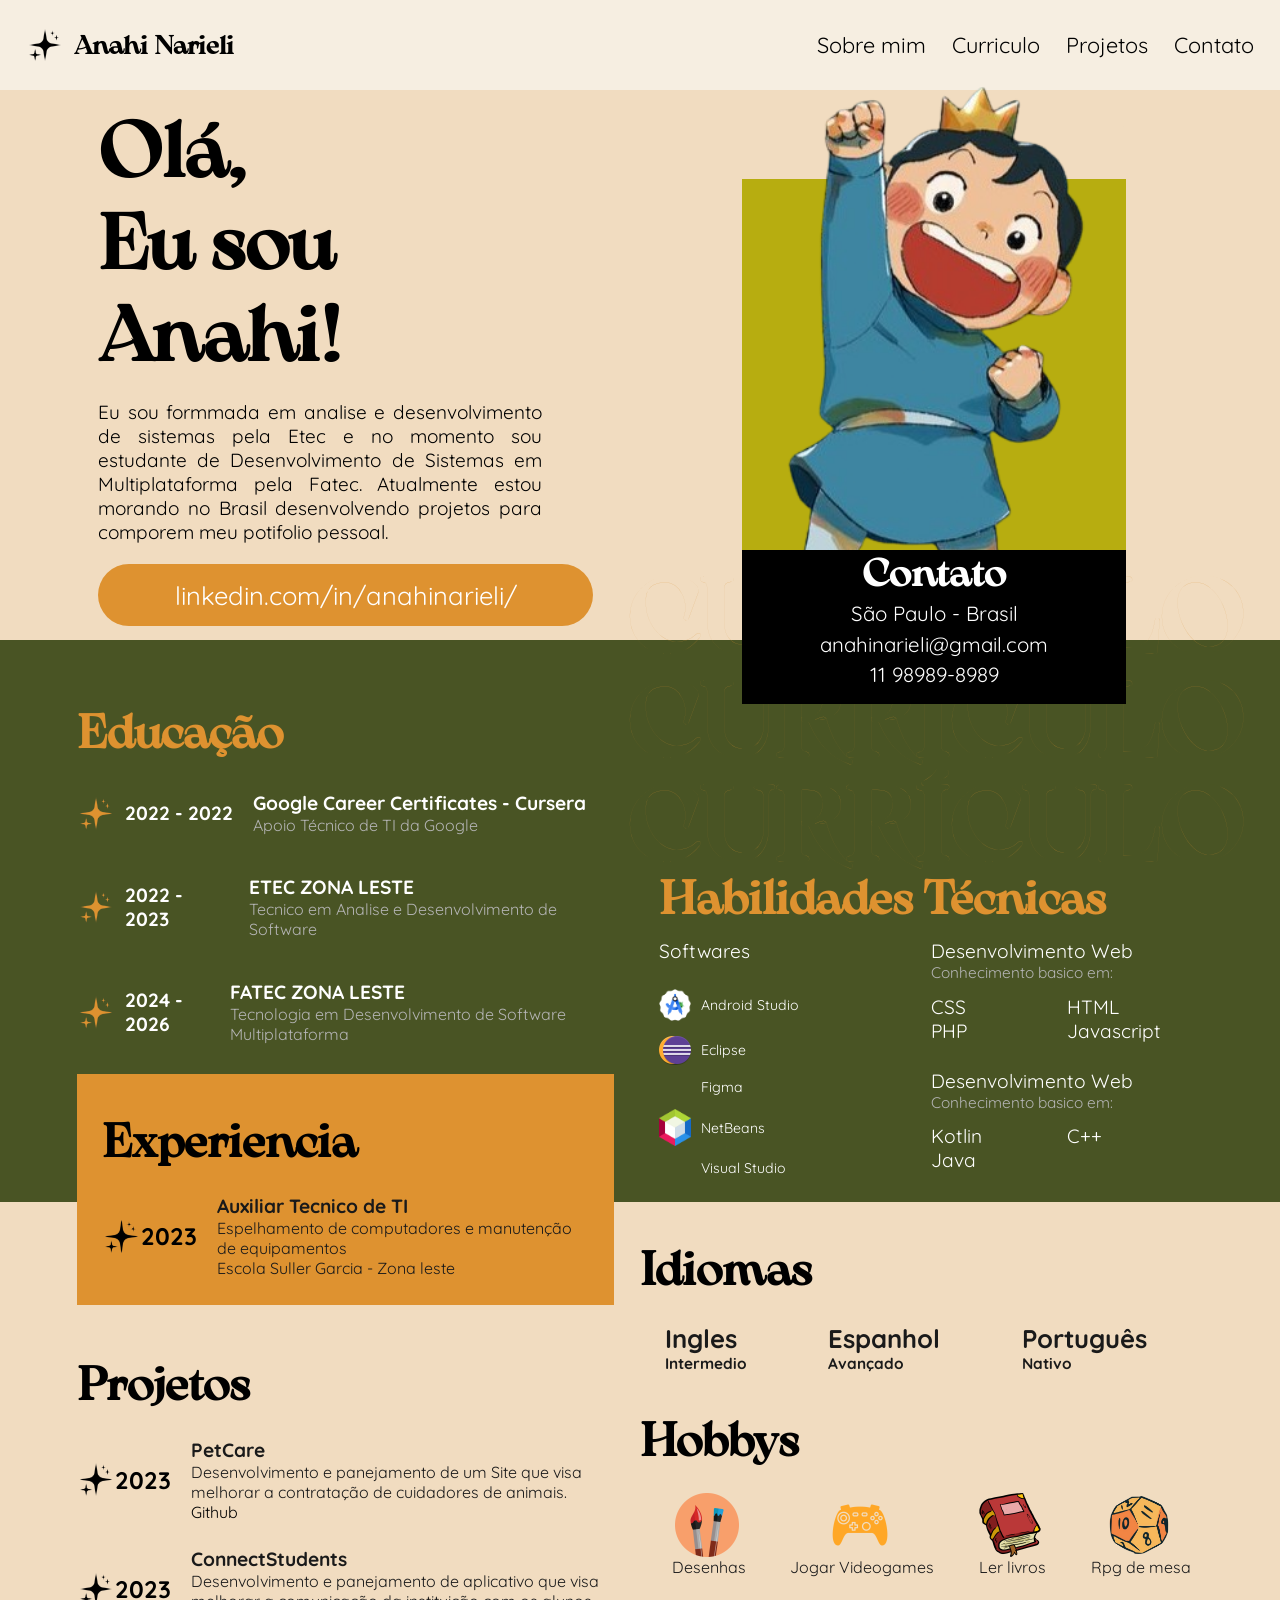
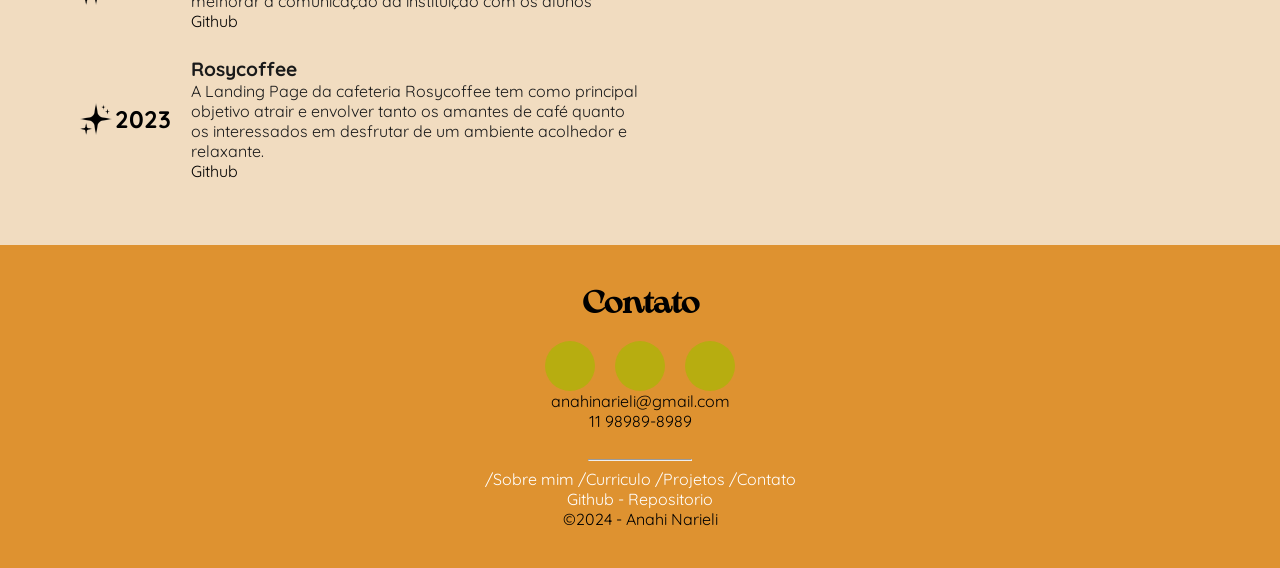
==== index.html @ a91a6178 "m" ====
<!DOCTYPE html>
<html lang="en">
<head>
    <meta charset="UTF-8">
    <meta name="viewport" content="width=device-width, initial-scale=1.0">
    <link rel="stylesheet" href="css/style.css">
    <link rel="stylesheet" href="css/educa.css">
    <link rel="stylesheet" href="css/activity.css">
    <link rel="stylesheet" href="css/mobile.css">
    <title>Home</title>
</head>
<body>
    <header>
        <div class="acstar-h1">
            <img class="star" src="imagen/starb.png" alt="">
            <a href=""><h1>Anahi Narieli</h1></a>
        </div>
        <nav>
            <a href="#perfil">Sobre mim</a>
            <a href="#educa">Curriculo</a>
            <a href="#activity">Projetos</a>
            <a href="#contato">Contato</a>
        </nav>
    </header>
    <main>
        <span id="perfil"></span>
        <section class="perfil">
            <div class="perfil-div">
                <div class="se">
                    <h1>Olá,<br>Eu sou Anahi!</h1>
                    <p>Eu sou formmada em analise e desenvolvimento de sistemas pela Etec e no momento sou estudante  de Desenvolvimento de Sistemas em Multiplataforma pela Fatec. Atualmente estou morando no Brasil desenvolvendo projetos para comporem meu potifolio pessoal.</p>
                    <a href="https://www.linkedin.com/in/anahinarieli/"><img src="" alt="">
                        <div class="botaol">
                                <div class="botao1-div"><i class="fa fa-search"></i></div>
                                <div class="botao1-div">linkedin.com/in/anahinarieli/</div>
                        </div>
                    </a>
                </div>
            </div>
            <div class="perfil-div">
                <div class="quadrado">
                    <img src="imagen/jump.png" alt="">
                    <div id="info">
                        <h1>Contato</h1>
                        <p>São Paulo - Brasil</p>
                        <p>anahinarieli@gmail.com</p>
                        <p>11 98989-8989</p>
                    </div>
                </div>
                <div class="letras">
                    <h1>CURRÍCULO</h1>
                    <h1>CURRÍCULO</h1>
                    <h1>CURRÍCULO</h1>
                </div>
            </div>
            
        </section>
        
        <span id="educa"></span>
        <section class="educa">
            <div class="educa-div">
                <h1 class="edutitulo">Educação</h1>
                <div class="edudados">
                    <div class="star-h1">
                        <img class="star" src="imagen/star.png" alt="">
                        <h2>2022 - 2022</h2>
                    </div>
                    <div class="educademia">
                        <div>
                            <p class="acpb">Google Career Certificates - Cursera</p>
                            <p>Apoio Técnico de TI da Google</p>
                        </div>
                    </div>
                </div>
                <div class="edudados">
                    <div class="star-h1">
                        <img class="star" src="imagen/star.png" alt="">
                        <h2>2022 - 2023</h2>
                    </div>
                    <div class="educademia">
                        <div>
                            <p class="acpb">ETEC ZONA LESTE</p>
                            <p>Tecnico em Analise e Desenvolvimento de Software</p>
                        </div>
                    </div>
                </div>
                <div class="edudados">
                    <div class="star-h1">
                        <img class="star" src="imagen/star.png" alt="">
                        <h2>2024 - 2026</h2>
                    </div>
                    <div class="educademia">
                        <div>
                            <p class="acpb">FATEC ZONA LESTE</p>
                            <p>Tecnologia em Desenvolvimento de Software Multiplataforma</p>
                        </div>
                    </div>
                </div>
            </div>
            <div class="educa-div-p">
                <h1 class="edutitulo">Habilidades Técnicas</h1>
                    <div class="educadois">
                        <div class="educa-divdois">
                            <p>Softwares</p>
                            <div class="edudados">
                            <div class="icon-p">
                                <img src="imagen/softwares/android.png" alt="">
                                <p>Android Studio</p>
                            </div>
                            </div>
                            <div class="icon-p">
                                <img src="imagen/softwares/eclipse.png" alt="">
                                <p>Eclipse</p>
                            </div>
                            <div class="icon-p">
                                <img src="imagen/softwares/figma.png" alt="">
                                <p>Figma</p>
                            </div>
                            <div class="icon-p">
                                <img src="imagen/softwares/net.png" alt="">
                                <p>NetBeans</p>
                            </div>
                            <div class="icon-p">
                                <img src="imagen/softwares/visual.png" alt="">
                                <p>Visual Studio</p>
                            </div>
                        </div>
                        <div class="educa-divdois">
                            <div>
                                <p>Desenvolvimento Web</p>
                            </div>
                            <div class="centro">
                                <p class="edup">Conhecimento basico em:</p>
                                <div class="educadois">
                                    <div class="educa-divdois">
                                        <p>CSS</p>
                                        <P>PHP</P>
                                    </div>
                                    <div class="educa-divdois">
                                        <p>HTML</p>
                                        <P>Javascript</P>
                                    </div>
                                </div>
                            </div>
                            <div class="a">
                                <p>Desenvolvimento Web</p>
                                <div class="centro">
                                    <p class="edup">Conhecimento basico em:</p>
                                    <div class="educadois">
                                        <div class="educa-divdois">
                                            <p>Kotlin</p>
                                            <P>Java</P>
                                        </div>
                                        <div class="educa-divdois">
                                            <p>C++</p>
                                            <P></P>
                                        </div>
                                    </div>
                                </div>
                            </div>
                        </div>
                </div>
            </div>    
        </section>
        <span id="activity"></span>
        <section class="activity">
            <div class="educa-div-ac">
                <div class="quadradois">
                    <div class="educa-div-ac">
                        <h1 class="actitulo">Experiencia</h1>
                        <div class="acdados">
                            <div class="acstar-h1">
                                <img class="star" src="imagen/starb.png" alt="">
                                <h2>2023</h2>
                            </div>
                            <div class="accademia">
                                <div>
                                    <p class="acpb">Auxiliar Tecnico de TI</p>
                                    <p>Espelhamento de computadores e manutenção de equipamentos</p>
                                    <p>Escola Suller Garcia - Zona leste</p>
                                </div>
                            </div>
                        </div>
                    </div>
                </div>
                <h1 class="actitulodois">Projetos</h1>
                <div class="acdados">
                    <div class="acstar-h1">
                        <img class="star" src="imagen/starb.png" alt="">
                        <h2>2023</h2>
                    </div>
                    <div class="accademia">
                        <div>
                            <p class="acpb">PetCare</p>
                            <p>Desenvolvimento e panejamento de um Site que visa melhorar a contratação de cuidadores de animais.</p>
                            <p><a href="https://github.com/AnahiMamani/pet-project">Github</a></p>
                        </div>
                    </div>
                </div>
                <div class="acdados">
                    <div class="acstar-h1">
                        <img class="star" src="imagen/starb.png" alt="">
                        <h2>2023</h2>
                    </div>
                    <div class="accademia">
                        <div>
                            <p class="acpb">ConnectStudents</p>
                            <p>Desenvolvimento e panejamento de aplicativo que visa melhorar a comunicação da instituição com os alunos</p>
                            <p><a href="https://github.com/AnahiMamani/Projeto">Github</a></p>
                        </div>
                    </div>
                </div>
                
                <div class="acdados">
                    <div class="acstar-h1">
                        <img class="star" src="imagen/starb.png" alt="">
                        <h2>2023</h2>
                    </div>
                    <div class="accademia">
                        <div>
                            <p class="acpb">Rosycoffee</p>
                            <p>A Landing Page da cafeteria Rosycoffee tem como principal objetivo atrair e envolver tanto os amantes de café quanto os interessados em desfrutar de um ambiente acolhedor e relaxante. </p>
                            <p><a href="https://github.com/AnahiMamani/Rosycoffee">Github</a></p>
                        </div>
                    </div>
                </div>
            </div>
            <div class="educa-div-ac-a">
                <h1 class="actitulotres">Idiomas</h1>
                <div class="acdados">
                    <div class="accademia">
                        <div class="idioma">
                            <p>Ingles</p>
                            <p>Intermedio</p>
                        </div>
                    </div>
                    <div class="accademia">
                        <div div class="idioma" >
                            <p>Espanhol</p>
                            <p>Avançado</p>
                        </div>
                    </div>
                    <div class="accademia">
                        <div div class="idioma">
                            <p>Português</p>
                            <p>Nativo</p>
                        </div>
                    </div>
                </div>
                
                <h1 class="actitulotres">Hobbys</h1>
                <div class="acdados">
                    <div class="hobby">
                        <div class="hobbysicons">
                            <img src="imagen/draw.png" alt="">
                            <p>Desenhas</p>
                        </div>
                    </div>
                    <div class="hobby">
                        <div class="hobbysicons">
                            <img src="imagen/game.png" alt="">
                            <p>Jogar Videogames</p>
                        </div>
                    </div>
                    <div class="hobby">
                        <div class="hobbysicons">
                            <img src="imagen/livro.png" alt="">
                            <p>Ler livros</p>
                        </div>
                    </div>
                    <div class="hobby">
                        <div class="hobbysicons">
                            <img src="imagen/da.png" alt="">
                            <p>Rpg de mesa</p>
                        </div>
                    </div>
            </div>
        </section>
    </main>
    <span id="contato"></span>
    <footer>
        <h1>Contato</h1>
        <br>
            <div class="footer-div">
                <a href=""><div class="icon"><i class="fa fa-twitter"></i></div></a>
                <a href=""><div class="icon"><i class="fa fa-facebook"></i></div></a>
                <a href=""><div class="icon"><i class="fa fa-instagram"></i></div></a>
            </div>
                <p>anahinarieli@gmail.com</p>
                <p>11 98989-8989</p>
                <br><hr>
            <div class="footer-div">
                <a href="#perfil">/Sobre mim /</a>
                <a href="#educa">Curriculo /</a>
                <a href="#activity">Projetos /</a>
                <a href="#contato">Contato</a>
            </div>
            <div class="footer-div"><a href="">Github - Repositorio</a></div>
            <div class="footer-div"><p>©2024 - Anahi Narieli</p></div>
    </footer>
</body>
</html>
---- css/style.css ----
@import url('https://fonts.googleapis.com/css2?family=Quicksand:wght@300..700&display=swap');

@font-face {
    font-family: kolak;
    src: url('fonts/KOLAK.TTF') format('truetype');
}

@font-face {
    font-family: arsenico;
    src: url('fonts/ArsenicaTrial-Medium.ttf') format('truetype');
}
/* TIRANDO CONFIGURAÇÕES PADRAO */
/* @import url(Mobile.css); */
body {
    font-size: 16px;
    height: 100%;
    margin: 0;
    padding: 0;
    font-family:Quicksand;
}

p{
    margin: 0;
}

h1{
    margin: 0;
    font-family: arsenico;
}

a {
    text-decoration: none;
    color: black;
}

/* FIM CONFIGURAÇÕES PADRAO */

/* HEADER */
header {
    background-color: #F6EEE1;
    display: flex;
    justify-content: space-between;
    align-items: center;
    padding: 2%;
    font-size:1.7vw;
}

nav a {
    margin-right: 20px;
}
nav>a:hover {
    font-weight: bold;
    color: #B7AD10;
}

/* aqui estou dizendo que o ultimo elemento do nav tera a marginright zerada, em vez de 20px */
nav a:last-child {
    margin-right: 0;
}
/* FIM HEADER */

/* FOOTER */
footer {
    background-color: #DE9230;
    display: flex;
    align-items: center;
    flex-direction: column;
    justify-content: center;
    padding: 3%;
}
footer a {
    color: white;
}
.footer-div {
    /* margin-bottom: 5px; */
    display: flex;
    color: black;
}
.icon {
    font-size: 25px;
    color: white;
    background-color: #B7AD10;
    height: 50px; /* Ajustei a altura e largura para 50px para manter o tamanho do ícone */
    width: 50px;
    border-radius: 50%; /* Adicionei o border-radius para criar a forma circular */
    display: flex;
    align-items: center;
    justify-content: center;
    margin: 0 10px 0px; /* Ajustei a margem para centralizar os ícones */
}
/* FIM FOOTER */

/* SECTION PERFIL */
.perfil {
    display: flex;
    background-color:#F1DCC0;
    padding: 0% 4% ;
}
.perfil-div {
    width: 50%; /* Cada div da seção ocupará 50% do tamanho da seção */
    display: flex;
    align-items: center;
    justify-content: center;
    position: relative;
    padding: 1vw;
}

.se{
    padding: 0 6%;
}

.se p {
    padding-right: 4vw;
    text-align: justify;
}

.perfil h1 {
    /* font-size: 4rem; Reduzi o tamanho da fonte para que caiba em dispositivos móveis */
    font-size: min(80px,6vw);
}

.perfil p {
    margin-top: 20px; /* Adicionei margem superior para separar o parágrafo */
    font-size: min(19px,5vw);
}

.botaol{
    background-color: #DE9230;
    border-radius: 5vw;
    display: flex;
    align-items: center;
    justify-content: center;
    padding: 3%;
    color: white;
}
.botao1-div{
    font-size: 2vw;
    margin-right: 5%;
}
.quadrado {
    background-color: #B7AD10;
    width: 30vw;
    height: 41vw; /* Definir a altura igual à largura para manter a proporção */
    margin-top: 0vw; /* Ajustar a margem superior para centralizar verticalmente */
    display: flex;
    align-items: center;
    justify-content: center;
    text-align: center;
    position: relative; /* Alterar para posição relativa */
    z-index: 1; /* Definir uma ordem de empilhamento maior para sobrepor a seção de educação */
    top:6vw
}

.quadrado img{
    width: 33vw;
    top: -9vw;
    position: absolute;
}

#info{
    background-color: black;
    width: 30vw;
    height: 12vw;
    position: absolute;
    top: 29vw;
    text-align: center;
}

#info h1{
    color: white;
    font-size: 3vw;
}

#info p{
    color: white;
    font-size: 1.6vw;
    margin-top: 0.4vw;
}

.sd{
    display: flex;
}

hr{
    /* height: 1vw; */
    width: 8vw;
    background-color: white;
}
---- css/educa.css ----
/* SECTION EDUCA */
.educa {
    display: flex;
    background-color: #495424;
    padding: 0% 6%;
}

.educa-div {
    width: 50%;
    display: flex;
    position: relative;
    padding-top: 5vw;
    flex-direction: column;
}
.educa-div-p {
    width: 50%;
    display: flex;
    position: relative;
    padding-top: 18vw;
    flex-direction: column;
    padding-left: 3vw;
}

.educacao {
    padding: 0% 7%;
    text-align: center;
}

.edudados {
    display: flex;
    padding-top: 2vw;
    align-items: center;
}

.edutitulo {
    font-size: 3.6vw;
    color: #DE9230;
}

.educademia {
    display: flex;
    flex-direction: column;
    margin-left: 20px; /* Ajuste a margem conforme necessário */
}

.star-h1 img{
    width: 3vw;
}

.star-h1 {
    display: flex;
    align-items: center;
}

.star-h1 h2 {
    font-size: 1.5vw;
    color: white;
    margin-left: 10px; /* Ajuste a margem conforme necessário */
}

.educademia p {
    color: white;
}

.educademia p:last-child {
    color: rgb(180, 180, 180);
} 
/* ----------- */
.educadois {
    display: flex;
    /* background-color: #495424; */
}

.educa-divdois {
    width: 50%;
    display: flex;
    position: relative;
    padding: 1vw 0vw;
    flex-direction: column;
    color: white;
    font-size: 1.5vw;
}
.icon-p img{
    width: 2.5vw;
}

.icon-p {
    display: flex;
    align-items: center;
    padding-bottom: 1vw;
}

.icon-p p {
    font-size: 1.1vw;
    color: white;
    margin-left: 10px; /* Ajuste a margem conforme necessário */
}

.edup{
    color: rgb(180, 180, 180);
    font-size: 1.2vw;
}

.a{
    padding-top: 1vw;
}

#position{
    top: 4vw;
}
---- css/activity.css ----
.activity {
    background-color: #F1DCC0;
    display: flex;
    padding: 0% 6%;
}

.quadradois{
    background-color: #DE9230;
    width: 38vw;
    height: 14vw;
    display: flex;
    position: absolute;
    z-index: 1;
    top: -10vw;
    padding: 2vw;
}

.educa-div-ac {
    display: flex;
    position: relative;
    padding-top: 1vw;
    flex-direction: column;
    width: 100%;
    padding-bottom: 5vw;

}

.acdados {
    align-items: center;
    justify-content: space-around;
    display: flex;
    padding-top: 2vw;
    align-items: center;
}

.actitulo {
    font-size: 3.6vw;
    color: #000000;
}

.accademia {
    /* font-size: 1.1vw; */
    display: flex;
    /* font-weight: bold; */
    flex-direction: column;
    color:rgb(26, 26, 26);
    margin-left: 20px; /* Ajuste a margem conforme necessário */
}

.acpb{
    font-weight: bold;
    font-size: 1.5vw;
}

.acstar-h1 img{
    width: 3vw;
}

.acstar-h1 {
    display: flex;
    align-items: center;
}

.acstar-h1 h1 {
    font-size: 2vw;
    color: rgb(0, 0, 0);
    margin-left: 10px; /* Ajuste a margem conforme necessário */
}

.actitulodois{
    padding-top: 11vw;
    font-size: 3.6vw;
    color: #000000;

}

.idioma {
    font-size: 2vw;
    font-weight: bold;
    padding-right: 4vw;
}

.idioma p:last-child{
    font-size: 1.2vw;
}

.educa-div-ac-a {
    display: flex;
    position: relative;
    flex-direction: column;
    width: 100%;
    padding-bottom: 5vw;

}

.idioma img{
    width: 5vw;
}


.hobby {
    display: flex;
    flex-direction: column;
    color:rgb(26, 26, 26);
    margin-left: 20px; /* Ajuste a margem conforme necessário */
}

.hobbysicons {
    display: flex;
    justify-content: center;
    align-items: center;
    flex-direction: column;
}

.hobbysicons img {
    width: 5vw;
    margin-right: 5px; /* Adiciona um pequeno espaçamento entre a imagem e o texto */
}

.actitulotres{
    font-size: 3.6vw;
    color: #000000;
    padding-top: 3vw;
}

.letras{
    display: inline;
    position: absolute;
    z-index: 0;
    top: 38vw;
    text-align: center;
}

.letras > h1{
    font-size: 8vw;
    margin: -21px;
    border: 1px solid;
    -webkit-text-stroke-width: 0.1px;
    -webkit-text-stroke-color: #DE9230;
    opacity: 0.5;
    color: transparent;
}
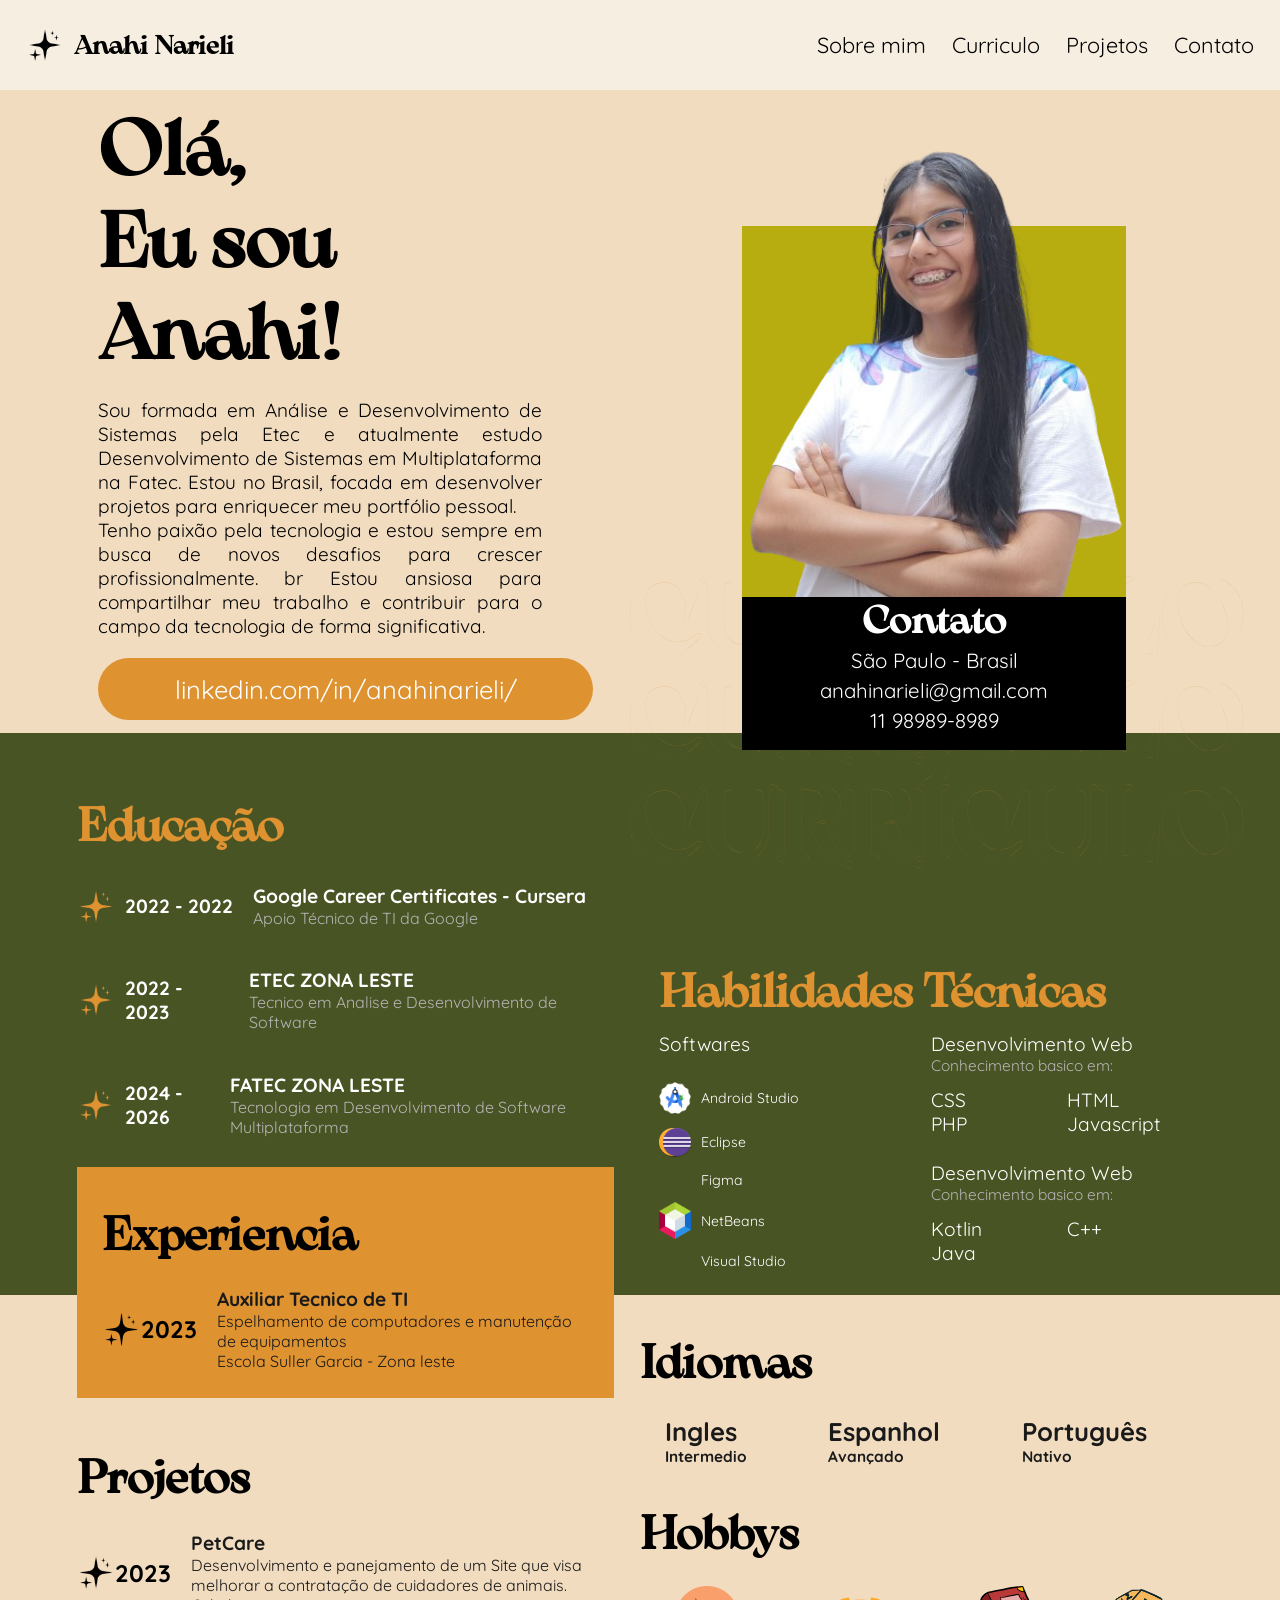
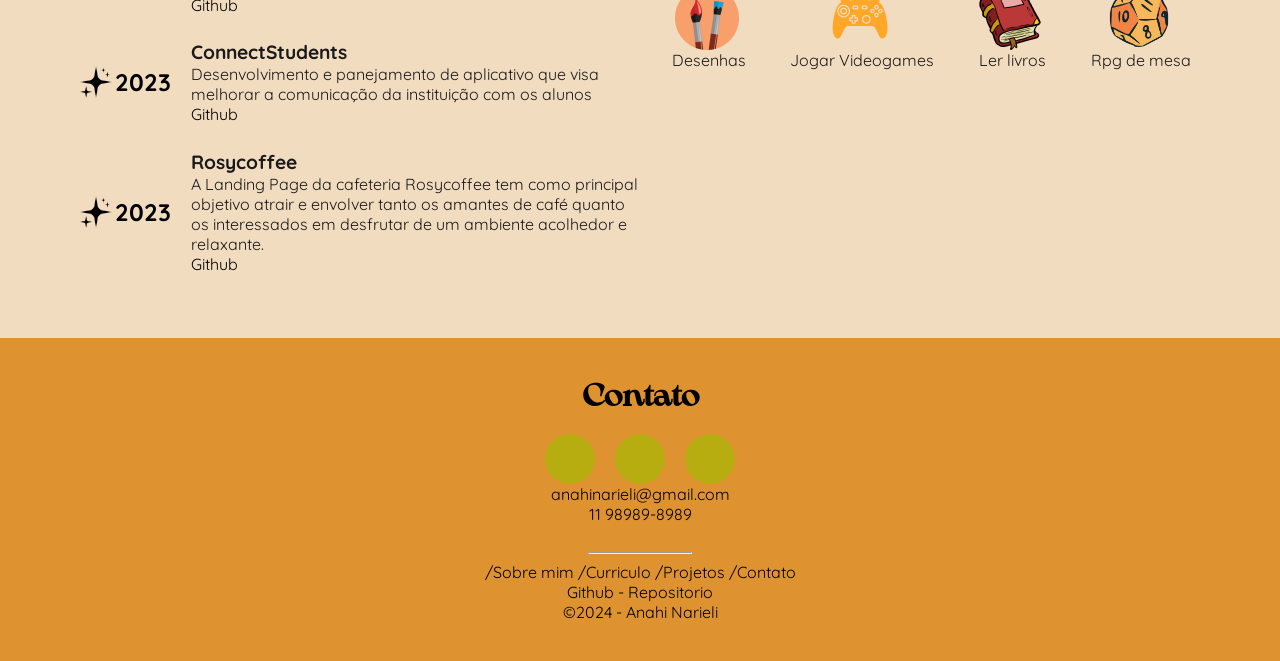
==== commit 5ad713b8: "readme" ====
--- a/index.html
+++ b/index.html
@@ -6,7 +6,6 @@
     <link rel="stylesheet" href="css/style.css">
     <link rel="stylesheet" href="css/educa.css">
     <link rel="stylesheet" href="css/activity.css">
-    <link rel="stylesheet" href="css/mobile.css">
     <title>Home</title>
 </head>
 <body>
@@ -28,7 +27,7 @@
             <div class="perfil-div">
                 <div class="se">
                     <h1>Olá,<br>Eu sou Anahi!</h1>
-                    <p>Eu sou formmada em analise e desenvolvimento de sistemas pela Etec e no momento sou estudante  de Desenvolvimento de Sistemas em Multiplataforma pela Fatec. Atualmente estou morando no Brasil desenvolvendo projetos para comporem meu potifolio pessoal.</p>
+                    <p>Sou formada em Análise e Desenvolvimento de Sistemas pela Etec e atualmente estudo Desenvolvimento de Sistemas em Multiplataforma na Fatec. Estou no Brasil, focada em desenvolver projetos para enriquecer meu portfólio pessoal. <br> Tenho paixão pela tecnologia e estou sempre em busca de novos desafios para crescer profissionalmente. br Estou ansiosa para compartilhar meu trabalho e contribuir para o campo da tecnologia de forma significativa.</p>
                     <a href="https://www.linkedin.com/in/anahinarieli/"><img src="" alt="">
                         <div class="botaol">
                                 <div class="botao1-div"><i class="fa fa-search"></i></div>
@@ -39,7 +38,7 @@
             </div>
             <div class="perfil-div">
                 <div class="quadrado">
-                    <img src="imagen/jump.png" alt="">
+                    <img src="imagen/eu.png" alt="">
                     <div id="info">
                         <h1>Contato</h1>
                         <p>São Paulo - Brasil</p>
--- a/css/style.css
+++ b/css/style.css
@@ -68,9 +68,9 @@
     justify-content: center;
     padding: 3%;
 }
-footer a {
+/* footer a {
     color: white;
-}
+} */
 .footer-div {
     /* margin-bottom: 5px; */
     display: flex;
@@ -152,9 +152,10 @@
 }
 
 .quadrado img{
-    width: 33vw;
-    top: -9vw;
+    width: 35vw;
+    top: -13vw;
     position: absolute;
+    padding-right: 4vw;
 }
 
 #info{
@@ -185,4 +186,8 @@
     /* height: 1vw; */
     width: 8vw;
     background-color: white;
-}+}
+
+
+
+
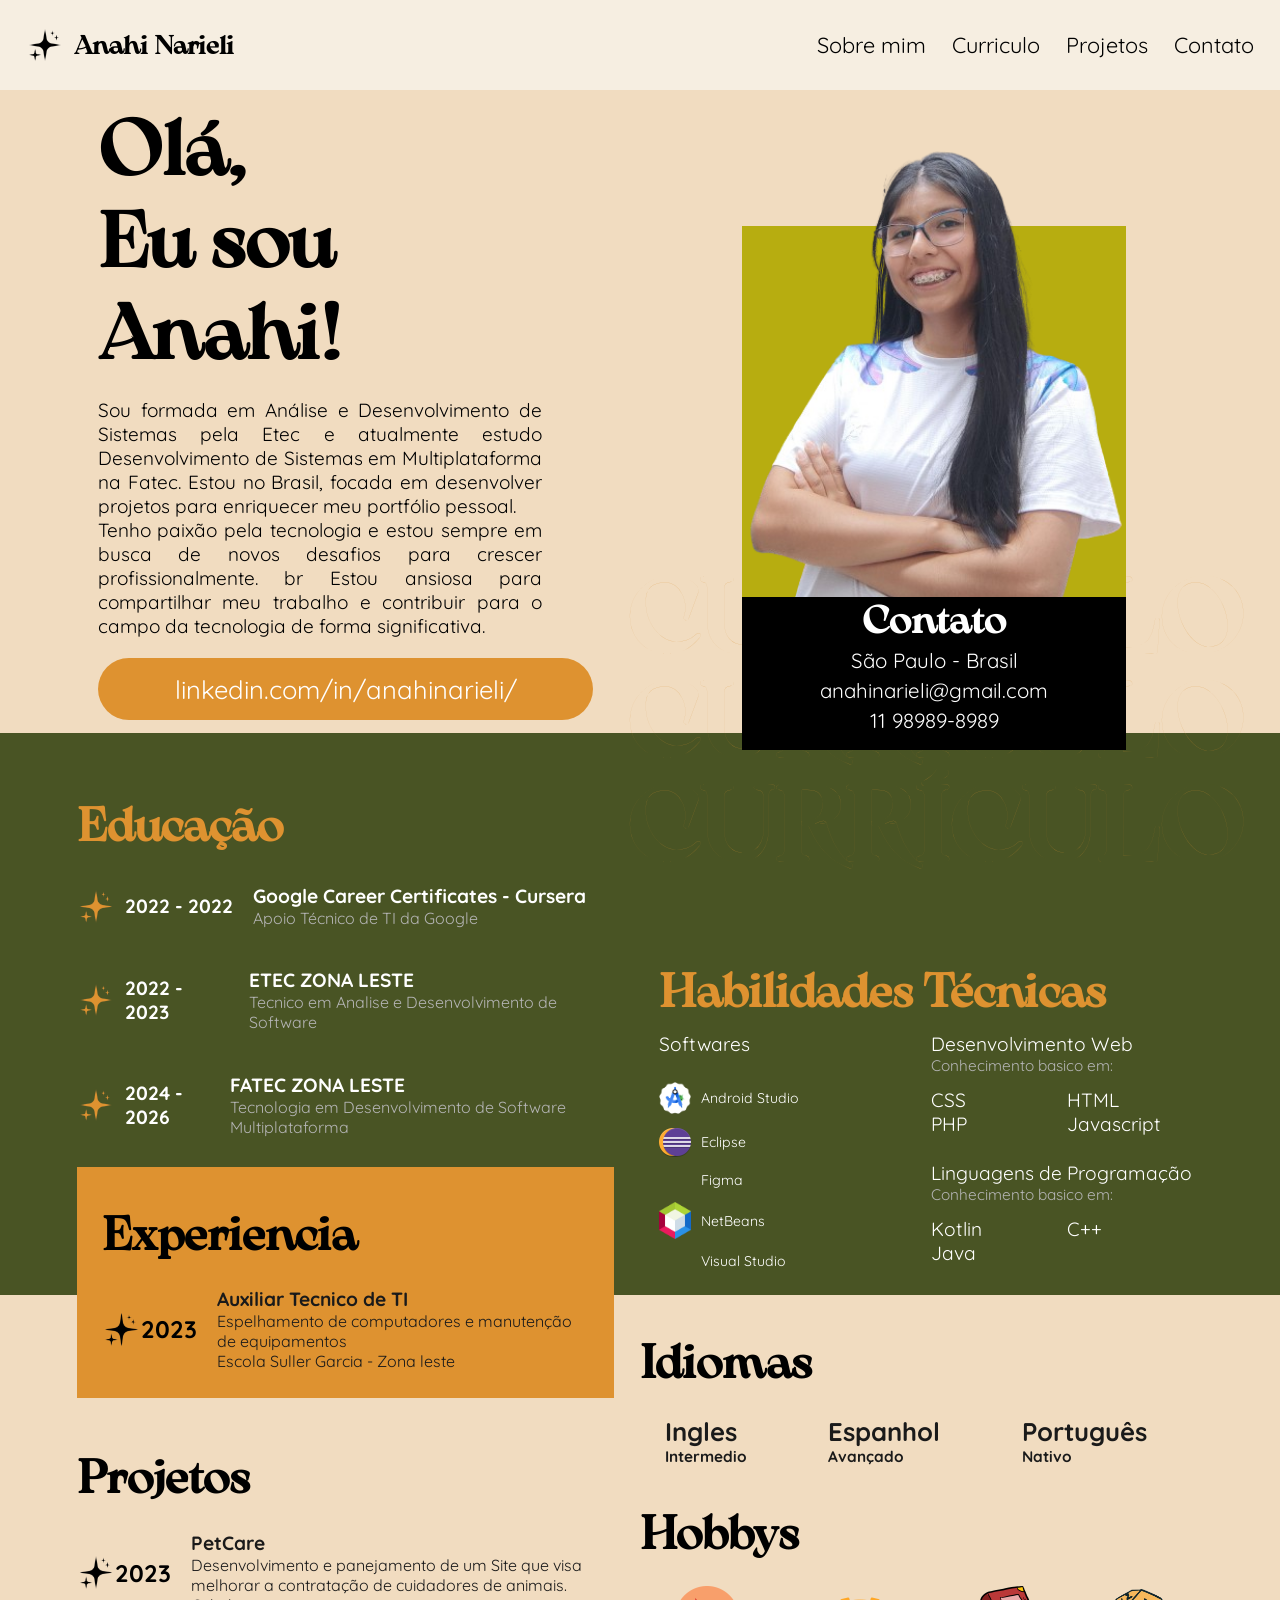
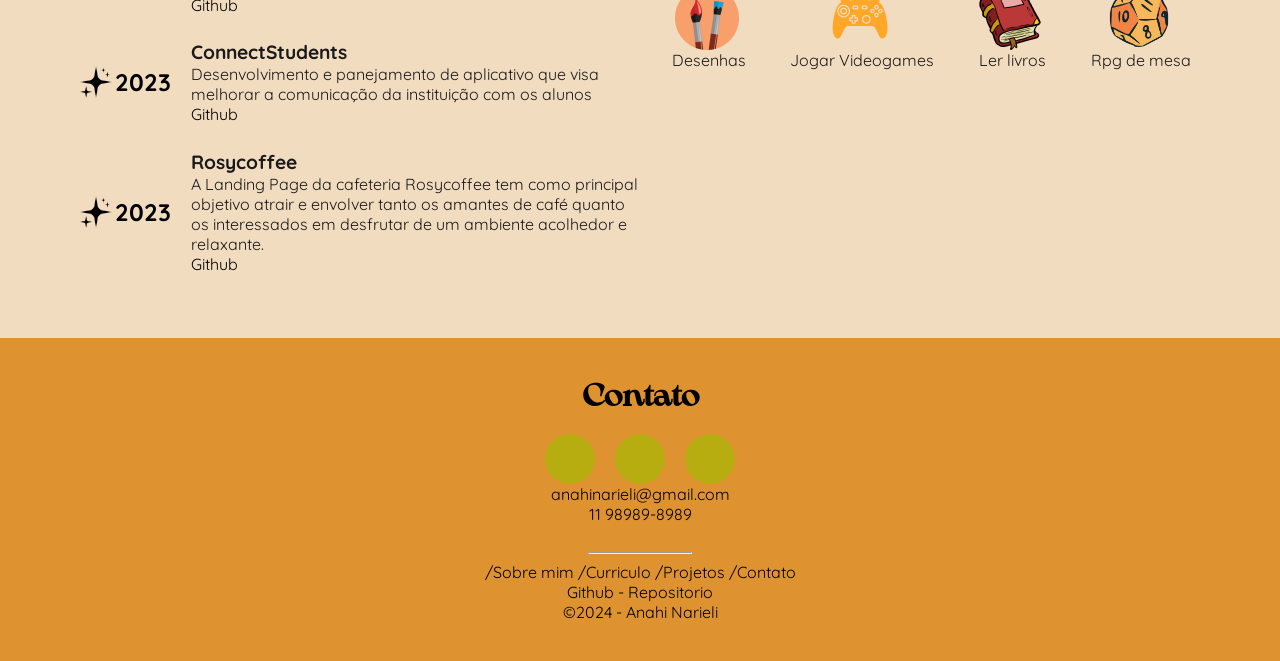
==== commit c3aa8c6e: "readme2" ====
--- a/index.html
+++ b/index.html
@@ -15,14 +15,14 @@
             <a href=""><h1>Anahi Narieli</h1></a>
         </div>
         <nav>
-            <a href="#perfil">Sobre mim</a>
-            <a href="#educa">Curriculo</a>
-            <a href="#activity">Projetos</a>
-            <a href="#contato">Contato</a>
+            <a class="navhover" href="#p">Sobre mim</a>
+            <a class="navhover" href="#e">Curriculo</a>
+            <a class="navhover" href="#a">Projetos</a>
+            <a class="navhover" href="#c">Contato</a>
         </nav>
     </header>
     <main>
-        <span id="perfil"></span>
+        <span id="p"></span>
         <section class="perfil">
             <div class="perfil-div">
                 <div class="se">
@@ -55,7 +55,7 @@
             
         </section>
         
-        <span id="educa"></span>
+        <span id="e"></span>
         <section class="educa">
             <div class="educa-div">
                 <h1 class="edutitulo">Educação</h1>
@@ -142,7 +142,7 @@
                                 </div>
                             </div>
                             <div class="a">
-                                <p>Desenvolvimento Web</p>
+                                <p>Linguagens de Programação</p>
                                 <div class="centro">
                                     <p class="edup">Conhecimento basico em:</p>
                                     <div class="educadois">
@@ -161,7 +161,7 @@
                 </div>
             </div>    
         </section>
-        <span id="activity"></span>
+        <span id="a"></span>
         <section class="activity">
             <div class="educa-div-ac">
                 <div class="quadradois">
@@ -276,7 +276,7 @@
             </div>
         </section>
     </main>
-    <span id="contato"></span>
+    <span id="c"></span>
     <footer>
         <h1>Contato</h1>
         <br>
--- a/css/style.css
+++ b/css/style.css
@@ -45,10 +45,10 @@
     font-size:1.7vw;
 }
 
-nav a {
+.navhover{
     margin-right: 20px;
 }
-nav>a:hover {
+.navhover:hover {
     font-weight: bold;
     color: #B7AD10;
 }
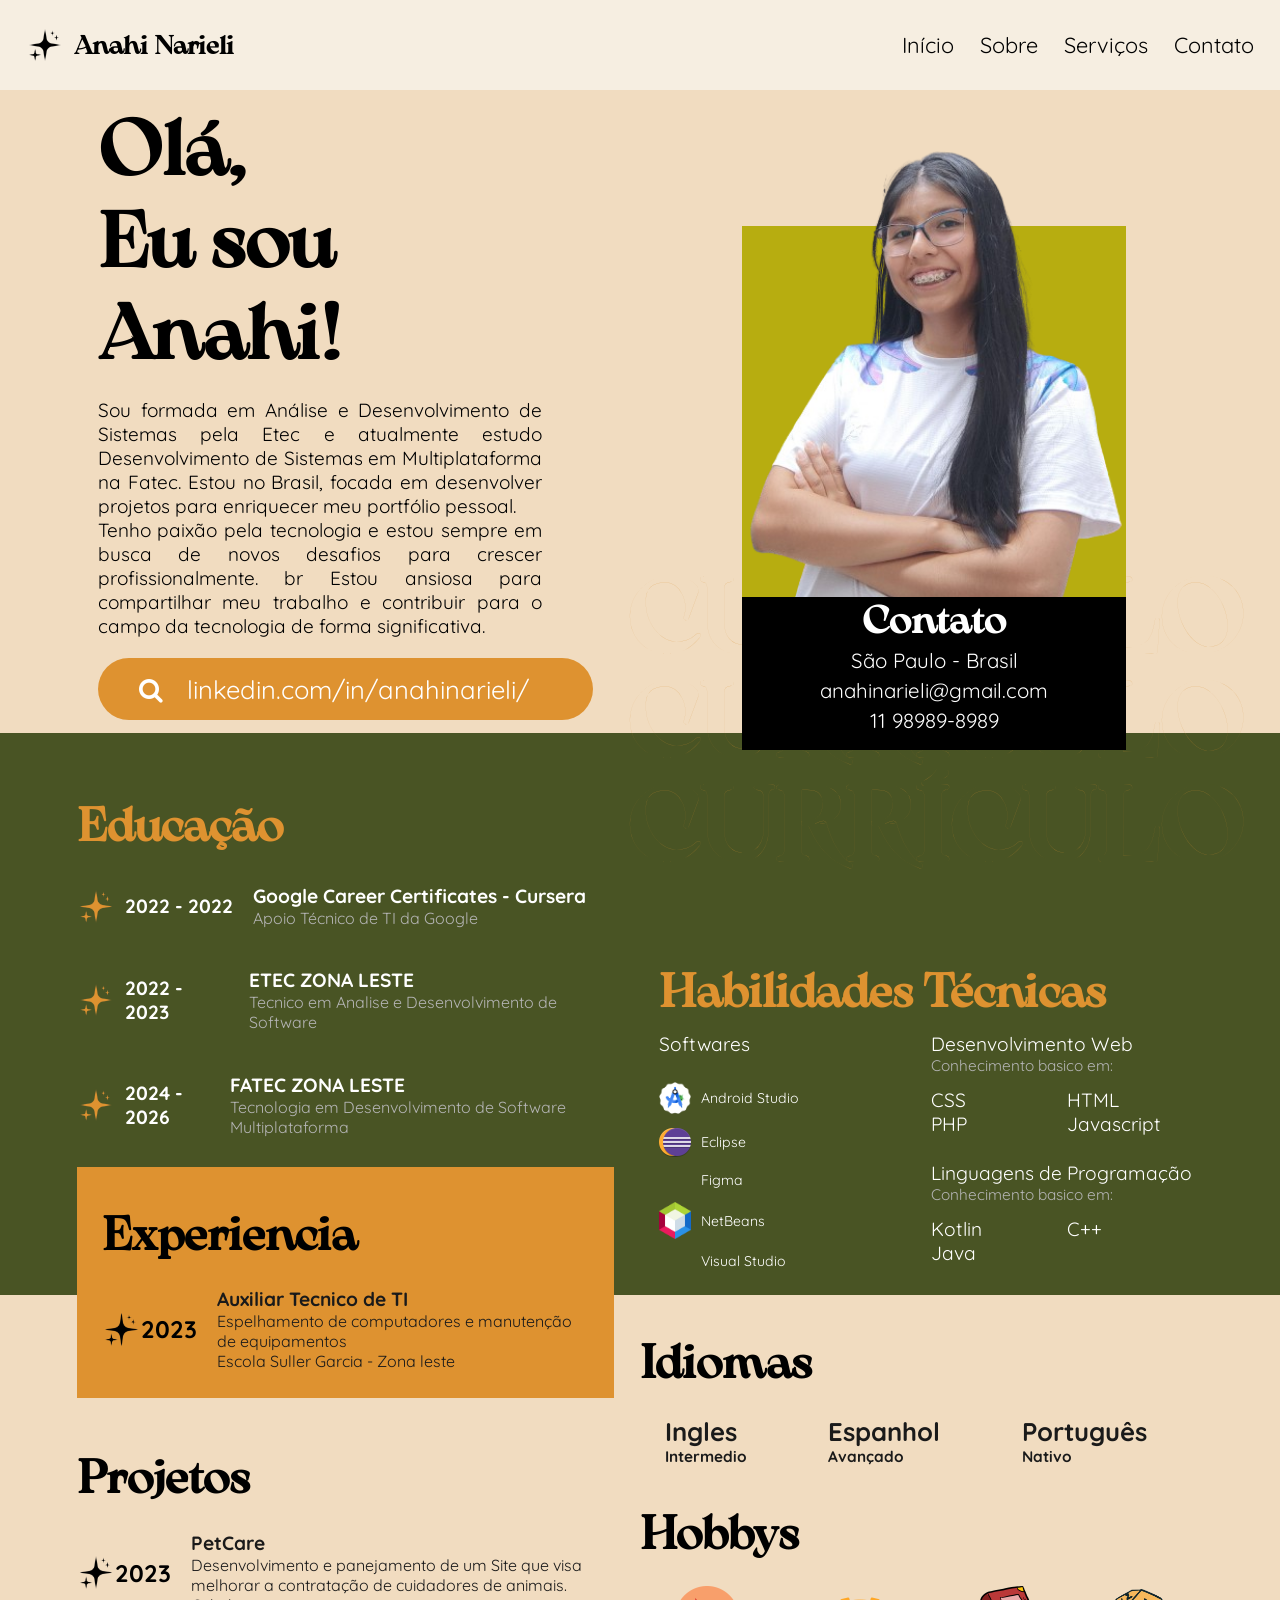
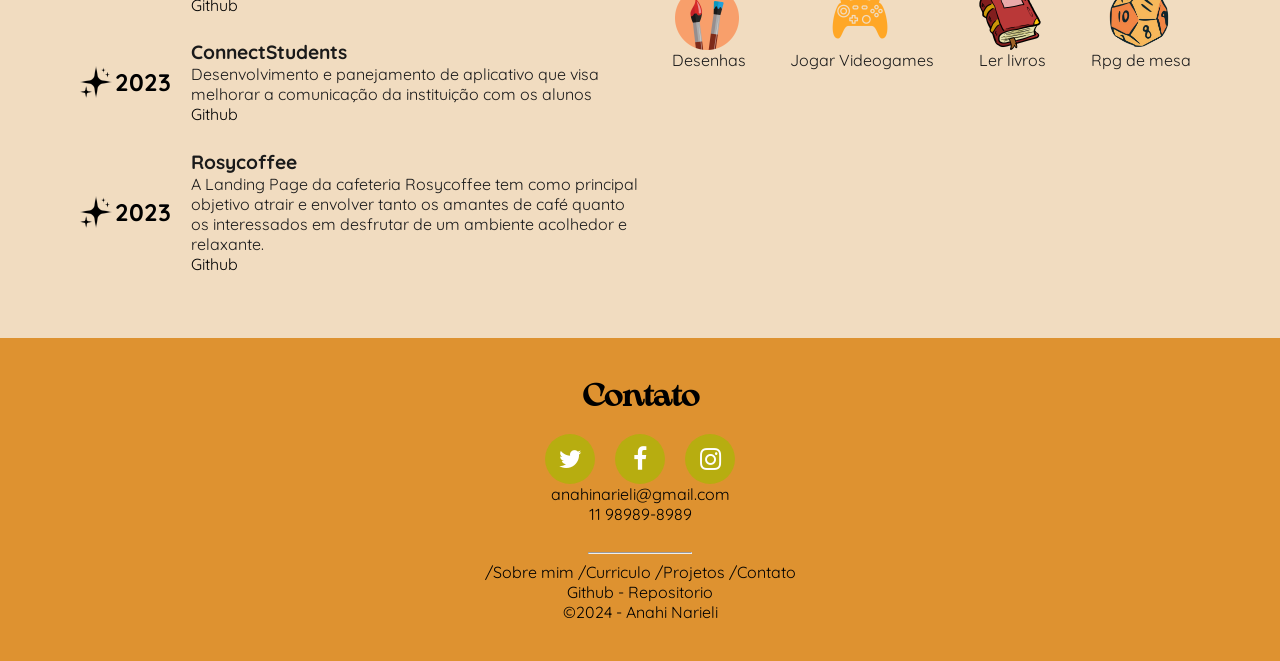
==== commit 66a3eeb5: "nav e footer" ====
--- a/index.html
+++ b/index.html
@@ -3,6 +3,7 @@
 <head>
     <meta charset="UTF-8">
     <meta name="viewport" content="width=device-width, initial-scale=1.0">
+    <link rel="stylesheet" href="https://cdnjs.cloudflare.com/ajax/libs/font-awesome/4.7.0/css/font-awesome.min.css">
     <link rel="stylesheet" href="css/style.css">
     <link rel="stylesheet" href="css/educa.css">
     <link rel="stylesheet" href="css/activity.css">
@@ -15,11 +16,11 @@
             <a href=""><h1>Anahi Narieli</h1></a>
         </div>
         <nav>
-            <a class="navhover" href="#p">Sobre mim</a>
-            <a class="navhover" href="#e">Curriculo</a>
-            <a class="navhover" href="#a">Projetos</a>
-            <a class="navhover" href="#c">Contato</a>
-        </nav>
+            <a href="#inicio">Início</a>
+            <a href="#sobre">Sobre</a>
+            <a href="#servicos">Serviços</a>
+            <a href="#contato">Contato</a>
+        </nav>        
     </header>
     <main>
         <span id="p"></span>
--- a/css/style.css
+++ b/css/style.css
@@ -1,16 +1,13 @@
 @import url('https://fonts.googleapis.com/css2?family=Quicksand:wght@300..700&display=swap');
-
 @font-face {
     font-family: kolak;
     src: url('fonts/KOLAK.TTF') format('truetype');
 }
-
 @font-face {
     font-family: arsenico;
     src: url('fonts/ArsenicaTrial-Medium.ttf') format('truetype');
 }
 /* TIRANDO CONFIGURAÇÕES PADRAO */
-/* @import url(Mobile.css); */
 body {
     font-size: 16px;
     height: 100%;
@@ -18,23 +15,18 @@
     padding: 0;
     font-family:Quicksand;
 }
-
 p{
     margin: 0;
 }
-
 h1{
     margin: 0;
     font-family: arsenico;
 }
-
 a {
     text-decoration: none;
     color: black;
 }
-
 /* FIM CONFIGURAÇÕES PADRAO */
-
 /* HEADER */
 header {
     background-color: #F6EEE1;
@@ -45,10 +37,13 @@
     font-size:1.7vw;
 }
 
-.navhover{
-    margin-right: 20px;
-}
-.navhover:hover {
+nav a {
+    margin-right: 20px; 
+    text-decoration: none; 
+    color: black;
+}
+
+nav a:hover {
     font-weight: bold;
     color: #B7AD10;
 }
@@ -58,7 +53,6 @@
     margin-right: 0;
 }
 /* FIM HEADER */
-
 /* FOOTER */
 footer {
     background-color: #DE9230;
@@ -89,7 +83,6 @@
     margin: 0 10px 0px; /* Ajustei a margem para centralizar os ícones */
 }
 /* FIM FOOTER */
-
 /* SECTION PERFIL */
 .perfil {
     display: flex;
@@ -104,26 +97,21 @@
     position: relative;
     padding: 1vw;
 }
-
 .se{
     padding: 0 6%;
 }
-
 .se p {
     padding-right: 4vw;
     text-align: justify;
 }
-
 .perfil h1 {
     /* font-size: 4rem; Reduzi o tamanho da fonte para que caiba em dispositivos móveis */
     font-size: min(80px,6vw);
 }
-
 .perfil p {
     margin-top: 20px; /* Adicionei margem superior para separar o parágrafo */
     font-size: min(19px,5vw);
 }
-
 .botaol{
     background-color: #DE9230;
     border-radius: 5vw;
@@ -166,28 +154,86 @@
     top: 29vw;
     text-align: center;
 }
-
 #info h1{
     color: white;
     font-size: 3vw;
 }
-
 #info p{
     color: white;
     font-size: 1.6vw;
     margin-top: 0.4vw;
 }
-
 .sd{
     display: flex;
 }
-
 hr{
     /* height: 1vw; */
     width: 8vw;
     background-color: white;
 }
 
-
-
-
+/* ------------------------------------------- */
+/* Estilos para dispositivos com largura máxima de 600px (dispositivos móveis) */
+@media only screen and (max-width: 600px) {
+    .perfil {
+        flex-direction: column; /* Alterado para coluna para que os divs fiquem um abaixo do outro */
+        padding: 5% 6%;
+    }
+    header {
+        font-size: 4vw;
+        flex-direction: column; /* Alterado para coluna para que os divs fiquem um abaixo do outro */
+        /* padding: 5% 6%; */
+    }
+
+    .perfil-div {
+        width: 100%;
+        padding-top: 5vw;
+
+    }
+    .quadrado {
+        width: 65vw; /* Reduzir a largura para se ajustar melhor em dispositivos móveis */
+        height: 90vw; /* Manter a proporção */
+        margin-top: -2vw; /* Ajustar a margem superior */
+        top:16vw;
+    }
+    .quadrado img{
+        width: 64vw;
+        top: -15vw;
+        position: absolute;
+    }
+
+    .educa {
+        flex-direction: column; /* Alterado para coluna para que os divs fiquem um abaixo do outro */
+        padding: 5% 6%;
+    }
+
+    .educa-div {
+        width: 100%;
+        padding-top: 30vw;
+    }
+
+    .activity {
+        flex-direction: column; /* Alterado para coluna para que os divs fiquem um abaixo do outro */
+        padding: 5% 6%;
+    }
+
+    #info{
+        background-color: black;
+        width: 65vw;
+        height: 22vw;
+        position: absolute;
+        top: 68vw;
+        text-align: center;
+    }
+
+    #info h1{
+        color: white;
+        font-size: 6vw;
+    }
+
+    #info p{
+        color: white;
+        font-size: 3.6vw;
+        margin-top: 0.4vw;
+    }
+}
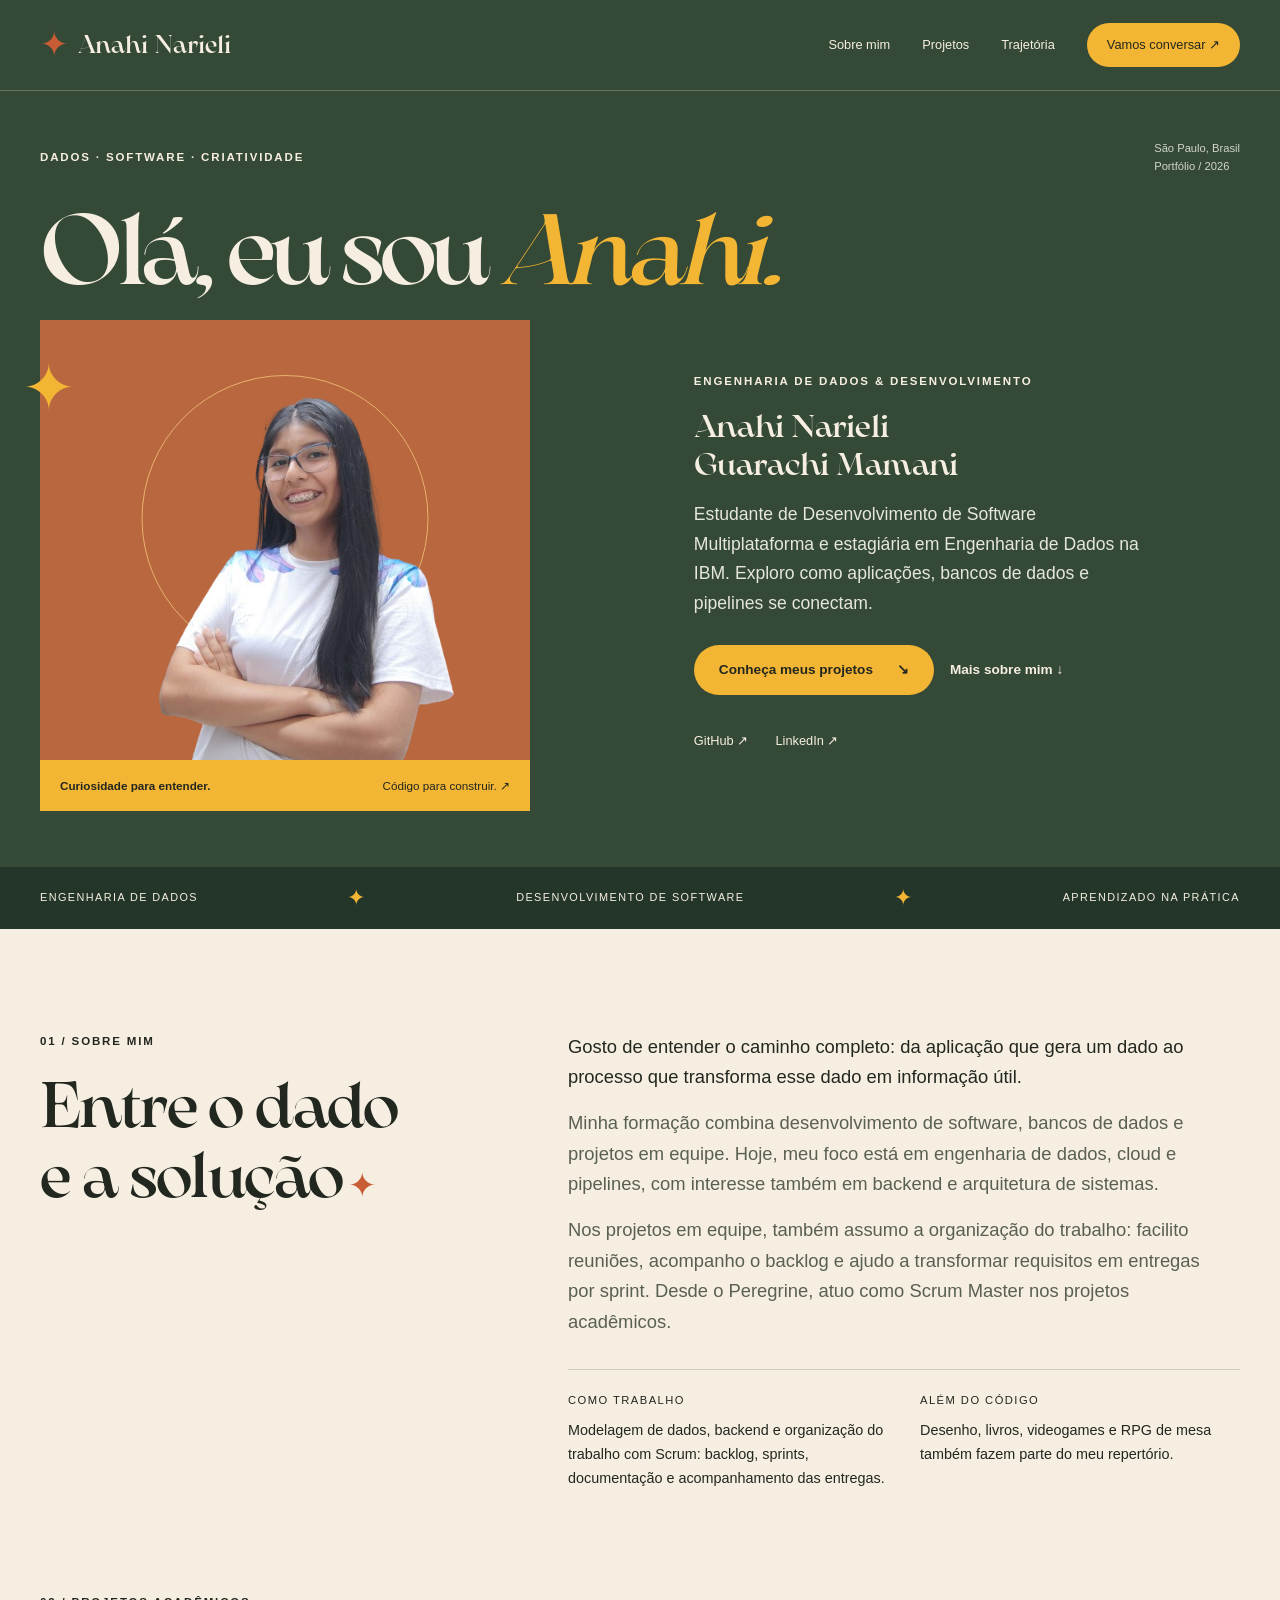
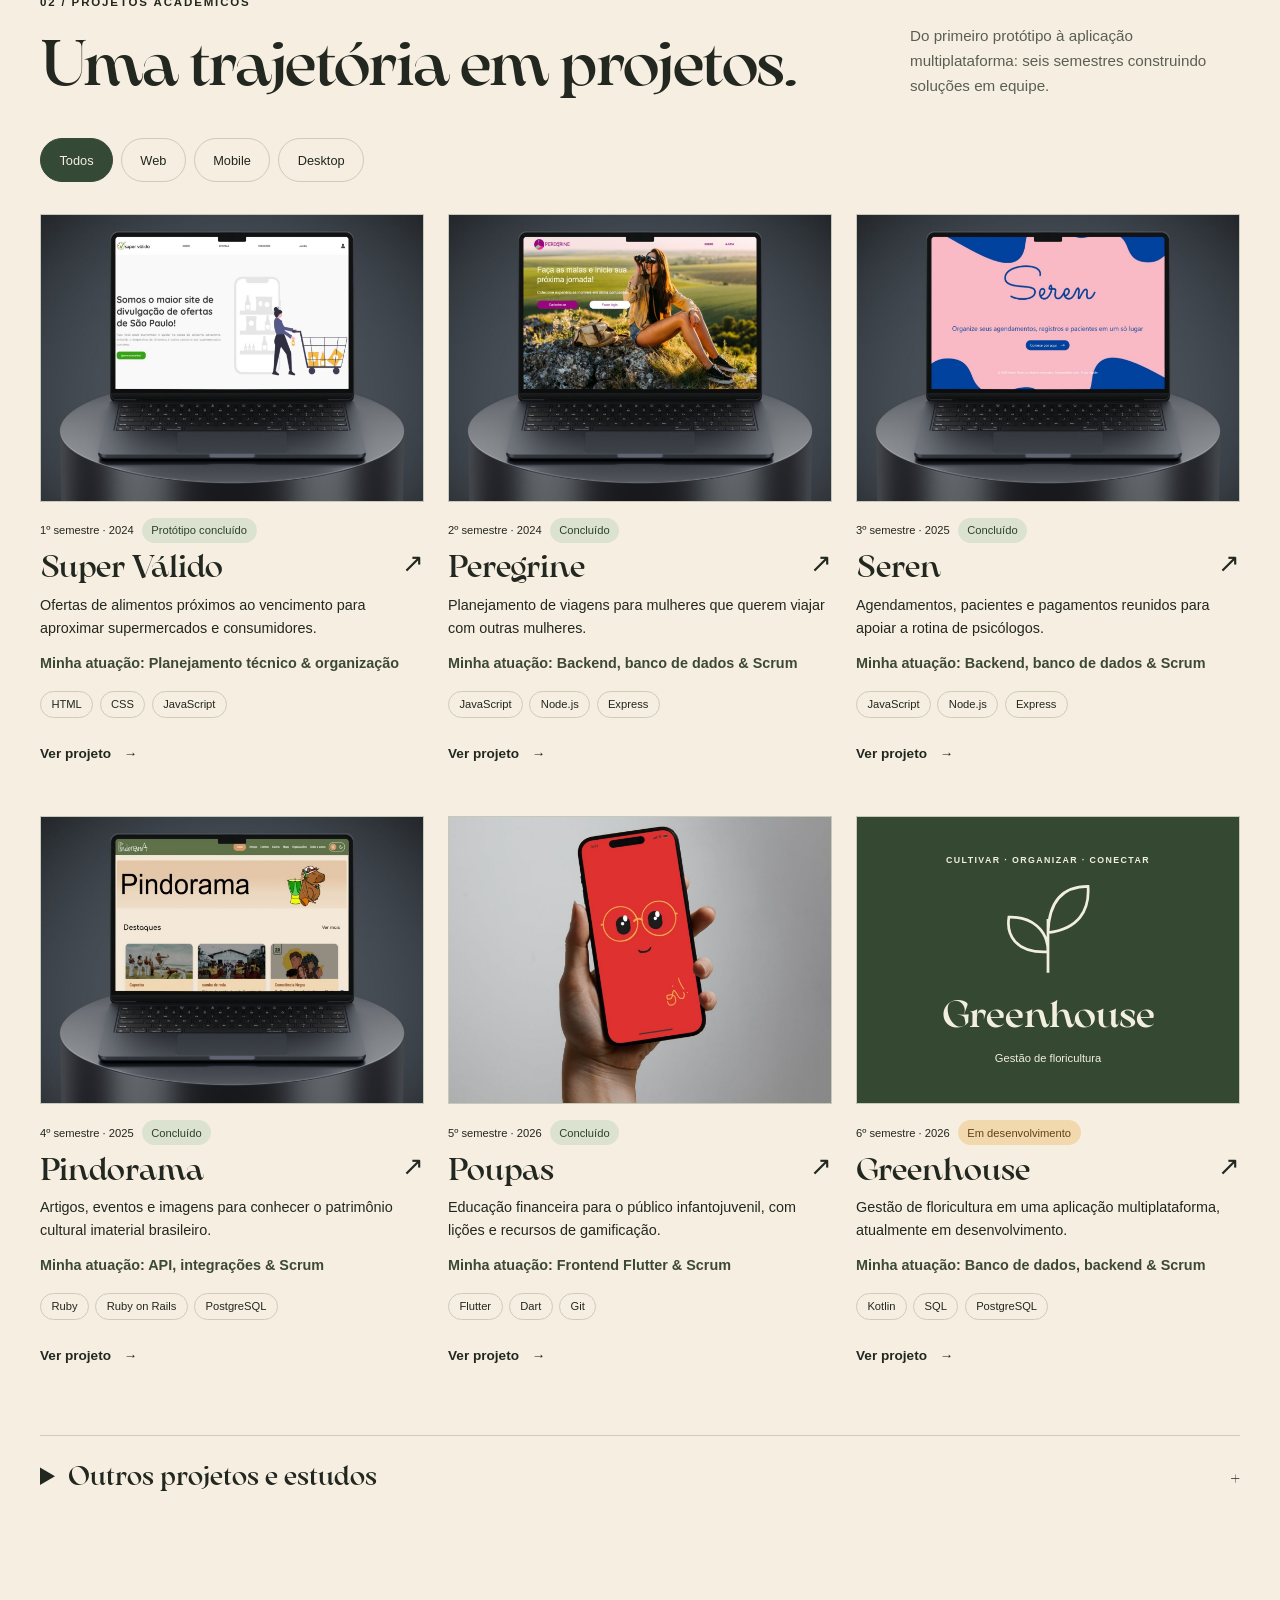
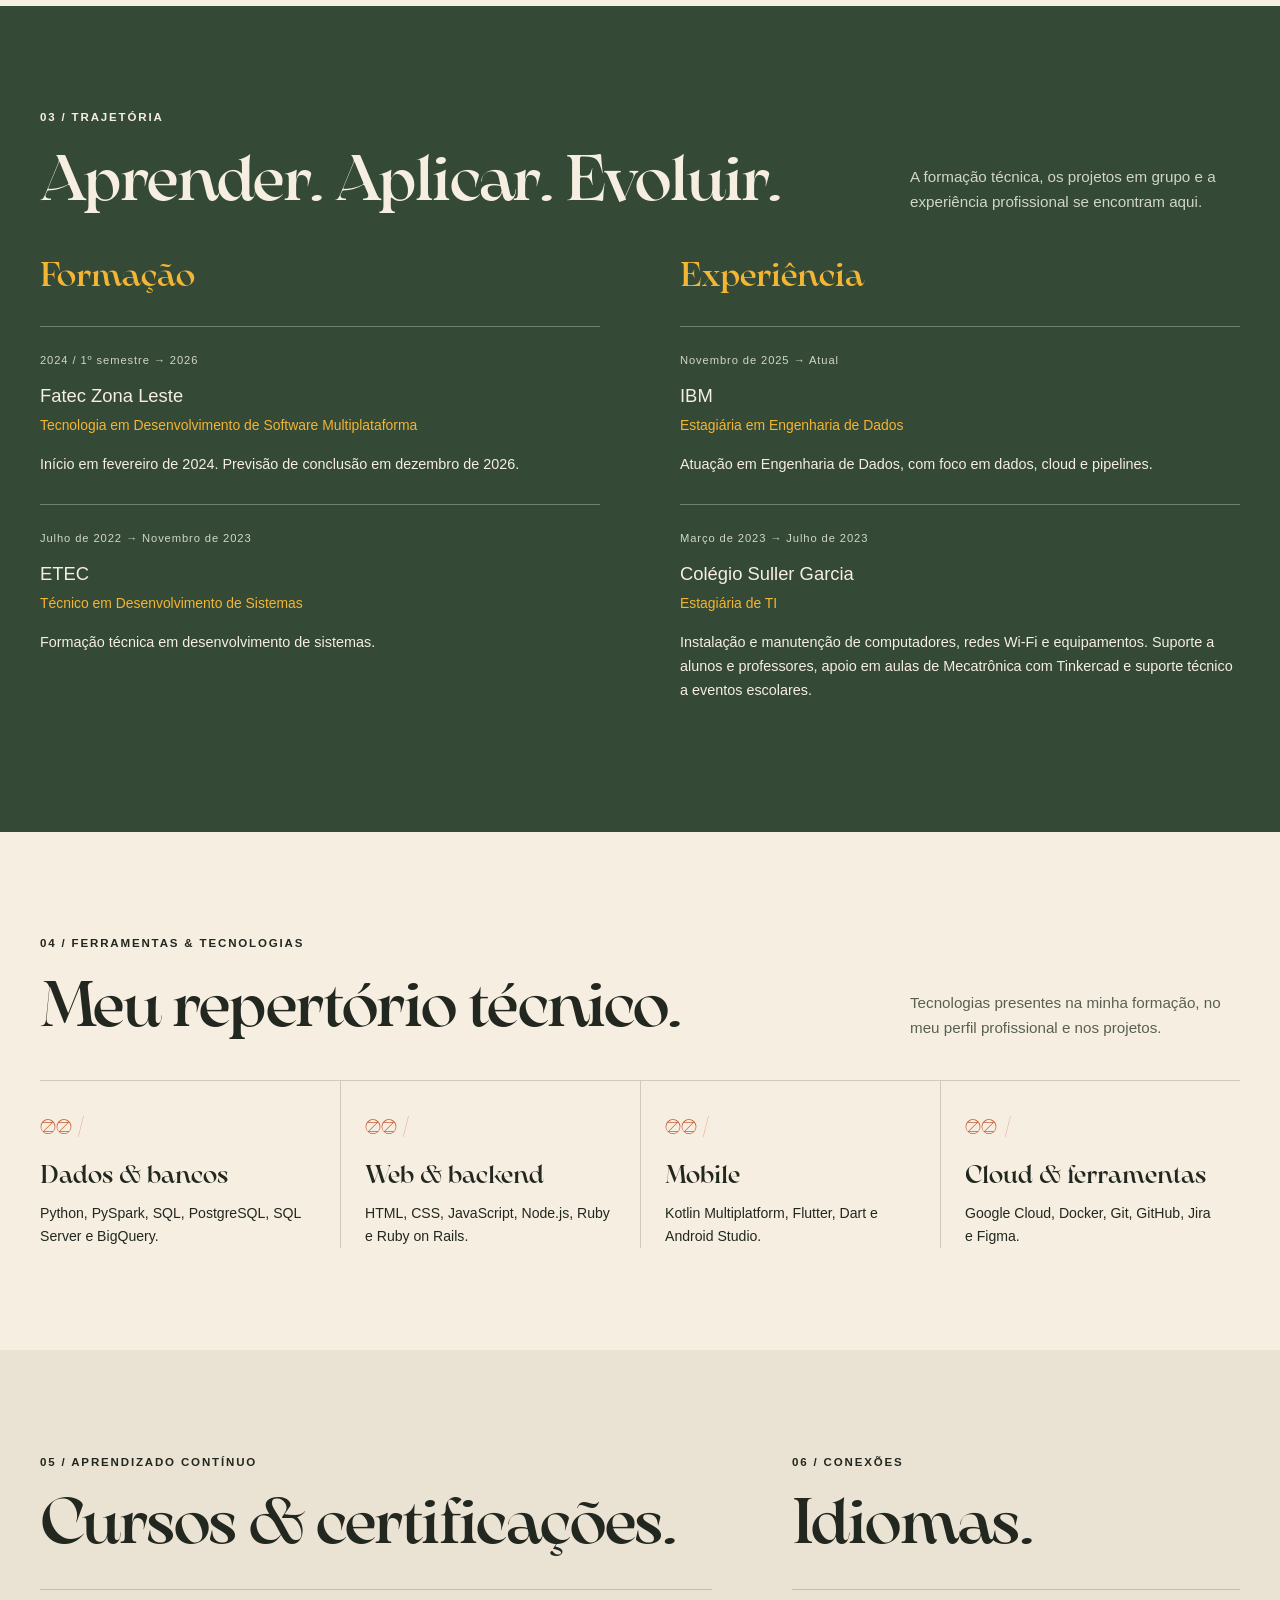
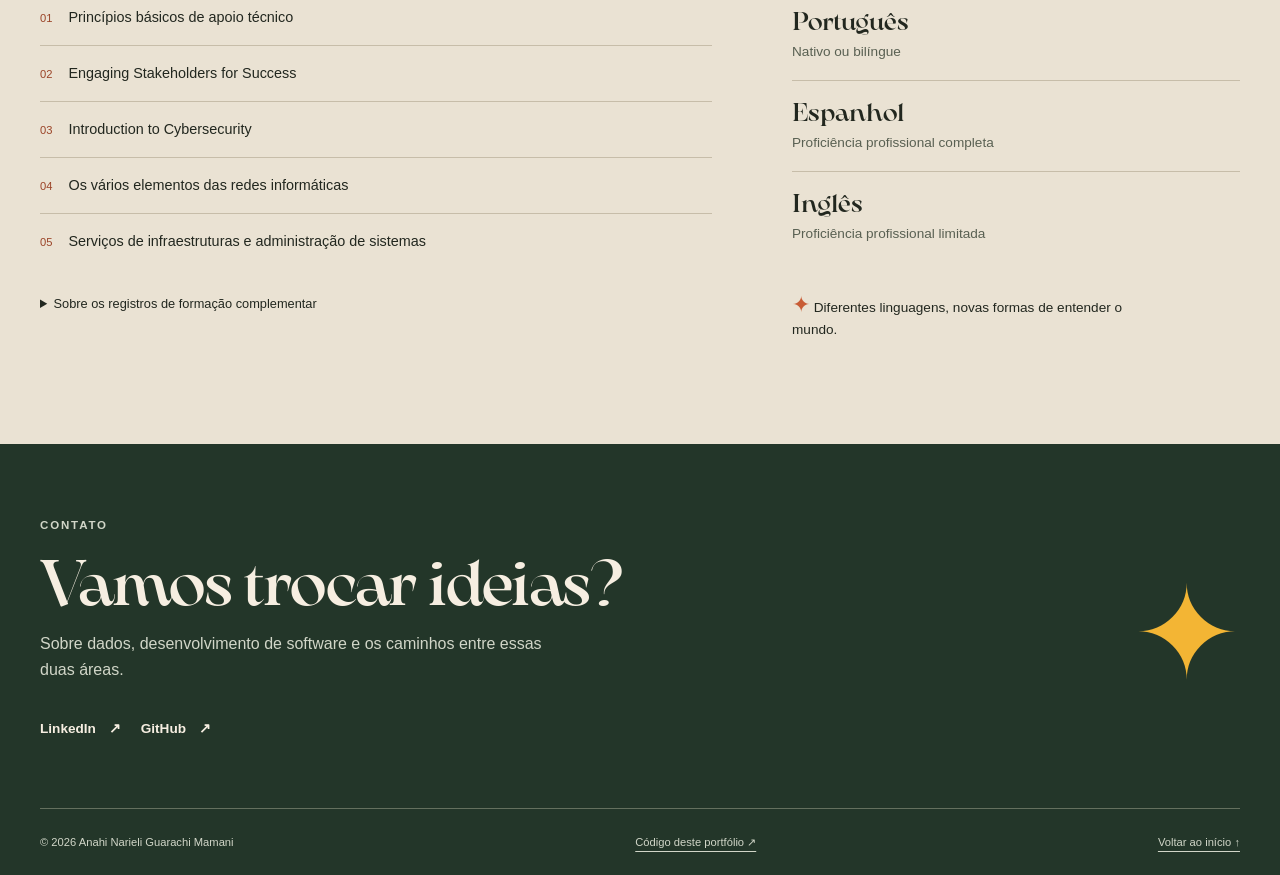
==== commit ab37ab91: ":boom: feat: Remanejando portifolio!" ====
--- a/index.html
+++ b/index.html
@@ -1,302 +1,748 @@
-<!DOCTYPE html>
-<html lang="en">
-<head>
-    <meta charset="UTF-8">
-    <meta name="viewport" content="width=device-width, initial-scale=1.0">
-    <link rel="stylesheet" href="https://cdnjs.cloudflare.com/ajax/libs/font-awesome/4.7.0/css/font-awesome.min.css">
-    <link rel="stylesheet" href="css/style.css">
-    <link rel="stylesheet" href="css/educa.css">
-    <link rel="stylesheet" href="css/activity.css">
-    <title>Home</title>
-</head>
-<body>
-    <header>
-        <div class="acstar-h1">
-            <img class="star" src="imagen/starb.png" alt="">
-            <a href=""><h1>Anahi Narieli</h1></a>
-        </div>
-        <nav>
-            <a href="#inicio">Início</a>
-            <a href="#sobre">Sobre</a>
-            <a href="#servicos">Serviços</a>
-            <a href="#contato">Contato</a>
-        </nav>        
+<!doctype html>
+<html lang="pt-BR">
+  <head>
+    <meta charset="utf-8" />
+    <meta name="viewport" content="width=device-width, initial-scale=1" />
+    <meta name="theme-color" content="#344936" />
+    <meta
+      name="description"
+      content="Portfólio de Anahi Narieli Guarachi Mamani: engenharia de dados, desenvolvimento de software, formação e projetos."
+    />
+    <title>Portfólio — Dados &amp; desenvolvimento · Anahi Narieli</title>
+    <link rel="icon" href="assets/images/favicon.svg" type="image/svg+xml" />
+    <link rel="stylesheet" href="css/variables.css" />
+    <link rel="stylesheet" href="css/base.css" />
+    <link rel="stylesheet" href="css/components.css" />
+    <link rel="stylesheet" href="css/home.css" />
+    <link rel="stylesheet" href="css/responsive.css" />
+    <script src="js/main.js" defer></script>
+  </head>
+  <body>
+    <a class="skip-link" href="#conteudo">Pular para o conteúdo</a>
+    <header class="site-header dark">
+      <div class="container header-inner">
+        <a
+          class="brand"
+          href="index.html"
+          aria-label="Anahi Narieli — página inicial"
+          ><span class="star" aria-hidden="true">✦</span> Anahi Narieli</a
+        ><button
+          class="menu-toggle"
+          type="button"
+          aria-controls="site-nav"
+          aria-expanded="false"
+        >
+          Menu +
+        </button>
+        <nav class="site-nav" id="site-nav" aria-label="Navegação principal">
+          <a href="index.html#sobre">Sobre mim</a
+          ><a href="index.html#projetos">Projetos</a
+          ><a href="index.html#trajetoria">Trajetória</a
+          ><a class="nav-contact" href="#contato">Vamos conversar ↗</a>
+        </nav>
+      </div>
     </header>
-    <main>
-        <span id="p"></span>
-        <section class="perfil">
-            <div class="perfil-div">
-                <div class="se">
-                    <h1>Olá,<br>Eu sou Anahi!</h1>
-                    <p>Sou formada em Análise e Desenvolvimento de Sistemas pela Etec e atualmente estudo Desenvolvimento de Sistemas em Multiplataforma na Fatec. Estou no Brasil, focada em desenvolver projetos para enriquecer meu portfólio pessoal. <br> Tenho paixão pela tecnologia e estou sempre em busca de novos desafios para crescer profissionalmente. br Estou ansiosa para compartilhar meu trabalho e contribuir para o campo da tecnologia de forma significativa.</p>
-                    <a href="https://www.linkedin.com/in/anahinarieli/"><img src="" alt="">
-                        <div class="botaol">
-                                <div class="botao1-div"><i class="fa fa-search"></i></div>
-                                <div class="botao1-div">linkedin.com/in/anahinarieli/</div>
-                        </div>
-                    </a>
-                </div>
-            </div>
-            <div class="perfil-div">
-                <div class="quadrado">
-                    <img src="imagen/eu.png" alt="">
-                    <div id="info">
-                        <h1>Contato</h1>
-                        <p>São Paulo - Brasil</p>
-                        <p>anahinarieli@gmail.com</p>
-                        <p>11 98989-8989</p>
+    <main id="conteudo">
+      <section class="hero dark" aria-labelledby="hero-title">
+        <div class="container">
+          <div class="hero-topline">
+            <p class="eyebrow">Dados · Software · Criatividade</p>
+            <span>São Paulo, Brasil<br />Portfólio / 2026</span>
+          </div>
+          <h1 class="hero-title" id="hero-title">
+            Olá, eu sou <span class="outline">Anahi.</span>
+          </h1>
+          <div class="hero-grid">
+            <figure class="portrait-wrap">
+              <span class="portrait-star" aria-hidden="true">✦</span>
+              <div class="portrait">
+                <img
+                  src="assets/images/anahi.png"
+                  width="432"
+                  height="577"
+                  alt="Anahi Narieli sorrindo, de óculos e braços cruzados."
+                  fetchpriority="high"
+                />
+              </div>
+              <figcaption class="photo-caption">
+                <strong>Curiosidade para entender.</strong
+                ><span>Código para construir. ↗</span>
+              </figcaption>
+            </figure>
+            <div class="hero-copy">
+              <p class="eyebrow">Engenharia de dados & desenvolvimento</p>
+              <p class="small-name">Anahi Narieli<br />Guarachi Mamani</p>
+              <p class="intro">
+                Estudante de Desenvolvimento de Software Multiplataforma e
+                estagiária em Engenharia de Dados na IBM. Exploro como
+                aplicações, bancos de dados e pipelines se conectam.
+              </p>
+              <div class="actions">
+                <a class="button" href="#projetos"
+                  >Conheça meus projetos <span aria-hidden="true">↘</span></a
+                ><a class="text-link" href="#sobre">Mais sobre mim ↓</a>
+              </div>
+              <div class="hero-social">
+                <a href="https://github.com/AnahiMamani">GitHub ↗</a
+                ><a href="https://www.linkedin.com/in/anahinarieli/"
+                  >LinkedIn ↗</a
+                >
+              </div>
+            </div>
+          </div>
+        </div>
+        <div class="hero-ribbon">
+          <div class="container ribbon-inner">
+            <span>Engenharia de dados</span
+            ><span class="star" aria-hidden="true">✦</span
+            ><span>Desenvolvimento de software</span
+            ><span class="star" aria-hidden="true">✦</span
+            ><span class="ribbon-last">Aprendizado na prática</span>
+          </div>
+        </div>
+      </section>
+      <section class="section" id="sobre" aria-labelledby="sobre-title">
+        <div class="container about-grid">
+          <div>
+            <p class="eyebrow">01 / Sobre mim</p>
+            <h2 id="sobre-title">
+              Entre o dado<br />e a solução<span
+                class="star"
+                aria-hidden="true"
+              >
+                ✦</span
+              >
+            </h2>
+          </div>
+          <div class="about-body">
+            <p>
+              Gosto de entender o caminho completo: da aplicação que gera um
+              dado ao processo que transforma esse dado em informação útil.
+            </p>
+            <p class="muted">
+              Minha formação combina desenvolvimento de software, bancos de
+              dados e projetos em equipe. Hoje, meu foco está em engenharia de
+              dados, cloud e pipelines, com interesse também em backend e
+              arquitetura de sistemas.
+            </p>
+            <p class="muted">
+              Nos projetos em equipe, também assumo a organização do trabalho:
+              facilito reuniões, acompanho o backlog e ajudo a transformar
+              requisitos em entregas por sprint. Desde o Peregrine, atuo como
+              Scrum Master nos projetos acadêmicos.
+            </p>
+            <div class="about-bottom">
+              <div>
+                <h3>Como trabalho</h3>
+                <p>
+                  Modelagem de dados, backend e organização do trabalho com
+                  Scrum: backlog, sprints, documentação e acompanhamento das
+                  entregas.
+                </p>
+              </div>
+              <div>
+                <h3>Além do código</h3>
+                <p>
+                  Desenho, livros, videogames e RPG de mesa também fazem parte
+                  do meu repertório.
+                </p>
+              </div>
+            </div>
+          </div>
+        </div>
+      </section>
+      <section
+        class="section projects-section"
+        id="projetos"
+        aria-labelledby="projetos-title"
+      >
+        <div class="container">
+          <div class="section-heading">
+            <div>
+              <p class="eyebrow">02 / Projetos acadêmicos</p>
+              <h2 id="projetos-title">Uma trajetória em projetos.</h2>
+            </div>
+            <p class="muted">
+              Do primeiro protótipo à aplicação multiplataforma: seis semestres
+              construindo soluções em equipe.
+            </p>
+          </div>
+          <div
+            class="filters"
+            role="group"
+            aria-label="Filtrar projetos acadêmicos"
+            hidden
+          >
+            <button type="button" data-filter="todos" aria-pressed="true">
+              Todos</button
+            ><button type="button" data-filter="web" aria-pressed="false">
+              Web</button
+            ><button type="button" data-filter="mobile" aria-pressed="false">
+              Mobile</button
+            ><button type="button" data-filter="desktop" aria-pressed="false">
+              Desktop
+            </button>
+          </div>
+          <p class="filter-status" role="status" aria-live="polite" hidden></p>
+          <div class="project-grid" id="academic-grid">
+            <article class="project-card" data-category="web">
+              <a
+                class="project-cover"
+                href="projetos/supervalido.html"
+                aria-label="Conhecer Super Válido"
+                ><img
+                  src="assets/projects/supervalido/cover.jpg"
+                  alt="Capa do projeto Super Válido"
+                  width="1920"
+                  height="1080"
+                  loading="lazy"
+              /></a>
+              <div class="project-badges">
+                <span>1º semestre · 2024</span
+                ><span class="status">Protótipo concluído</span>
+              </div>
+              <h3>
+                <a href="projetos/supervalido.html">Super Válido</a
+                ><span class="arrow" aria-hidden="true">↗</span>
+              </h3>
+              <p>
+                Ofertas de alimentos próximos ao vencimento para aproximar
+                supermercados e consumidores.
+              </p>
+              <p class="card-role">
+                Minha atuação: Planejamento técnico & organização
+              </p>
+              <ul class="tags">
+                <li>HTML</li>
+                <li>CSS</li>
+                <li>JavaScript</li>
+              </ul>
+              <a class="text-link" href="projetos/supervalido.html"
+                >Ver projeto <span aria-hidden="true">→</span></a
+              >
+            </article>
+            <article class="project-card" data-category="web">
+              <a
+                class="project-cover"
+                href="projetos/peregrine.html"
+                aria-label="Conhecer Peregrine"
+                ><img
+                  src="assets/projects/peregrine/cover.jpg"
+                  alt="Capa do projeto Peregrine"
+                  width="1920"
+                  height="1080"
+                  loading="lazy"
+              /></a>
+              <div class="project-badges">
+                <span>2º semestre · 2024</span
+                ><span class="status">Concluído</span>
+              </div>
+              <h3>
+                <a href="projetos/peregrine.html">Peregrine</a
+                ><span class="arrow" aria-hidden="true">↗</span>
+              </h3>
+              <p>
+                Planejamento de viagens para mulheres que querem viajar com
+                outras mulheres.
+              </p>
+              <p class="card-role">
+                Minha atuação: Backend, banco de dados & Scrum
+              </p>
+              <ul class="tags">
+                <li>JavaScript</li>
+                <li>Node.js</li>
+                <li>Express</li>
+              </ul>
+              <a class="text-link" href="projetos/peregrine.html"
+                >Ver projeto <span aria-hidden="true">→</span></a
+              >
+            </article>
+            <article class="project-card" data-category="web">
+              <a
+                class="project-cover"
+                href="projetos/seren.html"
+                aria-label="Conhecer Seren"
+                ><img
+                  src="assets/projects/seren/cover.jpg"
+                  alt="Capa do projeto Seren"
+                  width="1920"
+                  height="1080"
+                  loading="lazy"
+              /></a>
+              <div class="project-badges">
+                <span>3º semestre · 2025</span
+                ><span class="status">Concluído</span>
+              </div>
+              <h3>
+                <a href="projetos/seren.html">Seren</a
+                ><span class="arrow" aria-hidden="true">↗</span>
+              </h3>
+              <p>
+                Agendamentos, pacientes e pagamentos reunidos para apoiar a
+                rotina de psicólogos.
+              </p>
+              <p class="card-role">
+                Minha atuação: Backend, banco de dados & Scrum
+              </p>
+              <ul class="tags">
+                <li>JavaScript</li>
+                <li>Node.js</li>
+                <li>Express</li>
+              </ul>
+              <a class="text-link" href="projetos/seren.html"
+                >Ver projeto <span aria-hidden="true">→</span></a
+              >
+            </article>
+            <article class="project-card" data-category="web">
+              <a
+                class="project-cover"
+                href="projetos/pindorama.html"
+                aria-label="Conhecer Pindorama"
+                ><img
+                  src="assets/projects/pindorama/cover.jpg"
+                  alt="Capa do projeto Pindorama"
+                  width="1920"
+                  height="1080"
+                  loading="lazy"
+              /></a>
+              <div class="project-badges">
+                <span>4º semestre · 2025</span
+                ><span class="status">Concluído</span>
+              </div>
+              <h3>
+                <a href="projetos/pindorama.html">Pindorama</a
+                ><span class="arrow" aria-hidden="true">↗</span>
+              </h3>
+              <p>
+                Artigos, eventos e imagens para conhecer o patrimônio cultural
+                imaterial brasileiro.
+              </p>
+              <p class="card-role">Minha atuação: API, integrações & Scrum</p>
+              <ul class="tags">
+                <li>Ruby</li>
+                <li>Ruby on Rails</li>
+                <li>PostgreSQL</li>
+              </ul>
+              <a class="text-link" href="projetos/pindorama.html"
+                >Ver projeto <span aria-hidden="true">→</span></a
+              >
+            </article>
+            <article class="project-card" data-category="mobile desktop">
+              <a
+                class="project-cover"
+                href="projetos/poupas.html"
+                aria-label="Conhecer Poupas"
+                ><img
+                  src="assets/projects/poupas/cover.jpg"
+                  alt="Capa do projeto Poupas"
+                  width="1920"
+                  height="1080"
+                  loading="lazy"
+              /></a>
+              <div class="project-badges">
+                <span>5º semestre · 2026</span
+                ><span class="status">Concluído</span>
+              </div>
+              <h3>
+                <a href="projetos/poupas.html">Poupas</a
+                ><span class="arrow" aria-hidden="true">↗</span>
+              </h3>
+              <p>
+                Educação financeira para o público infantojuvenil, com lições e
+                recursos de gamificação.
+              </p>
+              <p class="card-role">Minha atuação: Frontend Flutter & Scrum</p>
+              <ul class="tags">
+                <li>Flutter</li>
+                <li>Dart</li>
+                <li>Git</li>
+              </ul>
+              <a class="text-link" href="projetos/poupas.html"
+                >Ver projeto <span aria-hidden="true">→</span></a
+              >
+            </article>
+            <article class="project-card" data-category="mobile desktop">
+              <a
+                class="project-cover"
+                href="projetos/greenhouse.html"
+                aria-label="Conhecer Greenhouse"
+                ><div class="greenhouse-cover">
+                  <span class="eyebrow">Cultivar · Organizar · Conectar</span
+                  ><svg
+                    viewBox="0 0 120 110"
+                    width="110"
+                    height="100"
+                    aria-hidden="true"
+                  >
+                    <path
+                      d="M60 103V44M60 80C24 82 14 61 17 42c25-1 43 14 43 38Zm0-21c1-37 18-51 44-51 2 27-11 47-44 51Z"
+                      fill="none"
+                      stroke="currentColor"
+                      stroke-width="3"
+                    /></svg
+                  ><strong>Greenhouse</strong
+                  ><span>Gestão de floricultura</span>
+                </div></a
+              >
+              <div class="project-badges">
+                <span>6º semestre · 2026</span
+                ><span class="status in-progress">Em desenvolvimento</span>
+              </div>
+              <h3>
+                <a href="projetos/greenhouse.html">Greenhouse</a
+                ><span class="arrow" aria-hidden="true">↗</span>
+              </h3>
+              <p>
+                Gestão de floricultura em uma aplicação multiplataforma,
+                atualmente em desenvolvimento.
+              </p>
+              <p class="card-role">
+                Minha atuação: Banco de dados, backend & Scrum
+              </p>
+              <ul class="tags">
+                <li>Kotlin</li>
+                <li>SQL</li>
+                <li>PostgreSQL</li>
+              </ul>
+              <a class="text-link" href="projetos/greenhouse.html"
+                >Ver projeto <span aria-hidden="true">→</span></a
+              >
+            </article>
+          </div>
+          <details class="other-projects">
+            <summary>
+              Outros projetos e estudos <span aria-hidden="true">+</span>
+            </summary>
+            <p class="muted">
+              Projetos adicionais, fora da sequência dos seis semestres.
+            </p>
+            <div class="project-grid">
+              <article class="project-card" data-category="dados">
+                <a
+                  class="project-cover"
+                  href="projetos/pipeline-medallion.html"
+                  aria-label="Conhecer SQL Server → BigQuery"
+                  ><div class="cover-art pipeline">
+                    <span>Engenharia de dados</span
+                    ><strong>Da origem<br />à análise.</strong>
+                    <div class="pipeline-route">
+                      <i>SQL Server</i><b aria-hidden="true">→</b><i>BigQuery</i
+                      ><b aria-hidden="true">→</b><i>Dataform</i>
                     </div>
-                </div>
-                <div class="letras">
-                    <h1>CURRÍCULO</h1>
-                    <h1>CURRÍCULO</h1>
-                    <h1>CURRÍCULO</h1>
-                </div>
-            </div>
-            
-        </section>
-        
-        <span id="e"></span>
-        <section class="educa">
-            <div class="educa-div">
-                <h1 class="edutitulo">Educação</h1>
-                <div class="edudados">
-                    <div class="star-h1">
-                        <img class="star" src="imagen/star.png" alt="">
-                        <h2>2022 - 2022</h2>
-                    </div>
-                    <div class="educademia">
-                        <div>
-                            <p class="acpb">Google Career Certificates - Cursera</p>
-                            <p>Apoio Técnico de TI da Google</p>
-                        </div>
-                    </div>
-                </div>
-                <div class="edudados">
-                    <div class="star-h1">
-                        <img class="star" src="imagen/star.png" alt="">
-                        <h2>2022 - 2023</h2>
-                    </div>
-                    <div class="educademia">
-                        <div>
-                            <p class="acpb">ETEC ZONA LESTE</p>
-                            <p>Tecnico em Analise e Desenvolvimento de Software</p>
-                        </div>
-                    </div>
-                </div>
-                <div class="edudados">
-                    <div class="star-h1">
-                        <img class="star" src="imagen/star.png" alt="">
-                        <h2>2024 - 2026</h2>
-                    </div>
-                    <div class="educademia">
-                        <div>
-                            <p class="acpb">FATEC ZONA LESTE</p>
-                            <p>Tecnologia em Desenvolvimento de Software Multiplataforma</p>
-                        </div>
-                    </div>
-                </div>
-            </div>
-            <div class="educa-div-p">
-                <h1 class="edutitulo">Habilidades Técnicas</h1>
-                    <div class="educadois">
-                        <div class="educa-divdois">
-                            <p>Softwares</p>
-                            <div class="edudados">
-                            <div class="icon-p">
-                                <img src="imagen/softwares/android.png" alt="">
-                                <p>Android Studio</p>
-                            </div>
-                            </div>
-                            <div class="icon-p">
-                                <img src="imagen/softwares/eclipse.png" alt="">
-                                <p>Eclipse</p>
-                            </div>
-                            <div class="icon-p">
-                                <img src="imagen/softwares/figma.png" alt="">
-                                <p>Figma</p>
-                            </div>
-                            <div class="icon-p">
-                                <img src="imagen/softwares/net.png" alt="">
-                                <p>NetBeans</p>
-                            </div>
-                            <div class="icon-p">
-                                <img src="imagen/softwares/visual.png" alt="">
-                                <p>Visual Studio</p>
-                            </div>
-                        </div>
-                        <div class="educa-divdois">
-                            <div>
-                                <p>Desenvolvimento Web</p>
-                            </div>
-                            <div class="centro">
-                                <p class="edup">Conhecimento basico em:</p>
-                                <div class="educadois">
-                                    <div class="educa-divdois">
-                                        <p>CSS</p>
-                                        <P>PHP</P>
-                                    </div>
-                                    <div class="educa-divdois">
-                                        <p>HTML</p>
-                                        <P>Javascript</P>
-                                    </div>
-                                </div>
-                            </div>
-                            <div class="a">
-                                <p>Linguagens de Programação</p>
-                                <div class="centro">
-                                    <p class="edup">Conhecimento basico em:</p>
-                                    <div class="educadois">
-                                        <div class="educa-divdois">
-                                            <p>Kotlin</p>
-                                            <P>Java</P>
-                                        </div>
-                                        <div class="educa-divdois">
-                                            <p>C++</p>
-                                            <P></P>
-                                        </div>
-                                    </div>
-                                </div>
-                            </div>
-                        </div>
-                </div>
-            </div>    
-        </section>
-        <span id="a"></span>
-        <section class="activity">
-            <div class="educa-div-ac">
-                <div class="quadradois">
-                    <div class="educa-div-ac">
-                        <h1 class="actitulo">Experiencia</h1>
-                        <div class="acdados">
-                            <div class="acstar-h1">
-                                <img class="star" src="imagen/starb.png" alt="">
-                                <h2>2023</h2>
-                            </div>
-                            <div class="accademia">
-                                <div>
-                                    <p class="acpb">Auxiliar Tecnico de TI</p>
-                                    <p>Espelhamento de computadores e manutenção de equipamentos</p>
-                                    <p>Escola Suller Garcia - Zona leste</p>
-                                </div>
-                            </div>
-                        </div>
-                    </div>
-                </div>
-                <h1 class="actitulodois">Projetos</h1>
-                <div class="acdados">
-                    <div class="acstar-h1">
-                        <img class="star" src="imagen/starb.png" alt="">
-                        <h2>2023</h2>
-                    </div>
-                    <div class="accademia">
-                        <div>
-                            <p class="acpb">PetCare</p>
-                            <p>Desenvolvimento e panejamento de um Site que visa melhorar a contratação de cuidadores de animais.</p>
-                            <p><a href="https://github.com/AnahiMamani/pet-project">Github</a></p>
-                        </div>
-                    </div>
-                </div>
-                <div class="acdados">
-                    <div class="acstar-h1">
-                        <img class="star" src="imagen/starb.png" alt="">
-                        <h2>2023</h2>
-                    </div>
-                    <div class="accademia">
-                        <div>
-                            <p class="acpb">ConnectStudents</p>
-                            <p>Desenvolvimento e panejamento de aplicativo que visa melhorar a comunicação da instituição com os alunos</p>
-                            <p><a href="https://github.com/AnahiMamani/Projeto">Github</a></p>
-                        </div>
-                    </div>
-                </div>
-                
-                <div class="acdados">
-                    <div class="acstar-h1">
-                        <img class="star" src="imagen/starb.png" alt="">
-                        <h2>2023</h2>
-                    </div>
-                    <div class="accademia">
-                        <div>
-                            <p class="acpb">Rosycoffee</p>
-                            <p>A Landing Page da cafeteria Rosycoffee tem como principal objetivo atrair e envolver tanto os amantes de café quanto os interessados em desfrutar de um ambiente acolhedor e relaxante. </p>
-                            <p><a href="https://github.com/AnahiMamani/Rosycoffee">Github</a></p>
-                        </div>
-                    </div>
-                </div>
-            </div>
-            <div class="educa-div-ac-a">
-                <h1 class="actitulotres">Idiomas</h1>
-                <div class="acdados">
-                    <div class="accademia">
-                        <div class="idioma">
-                            <p>Ingles</p>
-                            <p>Intermedio</p>
-                        </div>
-                    </div>
-                    <div class="accademia">
-                        <div div class="idioma" >
-                            <p>Espanhol</p>
-                            <p>Avançado</p>
-                        </div>
-                    </div>
-                    <div class="accademia">
-                        <div div class="idioma">
-                            <p>Português</p>
-                            <p>Nativo</p>
-                        </div>
-                    </div>
-                </div>
-                
-                <h1 class="actitulotres">Hobbys</h1>
-                <div class="acdados">
-                    <div class="hobby">
-                        <div class="hobbysicons">
-                            <img src="imagen/draw.png" alt="">
-                            <p>Desenhas</p>
-                        </div>
-                    </div>
-                    <div class="hobby">
-                        <div class="hobbysicons">
-                            <img src="imagen/game.png" alt="">
-                            <p>Jogar Videogames</p>
-                        </div>
-                    </div>
-                    <div class="hobby">
-                        <div class="hobbysicons">
-                            <img src="imagen/livro.png" alt="">
-                            <p>Ler livros</p>
-                        </div>
-                    </div>
-                    <div class="hobby">
-                        <div class="hobbysicons">
-                            <img src="imagen/da.png" alt="">
-                            <p>Rpg de mesa</p>
-                        </div>
-                    </div>
-            </div>
-        </section>
+                  </div>
+                  <span class="cover-label">Fluxo do projeto</span></a
+                >
+                <p class="project-meta">Engenharia de dados · Cloud</p>
+                <h3>
+                  <a href="projetos/pipeline-medallion.html"
+                    >SQL Server → BigQuery</a
+                  ><span class="arrow" aria-hidden="true">↗</span>
+                </h3>
+                <p>
+                  Ingestão incremental e transformação de dados em uma
+                  arquitetura Medallion.
+                </p>
+                <ul class="tags">
+                  <li>Python</li>
+                  <li>SQL Server</li>
+                  <li>BigQuery</li>
+                </ul>
+                <a class="text-link" href="projetos/pipeline-medallion.html"
+                  >Ver projeto <span aria-hidden="true">→</span></a
+                >
+              </article>
+              <article class="project-card" data-category="mobile">
+                <a
+                  class="project-cover phone"
+                  href="projetos/connectstudents.html"
+                  aria-label="Conhecer ConnectStudents"
+                  ><img
+                    src="assets/projects/connectstudents-feed.png"
+                    alt="Registro da interface do ConnectStudents preservado no repositório do projeto."
+                    width="1440"
+                    height="960"
+                    loading="lazy"
+                  /><span class="cover-label">Interface do projeto</span></a
+                >
+                <p class="project-meta">Aplicativo Android · Educação</p>
+                <h3>
+                  <a href="projetos/connectstudents.html">ConnectStudents</a
+                  ><span class="arrow" aria-hidden="true">↗</span>
+                </h3>
+                <p>
+                  Comunicação entre estudantes, professores e a instituição de
+                  ensino.
+                </p>
+                <ul class="tags">
+                  <li>Kotlin</li>
+                  <li>Android Studio</li>
+                  <li>Firebase</li>
+                </ul>
+                <a class="text-link" href="projetos/connectstudents.html"
+                  >Ver projeto <span aria-hidden="true">→</span></a
+                >
+              </article>
+              <article class="project-card" data-category="web">
+                <a
+                  class="project-cover"
+                  href="projetos/rosycoffee.html"
+                  aria-label="Conhecer Rosycoffee"
+                  ><img
+                    src="assets/projects/rosycoffee.png"
+                    alt="Página inicial da Rosycoffee com cardápio e composição de fotografias."
+                    width="1440"
+                    height="960"
+                    loading="lazy"
+                  /><span class="cover-label">Interface do projeto</span></a
+                >
+                <p class="project-meta">Website · Cafeteria</p>
+                <h3>
+                  <a href="projetos/rosycoffee.html">Rosycoffee</a
+                  ><span class="arrow" aria-hidden="true">↗</span>
+                </h3>
+                <p>
+                  Uma landing page que apresenta o cardápio e a atmosfera de uma
+                  cafeteria.
+                </p>
+                <ul class="tags">
+                  <li>HTML</li>
+                  <li>CSS</li>
+                </ul>
+                <a class="text-link" href="projetos/rosycoffee.html"
+                  >Ver projeto <span aria-hidden="true">→</span></a
+                >
+              </article>
+              <article class="project-card" data-category="web">
+                <a
+                  class="project-cover"
+                  href="projetos/petcare.html"
+                  aria-label="Conhecer PetCare"
+                  ><img
+                    src="assets/projects/petcare.png"
+                    alt="Página inicial do PetCare, com apresentação dos serviços para animais."
+                    width="1440"
+                    height="960"
+                    loading="lazy"
+                  /><span class="cover-label">Interface do projeto</span></a
+                >
+                <p class="project-meta">Website · Cuidados com animais</p>
+                <h3>
+                  <a href="projetos/petcare.html">PetCare</a
+                  ><span class="arrow" aria-hidden="true">↗</span>
+                </h3>
+                <p>
+                  Uma proposta para aproximar tutores de animais e cuidadores.
+                </p>
+                <ul class="tags">
+                  <li>HTML</li>
+                  <li>CSS</li>
+                  <li>JavaScript</li>
+                </ul>
+                <a class="text-link" href="projetos/petcare.html"
+                  >Ver projeto <span aria-hidden="true">→</span></a
+                >
+              </article>
+            </div>
+          </details>
+        </div>
+      </section>
+      <section
+        class="section dark"
+        id="trajetoria"
+        aria-labelledby="trajetoria-title"
+      >
+        <div class="container">
+          <div class="section-heading">
+            <div>
+              <p class="eyebrow">03 / Trajetória</p>
+              <h2 id="trajetoria-title">Aprender. Aplicar. Evoluir.</h2>
+            </div>
+            <p class="muted">
+              A formação técnica, os projetos em grupo e a experiência
+              profissional se encontram aqui.
+            </p>
+          </div>
+          <div class="trajectory-grid">
+            <div>
+              <h3 class="column-title">Formação</h3>
+              <article class="timeline-item">
+                <p class="date">2024 / 1º semestre → 2026</p>
+                <h4>Fatec Zona Leste</h4>
+                <p class="role">
+                  Tecnologia em Desenvolvimento de Software Multiplataforma
+                </p>
+                <p>
+                  Início em fevereiro de 2024. Previsão de conclusão em dezembro
+                  de 2026.
+                </p>
+              </article>
+              <article class="timeline-item">
+                <p class="date">Julho de 2022 → Novembro de 2023</p>
+                <h4>ETEC</h4>
+                <p class="role">Técnico em Desenvolvimento de Sistemas</p>
+                <p>Formação técnica em desenvolvimento de sistemas.</p>
+              </article>
+            </div>
+            <div>
+              <h3 class="column-title">Experiência</h3>
+              <article class="timeline-item">
+                <p class="date">Novembro de 2025 → Atual</p>
+                <h4>IBM</h4>
+                <p class="role">Estagiária em Engenharia de Dados</p>
+                <p>
+                  Atuação em Engenharia de Dados, com foco em dados, cloud e
+                  pipelines.
+                </p>
+              </article>
+              <article class="timeline-item">
+                <p class="date">Março de 2023 → Julho de 2023</p>
+                <h4>Colégio Suller Garcia</h4>
+                <p class="role">Estagiária de TI</p>
+                <p>
+                  Instalação e manutenção de computadores, redes Wi-Fi e
+                  equipamentos. Suporte a alunos e professores, apoio em aulas
+                  de Mecatrônica com Tinkercad e suporte técnico a eventos
+                  escolares.
+                </p>
+              </article>
+            </div>
+          </div>
+        </div>
+      </section>
+      <section
+        class="section"
+        id="tecnologias"
+        aria-labelledby="tecnologias-title"
+      >
+        <div class="container">
+          <div class="section-heading">
+            <div>
+              <p class="eyebrow">04 / Ferramentas & tecnologias</p>
+              <h2 id="tecnologias-title">Meu repertório técnico.</h2>
+            </div>
+            <p class="muted">
+              Tecnologias presentes na minha formação, no meu perfil
+              profissional e nos projetos.
+            </p>
+          </div>
+          <div class="skills-grid">
+            <article class="skill-group">
+              <p class="skill-number">01 /</p>
+              <h3>Dados & bancos</h3>
+              <p>Python, PySpark, SQL, PostgreSQL, SQL Server e BigQuery.</p>
+            </article>
+            <article class="skill-group">
+              <p class="skill-number">02 /</p>
+              <h3>Web & backend</h3>
+              <p>HTML, CSS, JavaScript, Node.js, Ruby e Ruby on Rails.</p>
+            </article>
+            <article class="skill-group">
+              <p class="skill-number">03 /</p>
+              <h3>Mobile</h3>
+              <p>Kotlin Multiplatform, Flutter, Dart e Android Studio.</p>
+            </article>
+            <article class="skill-group">
+              <p class="skill-number">04 /</p>
+              <h3>Cloud & ferramentas</h3>
+              <p>Google Cloud, Docker, Git, GitHub, Jira e Figma.</p>
+            </article>
+          </div>
+        </div>
+      </section>
+      <section
+        class="section learning"
+        id="aprendizado"
+        aria-labelledby="aprendizado-title"
+      >
+        <div class="container learning-grid">
+          <div>
+            <p class="eyebrow">05 / Aprendizado contínuo</p>
+            <h2 id="aprendizado-title">Cursos & certificações.</h2>
+            <ul class="course-list">
+              <li>
+                <span>01</span>
+                <h3>Princípios básicos de apoio técnico</h3>
+              </li>
+              <li>
+                <span>02</span>
+                <h3>Engaging Stakeholders for Success</h3>
+              </li>
+              <li>
+                <span>03</span>
+                <h3>Introduction to Cybersecurity</h3>
+              </li>
+              <li>
+                <span>04</span>
+                <h3>Os vários elementos das redes informáticas</h3>
+              </li>
+              <li>
+                <span>05</span>
+                <h3>Serviços de infraestruturas e administração de sistemas</h3>
+              </li>
+            </ul>
+            <details>
+              <summary>Sobre os registros de formação complementar</summary>
+              <p>
+                Os títulos estão registrados no meu perfil profissional. As
+                instituições, cargas horárias e datas não constam no currículo
+                exportado e aguardam complementação.
+              </p>
+            </details>
+          </div>
+          <div>
+            <p class="eyebrow">06 / Conexões</p>
+            <h2>Idiomas.</h2>
+            <dl class="language-list">
+              <div>
+                <dt>Português</dt>
+                <dd>Nativo ou bilíngue</dd>
+              </div>
+              <div>
+                <dt>Espanhol</dt>
+                <dd>Proficiência profissional completa</dd>
+              </div>
+              <div>
+                <dt>Inglês</dt>
+                <dd>Proficiência profissional limitada</dd>
+              </div>
+            </dl>
+            <p class="personal-note">
+              <span class="star" aria-hidden="true">✦</span> Diferentes
+              linguagens, novas formas de entender o mundo.
+            </p>
+          </div>
+        </div>
+      </section>
     </main>
-    <span id="c"></span>
-    <footer>
-        <h1>Contato</h1>
-        <br>
-            <div class="footer-div">
-                <a href=""><div class="icon"><i class="fa fa-twitter"></i></div></a>
-                <a href=""><div class="icon"><i class="fa fa-facebook"></i></div></a>
-                <a href=""><div class="icon"><i class="fa fa-instagram"></i></div></a>
-            </div>
-                <p>anahinarieli@gmail.com</p>
-                <p>11 98989-8989</p>
-                <br><hr>
-            <div class="footer-div">
-                <a href="#perfil">/Sobre mim /</a>
-                <a href="#educa">Curriculo /</a>
-                <a href="#activity">Projetos /</a>
-                <a href="#contato">Contato</a>
-            </div>
-            <div class="footer-div"><a href="">Github - Repositorio</a></div>
-            <div class="footer-div"><p>©2024 - Anahi Narieli</p></div>
+    <footer class="site-footer" id="contato">
+      <div class="container">
+        <div class="footer-top">
+          <div>
+            <p class="eyebrow">Contato</p>
+            <h2>Vamos trocar ideias?</h2>
+            <p>
+              Sobre dados, desenvolvimento de software e os caminhos entre essas
+              duas áreas.
+            </p>
+            <div class="footer-links">
+              <a
+                class="text-link"
+                href="https://www.linkedin.com/in/anahinarieli/"
+                >LinkedIn <span aria-hidden="true">↗</span></a
+              ><a class="text-link" href="https://github.com/AnahiMamani"
+                >GitHub <span aria-hidden="true">↗</span></a
+              >
+            </div>
+          </div>
+          <span class="footer-star" aria-hidden="true">✦</span>
+        </div>
+        <div class="footer-bottom">
+          <span>© 2026 Anahi Narieli Guarachi Mamani</span
+          ><a href="https://github.com/AnahiMamani/Portifolio"
+            >Código deste portfólio ↗</a
+          ><a href="#conteudo">Voltar ao início ↑</a>
+        </div>
+      </div>
     </footer>
-</body>
-</html>+  </body>
+</html>
--- a/css/variables.css
+++ b/css/variables.css
@@ -0,0 +1,21 @@
+@font-face {
+  font-family: Arsenica;
+  src: url("../assets/fonts/ArsenicaTrial-Medium.ttf") format("truetype");
+  font-weight: 500;
+  font-display: swap;
+}
+:root {
+  --color-cream: #f6eee1;
+  --color-paper: #fff9ee;
+  --color-green: #344936;
+  --color-green-dark: #233629;
+  --color-orange: #c85c35;
+  --color-yellow: #f3b534;
+  --color-black: #22271f;
+  --color-muted: #596052;
+  --color-line: #cfcbbb;
+  --font-display: Arsenica, Georgia, serif;
+  --font-body: Arial, Helvetica, sans-serif;
+  --space-section: clamp(4rem, 8vw, 7rem);
+  --container: 1200px;
+}
--- a/css/base.css
+++ b/css/base.css
@@ -0,0 +1,232 @@
+* {
+  box-sizing: border-box;
+}
+html {
+  scroll-behavior: smooth;
+  scroll-padding-top: 2rem;
+}
+body {
+  margin: 0;
+  background: var(--color-cream);
+  color: var(--color-black);
+  font: 1rem/1.65 var(--font-body);
+  -webkit-font-smoothing: antialiased;
+}
+h1,
+h2,
+h3,
+p,
+figure {
+  margin: 0;
+}
+h1,
+h2,
+h3 {
+  font-weight: 500;
+  line-height: 1.1;
+}
+h1,
+h2,
+.display {
+  font-family: var(--font-display);
+}
+h2 {
+  font-size: clamp(2.6rem, 5vw, 4.3rem);
+  letter-spacing: -0.025em;
+}
+h3 {
+  font-size: 1.25rem;
+}
+p + p {
+  margin-top: 1rem;
+}
+a {
+  color: inherit;
+  text-underline-offset: 5px;
+}
+button {
+  font: inherit;
+}
+img {
+  max-width: 100%;
+  height: auto;
+  display: block;
+}
+button,
+a {
+  -webkit-tap-highlight-color: transparent;
+}
+button {
+  cursor: pointer;
+}
+a,
+button {
+  touch-action: manipulation;
+}
+button:focus-visible,
+a:focus-visible,
+summary:focus-visible {
+  outline: 3px solid var(--color-orange);
+  outline-offset: 5px;
+}
+.dark a:focus-visible,
+.dark button:focus-visible {
+  outline-color: var(--color-yellow);
+}
+::selection {
+  background: var(--color-yellow);
+  color: var(--color-black);
+}
+.container {
+  width: min(var(--container), calc(100% - 3rem));
+  margin-inline: auto;
+}
+.section {
+  padding-block: var(--space-section);
+}
+.eyebrow {
+  font-size: 0.72rem;
+  letter-spacing: 0.16em;
+  text-transform: uppercase;
+  font-weight: 700;
+}
+.muted {
+  color: var(--color-muted);
+}
+.dark {
+  background: var(--color-green);
+  color: var(--color-cream);
+}
+.dark .muted {
+  color: #d1d6c8;
+}
+.star {
+  color: var(--color-orange);
+  font-size: 2.1rem;
+  line-height: 1;
+}
+.skip-link {
+  position: absolute;
+  top: -100px;
+  left: 1rem;
+  z-index: 50;
+  background: var(--color-yellow);
+  color: var(--color-black);
+  padding: 0.7rem 1rem;
+}
+.skip-link:focus {
+  top: 1rem;
+}
+[hidden] {
+  display: none !important;
+}
+ul {
+  padding-left: 1.2rem;
+}
+li + li {
+  margin-top: 0.5rem;
+}
+.section-heading {
+  display: flex;
+  justify-content: space-between;
+  align-items: end;
+  gap: 2rem;
+  margin-bottom: 2.5rem;
+}
+.section-heading .eyebrow {
+  margin-bottom: 1rem;
+}
+.section-heading > p {
+  max-width: 330px;
+  font-size: 0.95rem;
+}
+.text-link {
+  font-size: 0.85rem;
+  font-weight: 700;
+  text-decoration: none;
+  display: inline-flex;
+  align-items: center;
+  gap: 0.8rem;
+  min-height: 44px;
+}
+.text-link:hover {
+  text-decoration: underline;
+}
+.arrow {
+  font-family: Arial, sans-serif;
+}
+.button {
+  display: inline-flex;
+  align-items: center;
+  justify-content: center;
+  gap: 1.5rem;
+  min-height: 48px;
+  padding: 0.8rem 1.5rem;
+  border: 1px solid transparent;
+  border-radius: 99px;
+  background: var(--color-yellow);
+  color: var(--color-black);
+  text-decoration: none;
+  font-size: 0.85rem;
+  font-weight: 700;
+  transition:
+    background 0.2s,
+    transform 0.2s;
+}
+.button:hover {
+  background: #ffca59;
+  transform: translateY(-2px);
+}
+.button.secondary {
+  background: transparent;
+  border-color: currentColor;
+}
+.button.secondary:hover {
+  background: var(--color-paper);
+  color: var(--color-black);
+}
+.actions {
+  display: flex;
+  align-items: center;
+  gap: 1rem;
+  flex-wrap: wrap;
+}
+.tags {
+  list-style: none;
+  display: flex;
+  flex-wrap: wrap;
+  gap: 0.4rem;
+  padding: 0;
+  margin: 1rem 0 0;
+}
+.tags li {
+  margin: 0;
+  padding: 0.25rem 0.65rem;
+  border: 1px solid var(--color-line);
+  border-radius: 99px;
+  font-size: 0.7rem;
+  line-height: 1.5;
+}
+.dark .tags li {
+  border-color: #87947e;
+}
+.note {
+  border-left: 3px solid var(--color-orange);
+  padding: 1rem 1.25rem;
+  background: #ede3d2;
+  font-size: 0.9rem;
+}
+.note p + p {
+  margin-top: 0.4rem;
+}
+@media (prefers-reduced-motion: reduce) {
+  html {
+    scroll-behavior: auto;
+  }
+  *,
+  *::before,
+  *::after {
+    animation: none !important;
+    transition: none !important;
+  }
+}
--- a/css/components.css
+++ b/css/components.css
@@ -0,0 +1,293 @@
+.site-header {
+  border-bottom: 1px solid #65735e;
+}
+.header-inner {
+  min-height: 90px;
+  display: flex;
+  align-items: center;
+  justify-content: space-between;
+  gap: 1rem;
+}
+.brand {
+  display: inline-flex;
+  align-items: center;
+  gap: 0.6rem;
+  text-decoration: none;
+  font-family: var(--font-display);
+  font-size: 1.55rem;
+  line-height: 1.1;
+}
+.site-nav {
+  display: flex;
+  align-items: center;
+  gap: 2rem;
+}
+.site-nav > a {
+  font-size: 0.8rem;
+  text-decoration: none;
+  min-height: 44px;
+  display: inline-flex;
+  align-items: center;
+}
+.site-nav > a:hover {
+  text-decoration: underline;
+}
+.site-nav .nav-contact {
+  background: var(--color-yellow);
+  color: var(--color-black);
+  padding: 0.25rem 1.25rem;
+  border-radius: 99px;
+}
+.menu-toggle {
+  display: none;
+  border: 1px solid currentColor;
+  background: transparent;
+  color: inherit;
+  min-height: 44px;
+  padding: 0.4rem 0.9rem;
+  border-radius: 99px;
+}
+.project-grid {
+  display: grid;
+  grid-template-columns: repeat(3, minmax(0, 1fr));
+  gap: 2.5rem 1.5rem;
+}
+.project-card {
+  min-width: 0;
+}
+.project-cover {
+  display: block;
+  position: relative;
+  overflow: hidden;
+  background: #d8dbcf;
+  aspect-ratio: 4/3;
+  border: 1px solid #c6c8ba;
+  text-decoration: none;
+}
+.project-cover img {
+  width: 100%;
+  height: 100%;
+  object-fit: cover;
+  object-position: top;
+  transition: transform 0.35s;
+}
+.project-cover:hover img {
+  transform: scale(1.025);
+}
+.project-cover.phone {
+  background: #c0c9b8;
+  padding: 1rem;
+}
+.project-cover.phone img {
+  object-fit: contain;
+}
+.project-cover .cover-label {
+  position: absolute;
+  left: 0.75rem;
+  bottom: 0.75rem;
+  font-size: 0.62rem;
+  letter-spacing: 0.07em;
+  text-transform: uppercase;
+  background: var(--color-cream);
+  color: var(--color-black);
+  padding: 0.2rem 0.55rem;
+}
+.project-meta {
+  margin-top: 1.1rem;
+  font-size: 0.65rem;
+  letter-spacing: 0.1em;
+  text-transform: uppercase;
+  color: var(--color-muted);
+}
+.project-card h3 {
+  font-family: var(--font-display);
+  font-size: 1.95rem;
+  margin: 0.4rem 0 0.65rem;
+  display: flex;
+  align-items: start;
+  justify-content: space-between;
+  gap: 0.5rem;
+}
+.project-card h3 a {
+  text-decoration: none;
+}
+.project-card h3 a:hover {
+  text-decoration: underline;
+}
+.project-card h3 .arrow {
+  font-size: 1.6rem;
+}
+.project-card > p:not(.project-meta) {
+  font-size: 0.9rem;
+  line-height: 1.6;
+}
+.project-card .text-link {
+  margin-top: 0.9rem;
+}
+.cover-art {
+  height: 100%;
+  display: flex;
+  flex-direction: column;
+  align-items: center;
+  justify-content: center;
+  gap: 0.5rem;
+  color: var(--color-cream);
+  padding: 1.5rem;
+  text-align: center;
+  background: var(--color-green);
+}
+.cover-art strong {
+  font: 2.6rem/1 var(--font-display);
+}
+.cover-art span {
+  font-size: 0.65rem;
+  text-transform: uppercase;
+  letter-spacing: 0.12em;
+}
+.cover-art.pipeline {
+  background: #dfab60;
+  color: var(--color-black);
+}
+.pipeline-route {
+  display: flex;
+  align-items: center;
+  gap: 0.4rem;
+  margin-top: 1rem;
+}
+.pipeline-route i {
+  font-style: normal;
+  border: 1px solid currentColor;
+  padding: 0.3rem;
+  font-size: 0.65rem;
+}
+.filters {
+  display: flex;
+  flex-wrap: wrap;
+  gap: 0.5rem;
+  margin-bottom: 2rem;
+}
+.filters button {
+  border: 1px solid var(--color-line);
+  background: transparent;
+  color: var(--color-black);
+  border-radius: 99px;
+  min-height: 44px;
+  padding: 0.5rem 1.15rem;
+  font-size: 0.8rem;
+}
+.filters button[aria-pressed="true"] {
+  background: var(--color-green);
+  color: var(--color-cream);
+  border-color: var(--color-green);
+}
+.filter-status {
+  font-size: 0.8rem;
+  margin-bottom: 1rem;
+  color: var(--color-muted);
+}
+.site-footer {
+  background: var(--color-green-dark);
+  color: var(--color-cream);
+  padding: 4.5rem 0 1.5rem;
+}
+.footer-top {
+  display: flex;
+  justify-content: space-between;
+  gap: 3rem;
+  align-items: center;
+  padding-bottom: 3.5rem;
+}
+.footer-top h2 {
+  font-size: clamp(2.7rem, 5vw, 4.4rem);
+  margin: 0.8rem 0;
+}
+.footer-top p {
+  max-width: 520px;
+  color: #d1d6c8;
+}
+.footer-links {
+  display: flex;
+  gap: 1.25rem;
+  flex-wrap: wrap;
+  margin-top: 1.5rem;
+}
+.footer-bottom {
+  display: flex;
+  justify-content: space-between;
+  gap: 1rem;
+  flex-wrap: wrap;
+  border-top: 1px solid #64705e;
+  padding-top: 1.5rem;
+  font-size: 0.7rem;
+  color: #d1d6c8;
+}
+.footer-star {
+  font-size: 8rem;
+  color: var(--color-yellow);
+  line-height: 1;
+}
+
+.project-badges,
+.case-badges {
+  display: flex;
+  flex-wrap: wrap;
+  gap: 0.5rem;
+  align-items: center;
+  font-size: 0.7rem;
+  margin-top: 1rem;
+}
+.status {
+  background: #dbe3d0;
+  color: #30402a;
+  border-radius: 99px;
+  padding: 0.2rem 0.6rem;
+}
+.status.in-progress {
+  background: #f1d8ad;
+  color: #63411c;
+}
+.project-card .card-role {
+  font-weight: 600;
+  color: #3c4934;
+  margin-top: 0.75rem;
+}
+.other-projects {
+  margin-top: 3.5rem;
+  border-top: 1px solid var(--color-line);
+  padding-top: 1.5rem;
+}
+.other-projects summary {
+  cursor: pointer;
+  min-height: 44px;
+  font: 1.65rem var(--font-display);
+}
+.other-projects summary span {
+  float: right;
+}
+.other-projects[open] summary span {
+  transform: rotate(45deg);
+}
+.other-projects > p {
+  margin: 1rem 0 2rem;
+}
+.greenhouse-cover {
+  background: #344832;
+  color: #f3efdf;
+  height: 100%;
+  padding: 1.5rem;
+  display: flex;
+  flex-direction: column;
+  justify-content: center;
+  align-items: center;
+  text-align: center;
+  gap: 0.75rem;
+}
+.greenhouse-cover strong {
+  font: clamp(2rem, 3vw, 3.5rem) var(--font-display);
+}
+.greenhouse-cover > span {
+  font-size: 0.7rem;
+}
+.greenhouse-cover .eyebrow {
+  font-size: 0.55rem;
+}
--- a/css/home.css
+++ b/css/home.css
@@ -0,0 +1,297 @@
+.hero {
+  padding: 3rem 0 0;
+  position: relative;
+}
+.hero-topline {
+  display: flex;
+  justify-content: space-between;
+  align-items: center;
+  gap: 1rem;
+}
+.hero-topline span:last-child {
+  font-size: 0.7rem;
+  color: #d1d6c8;
+}
+.hero-title {
+  font-size: clamp(4.6rem, 7.8vw, 7rem);
+  line-height: 1.15;
+  letter-spacing: -0.055em;
+  margin: 1rem 0 0;
+  position: relative;
+  z-index: 2;
+  font-weight: 500;
+}
+.hero-title .outline {
+  color: var(--color-yellow);
+  font-style: italic;
+}
+.hero-grid {
+  display: grid;
+  grid-template-columns: 1.08fr 1fr;
+  gap: 4rem;
+  align-items: end;
+  margin-top: -0.2rem;
+}
+.portrait-wrap {
+  position: relative;
+  max-width: 490px;
+  padding-top: 1rem;
+}
+.portrait {
+  background: #b8673f;
+  position: relative;
+  isolation: isolate;
+  height: 440px;
+  overflow: hidden;
+}
+.portrait::before {
+  content: "";
+  position: absolute;
+  width: 285px;
+  height: 285px;
+  border: 1px solid #e8b26c;
+  border-radius: 50%;
+  left: 50%;
+  top: 55px;
+  transform: translateX(-50%);
+  z-index: -1;
+}
+.portrait img {
+  width: auto;
+  height: 108%;
+  max-width: none;
+  margin: 0 auto;
+  object-fit: contain;
+  position: relative;
+  top: 4px;
+}
+.portrait-star {
+  position: absolute;
+  top: 2rem;
+  left: -1.1rem;
+  font-size: 4rem;
+  color: var(--color-yellow);
+  z-index: 3;
+}
+.photo-caption {
+  display: flex;
+  align-items: center;
+  justify-content: space-between;
+  gap: 1rem;
+  background: var(--color-yellow);
+  color: var(--color-black);
+  padding: 1rem 1.25rem;
+  font-size: 0.73rem;
+}
+.photo-caption strong {
+  font-weight: 700;
+}
+.hero-copy {
+  padding: 1.5rem 0 3rem;
+}
+.hero-copy .intro {
+  font-size: 1.1rem;
+  max-width: 450px;
+  line-height: 1.7;
+  margin: 1rem 0 1.6rem;
+  color: #e6e7db;
+}
+.hero-copy .small-name {
+  font-family: var(--font-display);
+  font-size: 2rem;
+  max-width: 420px;
+  line-height: 1.2;
+}
+.hero-social {
+  display: flex;
+  gap: 1.7rem;
+  margin-top: 1.5rem;
+}
+.hero-social a {
+  font-size: 0.8rem;
+  min-height: 44px;
+  display: flex;
+  align-items: center;
+  text-decoration: none;
+}
+.hero-social a:hover {
+  text-decoration: underline;
+}
+.hero-ribbon {
+  margin-top: 3.5rem;
+  background: var(--color-green-dark);
+  padding: 1.25rem 0;
+}
+.ribbon-inner {
+  display: flex;
+  align-items: center;
+  justify-content: space-between;
+  gap: 1rem;
+  flex-wrap: wrap;
+  font-size: 0.68rem;
+  letter-spacing: 0.13em;
+  text-transform: uppercase;
+}
+.ribbon-inner .star {
+  font-size: 1.4rem;
+  color: var(--color-yellow);
+}
+.about-grid {
+  display: grid;
+  grid-template-columns: 0.8fr 1.2fr;
+  gap: 5rem;
+}
+.about-grid .eyebrow {
+  margin-bottom: 1.2rem;
+}
+.about-body > p {
+  font-size: 1.15rem;
+  max-width: 650px;
+}
+.about-bottom {
+  display: grid;
+  grid-template-columns: 1fr 1fr;
+  gap: 2rem;
+  margin-top: 2rem;
+  border-top: 1px solid var(--color-line);
+  padding-top: 1.5rem;
+}
+.about-bottom h3 {
+  font-size: 0.7rem;
+  text-transform: uppercase;
+  letter-spacing: 0.13em;
+  margin-bottom: 0.8rem;
+}
+.about-bottom p {
+  font-size: 0.9rem;
+}
+.projects-section {
+  padding-top: 0;
+}
+.trajectory-grid {
+  display: grid;
+  grid-template-columns: 1fr 1fr;
+  gap: 5rem;
+}
+.trajectory-grid h3.column-title {
+  color: var(--color-yellow);
+  font: 2.1rem var(--font-display);
+  margin-bottom: 2rem;
+}
+.timeline-item {
+  border-top: 1px solid #74816d;
+  padding: 1.5rem 0 1.7rem;
+  position: relative;
+}
+.timeline-item .date {
+  font-size: 0.7rem;
+  letter-spacing: 0.08em;
+  color: #d1d6c8;
+  margin-bottom: 0.7rem;
+}
+.timeline-item h4 {
+  font-size: 1.15rem;
+  margin: 0 0 0.2rem;
+  font-weight: 500;
+}
+.timeline-item .role {
+  color: var(--color-yellow);
+  font-size: 0.87rem;
+  margin-bottom: 0.7rem;
+}
+.timeline-item p {
+  font-size: 0.9rem;
+}
+.skills-grid {
+  display: grid;
+  grid-template-columns: repeat(4, minmax(0, 1fr));
+  border-top: 1px solid var(--color-line);
+}
+.skill-group {
+  padding: 1.8rem 1.5rem 0 0;
+}
+.skill-group + .skill-group {
+  padding-left: 1.5rem;
+  border-left: 1px solid var(--color-line);
+}
+.skill-group .skill-number {
+  font: 1.6rem var(--font-display);
+  color: var(--color-orange);
+  margin-bottom: 1.2rem;
+}
+.skill-group h3 {
+  font: 1.55rem var(--font-display);
+  margin-bottom: 0.8rem;
+}
+.skill-group p {
+  font-size: 0.88rem;
+}
+.learning {
+  background: #eae2d3;
+}
+.learning-grid {
+  display: grid;
+  grid-template-columns: 1.5fr 1fr;
+  gap: 5rem;
+}
+.learning h2 {
+  margin: 0.9rem 0 2rem;
+}
+.course-list {
+  list-style: none;
+  padding: 0;
+  margin: 0;
+}
+.course-list li {
+  padding: 1rem 0;
+  border-top: 1px solid #c7bda9;
+  margin: 0;
+  display: flex;
+  align-items: baseline;
+  gap: 1rem;
+  font-size: 0.9rem;
+}
+.course-list li span {
+  color: #9b4428;
+  font-size: 0.7rem;
+}
+.course-list li h3 {
+  font: inherit;
+  line-height: 1.6;
+}
+.language-list {
+  margin: 0;
+}
+.language-list > div {
+  border-top: 1px solid #c7bda9;
+  padding: 1rem 0;
+}
+.language-list dt {
+  font: 1.6rem var(--font-display);
+  margin-bottom: 0.35rem;
+}
+.language-list dd {
+  margin: 0;
+  font-size: 0.85rem;
+  color: var(--color-muted);
+}
+.learning details {
+  margin-top: 1rem;
+  font-size: 0.8rem;
+}
+.learning summary {
+  cursor: pointer;
+  min-height: 44px;
+  padding: 0.5rem 0;
+}
+.learning details p {
+  padding-bottom: 0.7rem;
+}
+.personal-note {
+  margin-top: 2rem;
+  font-size: 0.85rem;
+  max-width: 360px;
+}
+.personal-note .star {
+  font-size: 1.4rem;
+}
--- a/css/responsive.css
+++ b/css/responsive.css
@@ -0,0 +1,306 @@
+@media (min-width: 1600px) {
+  :root {
+    --container: 1320px;
+  }
+}
+@media (max-width: 1100px) {
+  .hero-grid {
+    gap: 2rem;
+  }
+  .project-grid {
+    grid-template-columns: repeat(2, minmax(0, 1fr));
+  }
+  .portrait {
+    height: 390px;
+  }
+  .about-grid,
+  .trajectory-grid,
+  .learning-grid {
+    gap: 3rem;
+  }
+  .case-body {
+    gap: 3rem;
+    grid-template-columns: 165px minmax(0, 1fr);
+  }
+  .skills-grid {
+    grid-template-columns: repeat(2, minmax(0, 1fr));
+  }
+  .skill-group:nth-child(3) {
+    border-left: 0;
+    padding-left: 0;
+  }
+  .skill-group:nth-child(n + 3) {
+    margin-top: 1.5rem;
+    border-top: 1px solid var(--color-line);
+  }
+}
+@media (max-width: 760px) {
+  .container {
+    width: calc(100% - 2rem);
+  }
+  .header-inner {
+    min-height: 78px;
+    flex-wrap: wrap;
+    padding-block: 1rem;
+  }
+  .brand {
+    font-size: 1.35rem;
+  }
+  .js .menu-toggle {
+    display: block;
+  }
+  .site-nav {
+    width: 100%;
+    justify-content: space-between;
+    gap: 0.5rem;
+    flex-wrap: wrap;
+  }
+  .js .site-nav {
+    display: none;
+  }
+  .js .site-nav.is-open {
+    display: flex;
+  }
+  .site-nav > a {
+    font-size: 0.75rem;
+  }
+  .hero {
+    padding-top: 2rem;
+  }
+  .hero-topline {
+    align-items: start;
+  }
+  .hero-topline .eyebrow {
+    font-size: 0.58rem;
+    max-width: 175px;
+  }
+  .hero-topline span:last-child {
+    font-size: 0.6rem;
+    max-width: 85px;
+    text-align: right;
+  }
+  .hero-title {
+    font-size: clamp(3.2rem, 12.3vw, 5.9rem);
+    margin-top: 1.6rem;
+    letter-spacing: -0.05em;
+  }
+  .hero-grid {
+    grid-template-columns: 1fr;
+    gap: 1.5rem;
+    margin-top: 1rem;
+  }
+  .portrait-wrap {
+    max-width: 430px;
+    width: 90%;
+    margin: 0 auto;
+  }
+  .portrait {
+    height: 360px;
+  }
+  .hero-copy {
+    padding: 1rem 0 0.5rem;
+  }
+  .hero-copy .small-name {
+    font-size: 1.8rem;
+    max-width: 450px;
+  }
+  .hero-copy .intro {
+    font-size: 1rem;
+    max-width: 600px;
+  }
+  .hero-social {
+    margin-top: 1rem;
+  }
+  .hero-ribbon {
+    margin-top: 2.5rem;
+  }
+  .ribbon-inner {
+    justify-content: center;
+    gap: 0.8rem;
+    font-size: 0.53rem;
+    letter-spacing: 0.08em;
+  }
+  .ribbon-inner .star {
+    font-size: 1rem;
+  }
+  .ribbon-inner .ribbon-last {
+    display: none;
+  }
+  .about-grid,
+  .trajectory-grid,
+  .learning-grid {
+    grid-template-columns: 1fr;
+    gap: 2rem;
+  }
+  .about-body > p {
+    font-size: 1rem;
+  }
+  .section-heading {
+    display: block;
+  }
+  .section-heading > p {
+    margin-top: 1.3rem;
+    max-width: 450px;
+  }
+  .project-grid {
+    gap: 2rem 1rem;
+  }
+  .project-card h3 {
+    font-size: 1.7rem;
+  }
+  .project-card > p:not(.project-meta) {
+    font-size: 0.85rem;
+  }
+  .footer-top {
+    gap: 1rem;
+  }
+  .footer-star {
+    font-size: 4.5rem;
+  }
+  .footer-top h2 {
+    font-size: 2.8rem;
+  }
+  .case-heading {
+    grid-template-columns: 1fr;
+    gap: 1rem;
+  }
+  .case-heading h1 {
+    font-size: clamp(3rem, 11vw, 5rem);
+  }
+  .case-heading .lead {
+    font-size: 1rem;
+  }
+  .case-hero {
+    padding-bottom: 3rem;
+  }
+  .case-body {
+    grid-template-columns: 1fr;
+    gap: 2rem;
+  }
+  .case-index {
+    position: static;
+    display: flex;
+    gap: 1rem;
+    flex-wrap: wrap;
+    border-bottom: 1px solid var(--color-line);
+  }
+  .case-index p {
+    width: 100%;
+    margin: 0;
+  }
+  .case-index a {
+    font-size: 0.7rem;
+  }
+  .case-copy h2 {
+    font-size: 2.2rem;
+  }
+  .case-visual {
+    margin-top: 2rem;
+  }
+  .gallery img {
+    height: 200px;
+  }
+}
+@media (max-width: 540px) {
+  .project-grid {
+    grid-template-columns: 1fr;
+  }
+  .project-card h3 {
+    font-size: 2rem;
+  }
+  .project-card > p:not(.project-meta) {
+    font-size: 0.9rem;
+  }
+  .skills-grid {
+    grid-template-columns: 1fr;
+  }
+  .skill-group + .skill-group {
+    padding: 1.5rem 0 0;
+    margin-top: 1.5rem;
+    border-left: 0;
+    border-top: 1px solid var(--color-line);
+  }
+  .about-bottom {
+    gap: 1rem;
+  }
+  .about-bottom p {
+    font-size: 0.8rem;
+  }
+  .footer-top {
+    align-items: start;
+  }
+  .footer-star {
+    font-size: 3rem;
+  }
+  .footer-top h2 {
+    font-size: 2.5rem;
+  }
+  .footer-top p {
+    font-size: 0.9rem;
+  }
+  .photo-caption {
+    font-size: 0.64rem;
+    padding: 0.9rem;
+  }
+  .portrait {
+    height: 340px;
+  }
+  .hero .actions {
+    gap: 0.75rem;
+  }
+  .button {
+    padding: 0.7rem 1.2rem;
+    gap: 0.8rem;
+    font-size: 0.8rem;
+  }
+  .gallery {
+    grid-template-columns: 1fr;
+  }
+  .gallery img {
+    height: auto;
+    max-height: 520px;
+  }
+  .next-project {
+    align-items: start;
+    flex-direction: column;
+  }
+  .case-visual .cover-art {
+    min-height: 250px;
+  }
+  .filters {
+    gap: 0.4rem;
+  }
+  .filters button {
+    font-size: 0.75rem;
+    padding: 0.4rem 0.85rem;
+  }
+}
+@media print {
+  .site-header,
+  .site-footer,
+  .filters,
+  .case-index,
+  .skip-link {
+    display: none;
+  }
+  .dark {
+    background: white;
+    color: black;
+  }
+  .dark .muted,
+  .case-heading p.lead {
+    color: black;
+  }
+  .hero-title {
+    font-size: 4rem;
+  }
+  .section {
+    padding-block: 2rem;
+  }
+  .project-card {
+    break-inside: avoid;
+  }
+  a {
+    text-decoration: underline;
+  }
+}
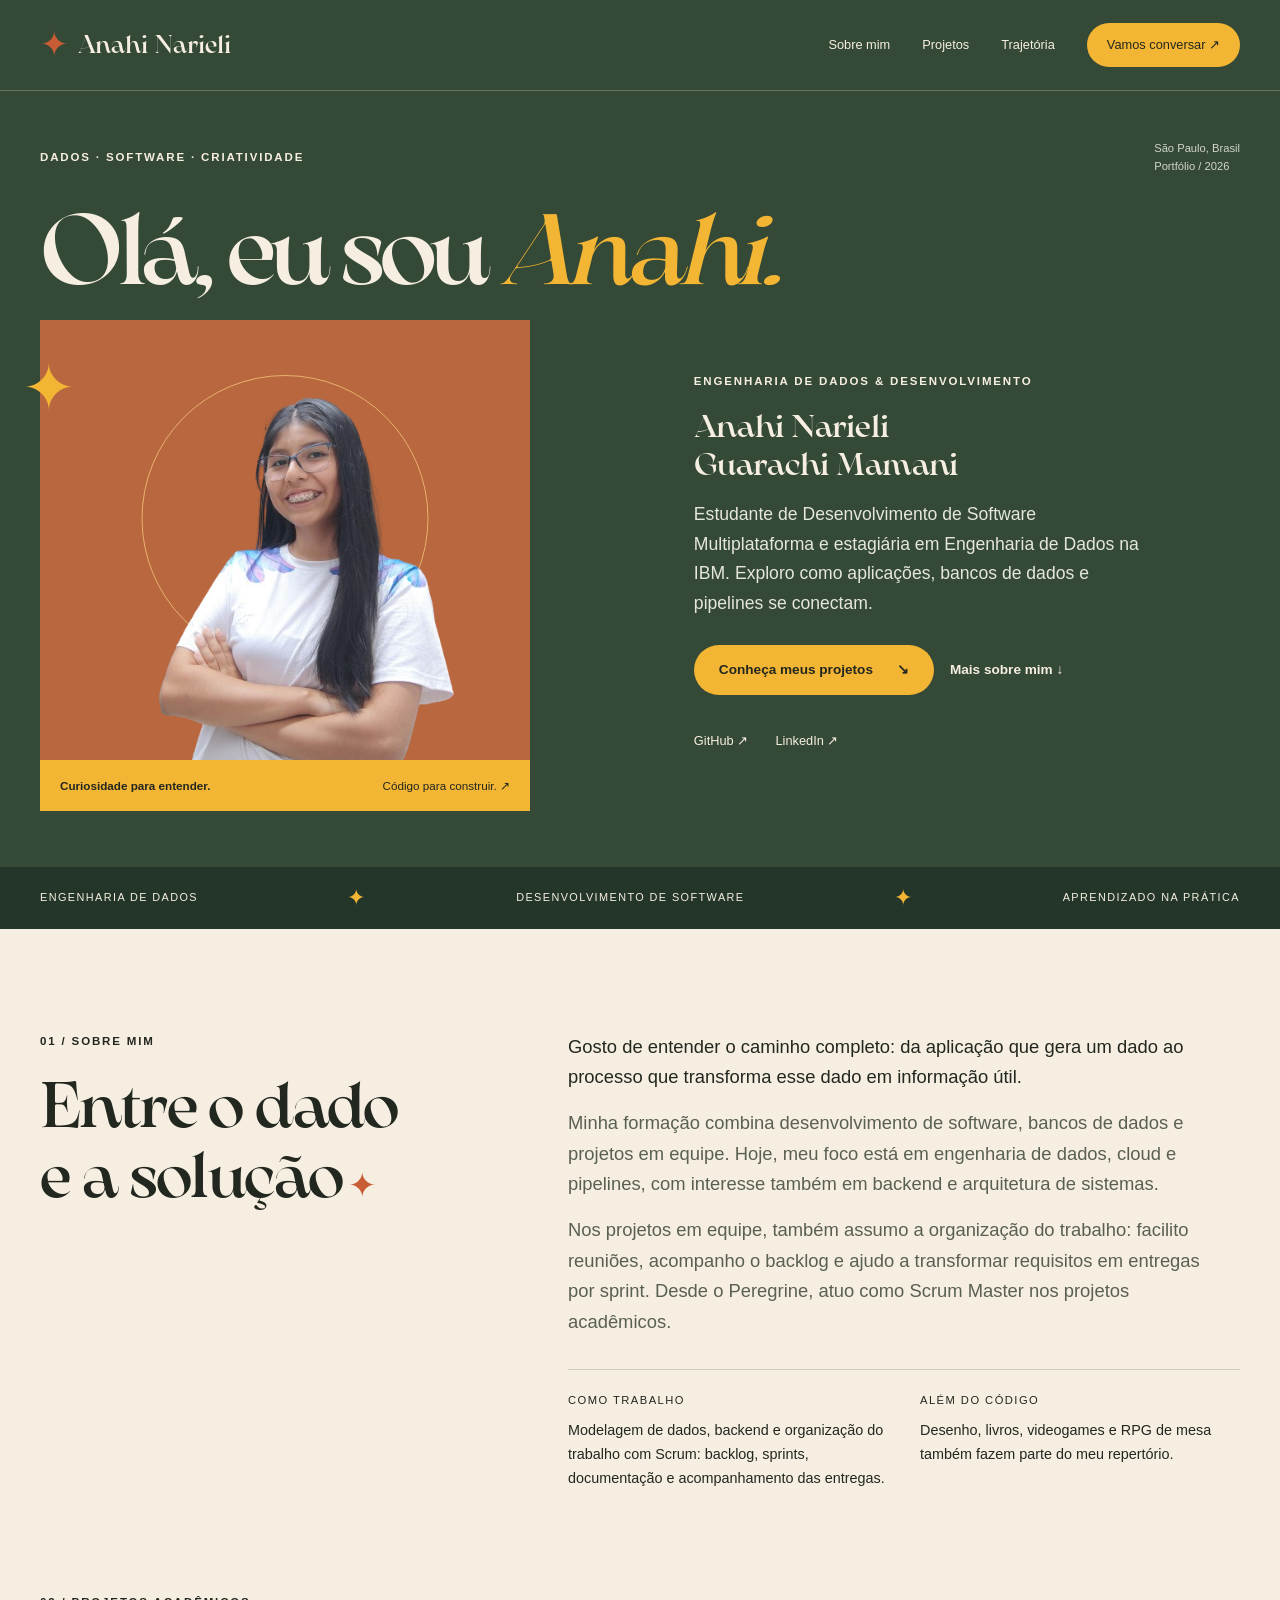
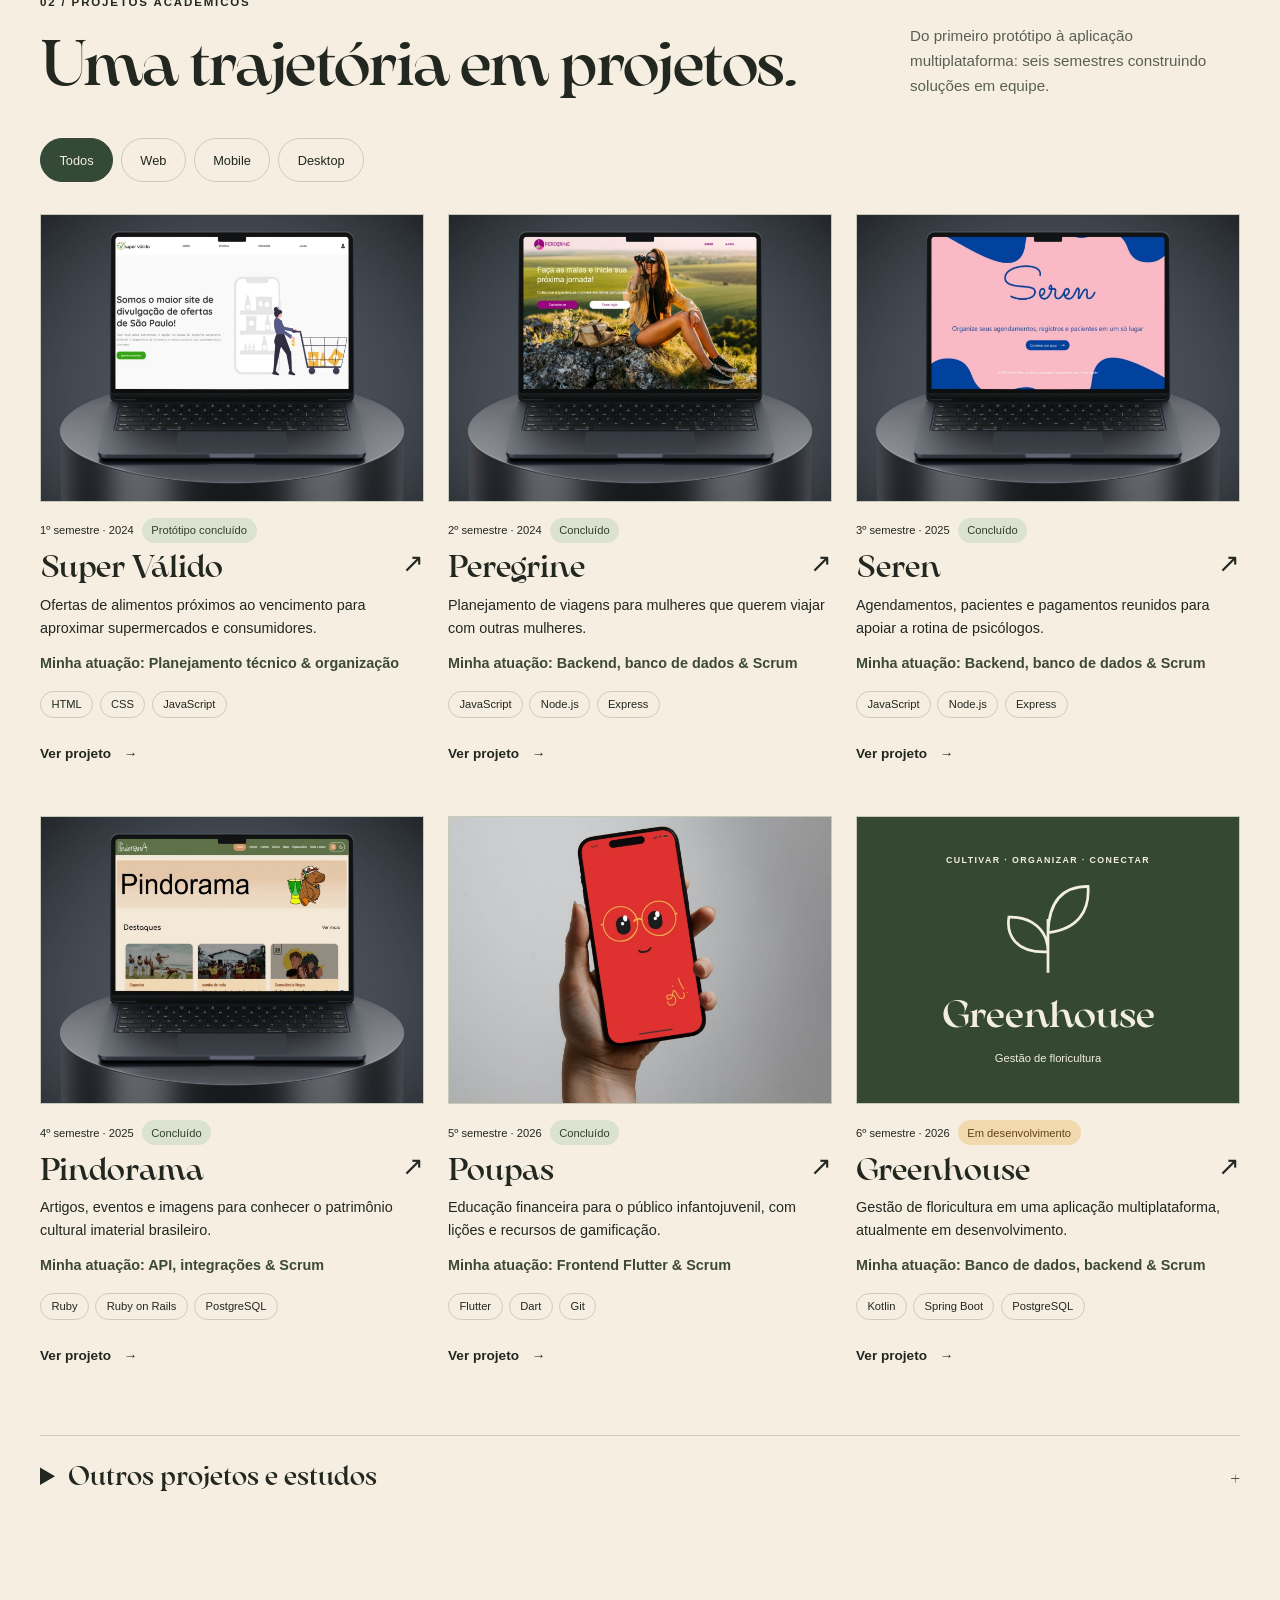
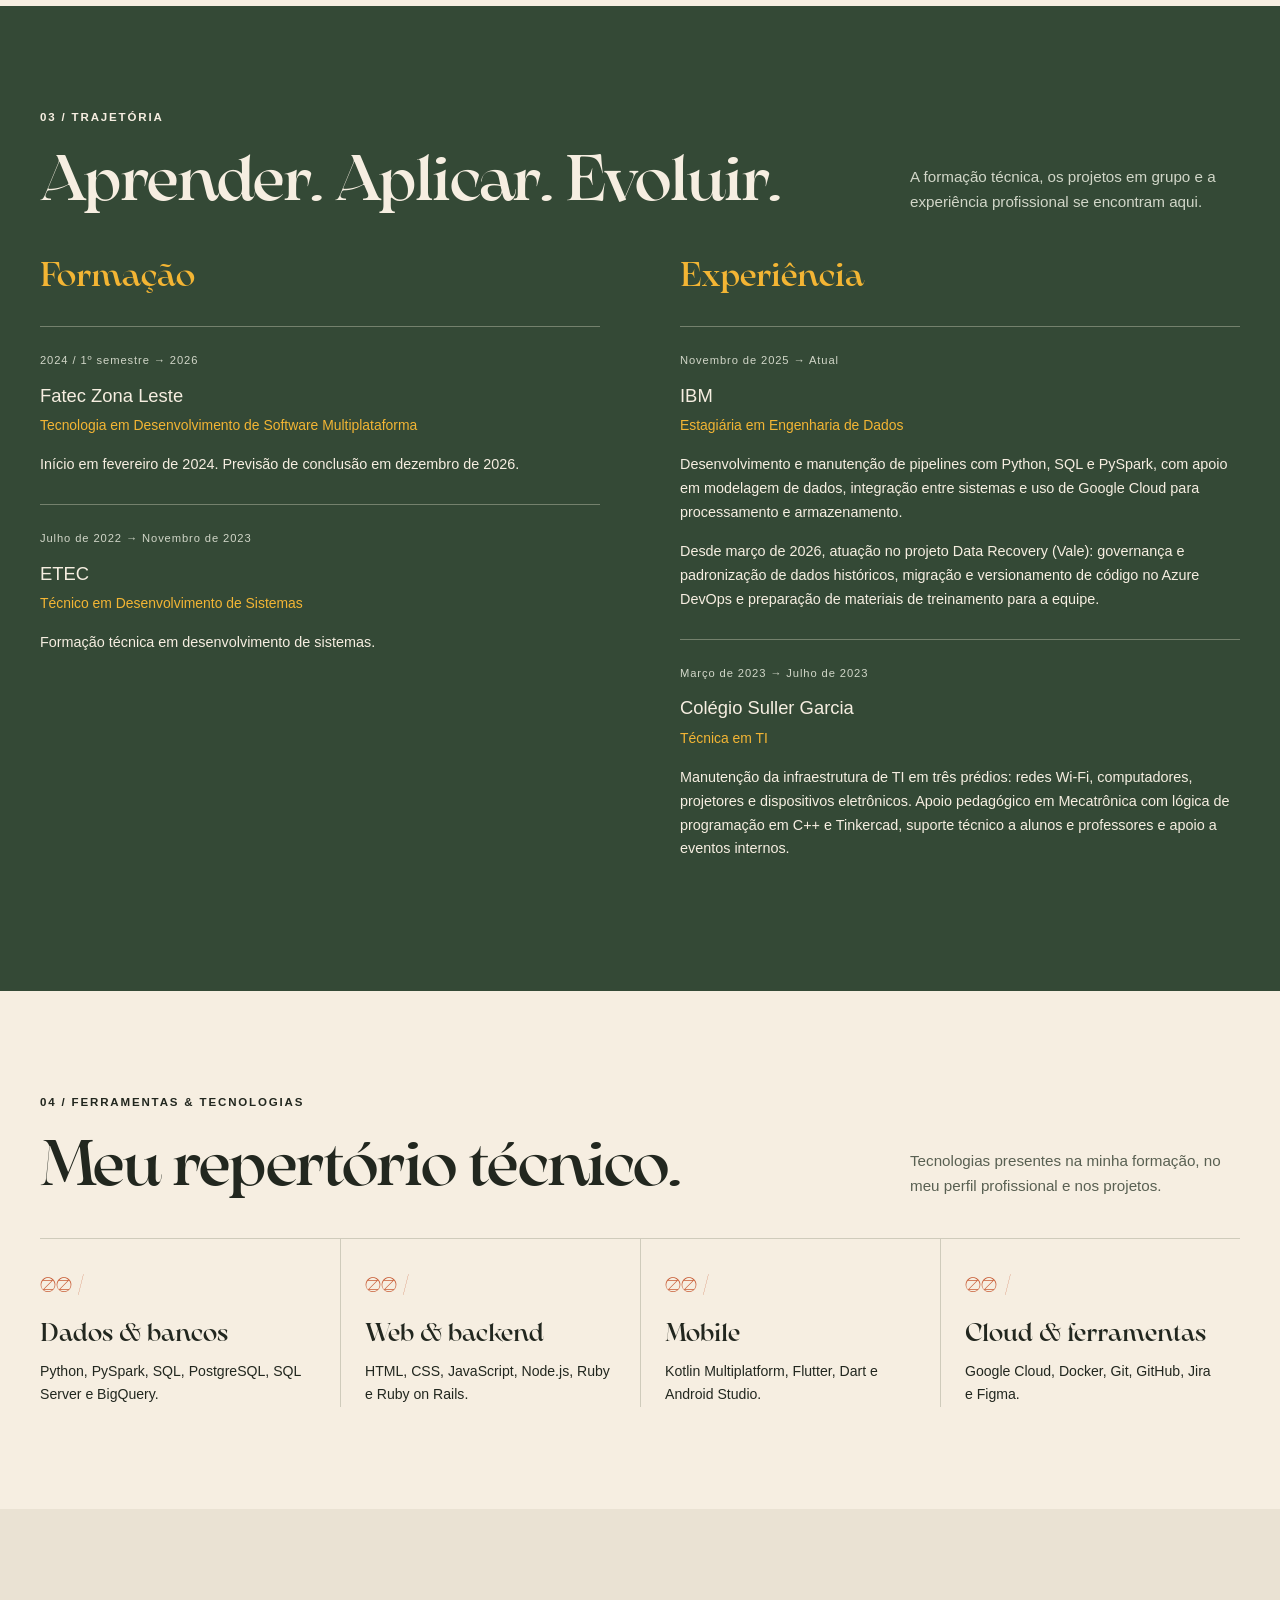
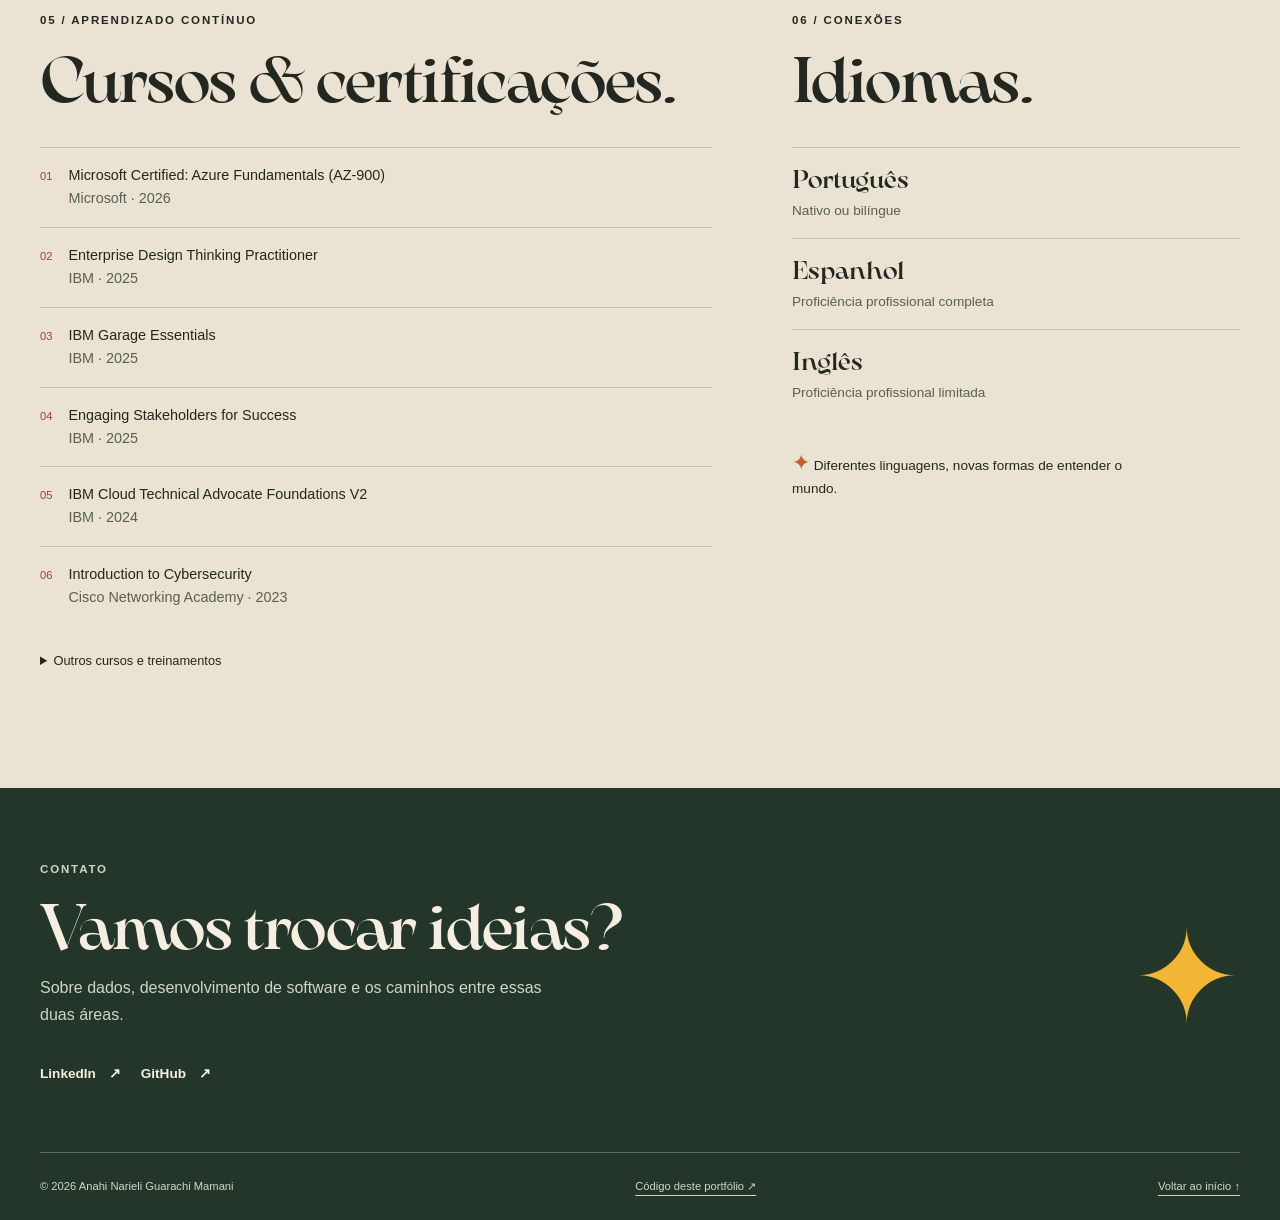
==== commit dfc80f4e: ":sparkles: feat: Completa requisitos do portfólio (experiência, cursos e links) - Detalha atividades" ====
--- a/index.html
+++ b/index.html
@@ -401,7 +401,7 @@
               </p>
               <ul class="tags">
                 <li>Kotlin</li>
-                <li>SQL</li>
+                <li>Spring Boot</li>
                 <li>PostgreSQL</li>
               </ul>
               <a class="text-link" href="projetos/greenhouse.html"
@@ -590,19 +590,28 @@
                 <h4>IBM</h4>
                 <p class="role">Estagiária em Engenharia de Dados</p>
                 <p>
-                  Atuação em Engenharia de Dados, com foco em dados, cloud e
-                  pipelines.
+                  Desenvolvimento e manutenção de pipelines com Python, SQL e
+                  PySpark, com apoio em modelagem de dados, integração entre
+                  sistemas e uso de Google Cloud para processamento e
+                  armazenamento.
+                </p>
+                <p>
+                  Desde março de 2026, atuação no projeto Data Recovery (Vale):
+                  governança e padronização de dados históricos, migração e
+                  versionamento de código no Azure DevOps e preparação de
+                  materiais de treinamento para a equipe.
                 </p>
               </article>
               <article class="timeline-item">
                 <p class="date">Março de 2023 → Julho de 2023</p>
                 <h4>Colégio Suller Garcia</h4>
-                <p class="role">Estagiária de TI</p>
-                <p>
-                  Instalação e manutenção de computadores, redes Wi-Fi e
-                  equipamentos. Suporte a alunos e professores, apoio em aulas
-                  de Mecatrônica com Tinkercad e suporte técnico a eventos
-                  escolares.
+                <p class="role">Técnica em TI</p>
+                <p>
+                  Manutenção da infraestrutura de TI em três prédios: redes
+                  Wi-Fi, computadores, projetores e dispositivos eletrônicos.
+                  Apoio pedagógico em Mecatrônica com lógica de programação em
+                  C++ e Tinkercad, suporte técnico a alunos e professores e
+                  apoio a eventos internos.
                 </p>
               </article>
             </div>
@@ -661,31 +670,54 @@
             <ul class="course-list">
               <li>
                 <span>01</span>
-                <h3>Princípios básicos de apoio técnico</h3>
+                <div>
+                  <h3>Microsoft Certified: Azure Fundamentals (AZ-900)</h3>
+                  <p class="muted">Microsoft · 2026</p>
+                </div>
               </li>
               <li>
                 <span>02</span>
-                <h3>Engaging Stakeholders for Success</h3>
+                <div>
+                  <h3>Enterprise Design Thinking Practitioner</h3>
+                  <p class="muted">IBM · 2025</p>
+                </div>
               </li>
               <li>
                 <span>03</span>
-                <h3>Introduction to Cybersecurity</h3>
+                <div>
+                  <h3>IBM Garage Essentials</h3>
+                  <p class="muted">IBM · 2025</p>
+                </div>
               </li>
               <li>
                 <span>04</span>
-                <h3>Os vários elementos das redes informáticas</h3>
+                <div>
+                  <h3>Engaging Stakeholders for Success</h3>
+                  <p class="muted">IBM · 2025</p>
+                </div>
               </li>
               <li>
                 <span>05</span>
-                <h3>Serviços de infraestruturas e administração de sistemas</h3>
+                <div>
+                  <h3>IBM Cloud Technical Advocate Foundations V2</h3>
+                  <p class="muted">IBM · 2024</p>
+                </div>
+              </li>
+              <li>
+                <span>06</span>
+                <div>
+                  <h3>Introduction to Cybersecurity</h3>
+                  <p class="muted">Cisco Networking Academy · 2023</p>
+                </div>
               </li>
             </ul>
             <details>
-              <summary>Sobre os registros de formação complementar</summary>
+              <summary>Outros cursos e treinamentos</summary>
               <p>
-                Os títulos estão registrados no meu perfil profissional. As
-                instituições, cargas horárias e datas não constam no currículo
-                exportado e aguardam complementação.
+                Data Engineering with Python and SQL, Data Modeling and
+                Relational Database e Data Warehouse Concepts, registrados no
+                meu perfil profissional. As cargas horárias e datas exatas
+                constam nos certificados e podem ser complementadas.
               </p>
             </details>
           </div>
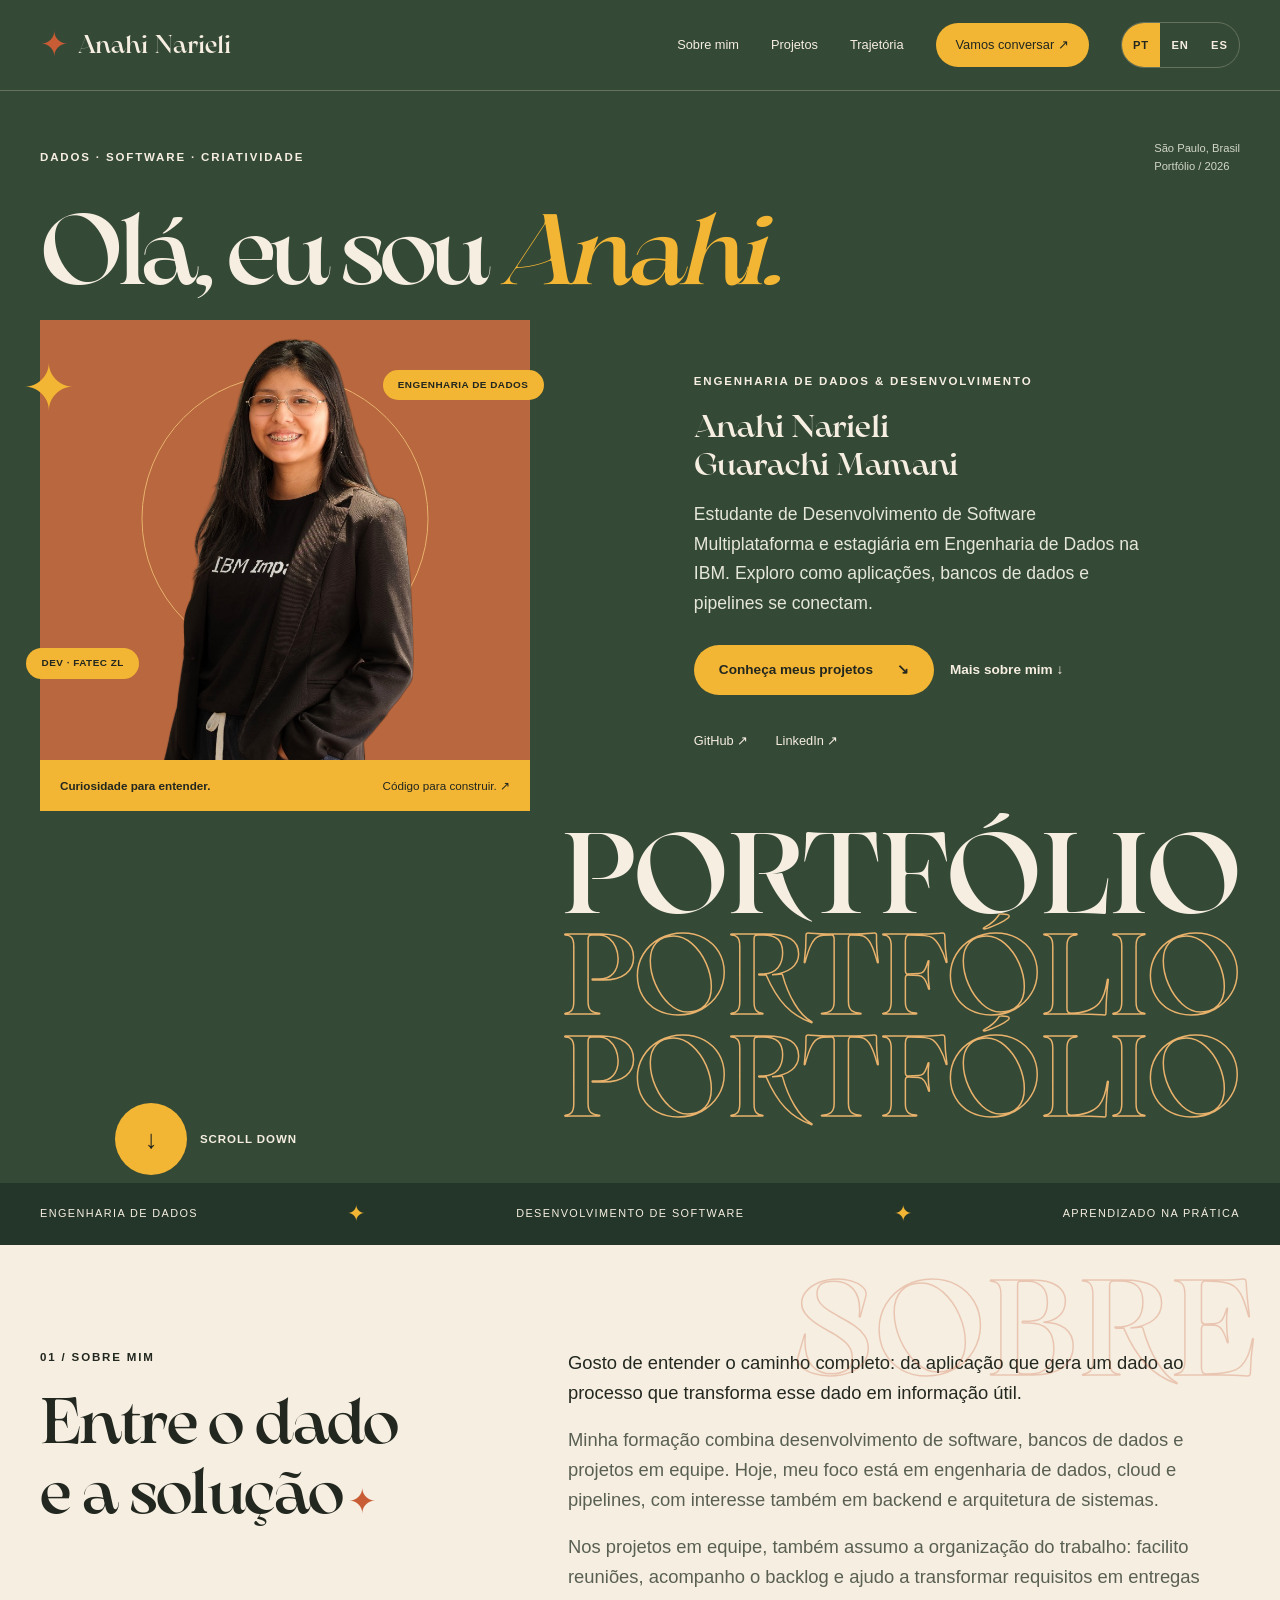
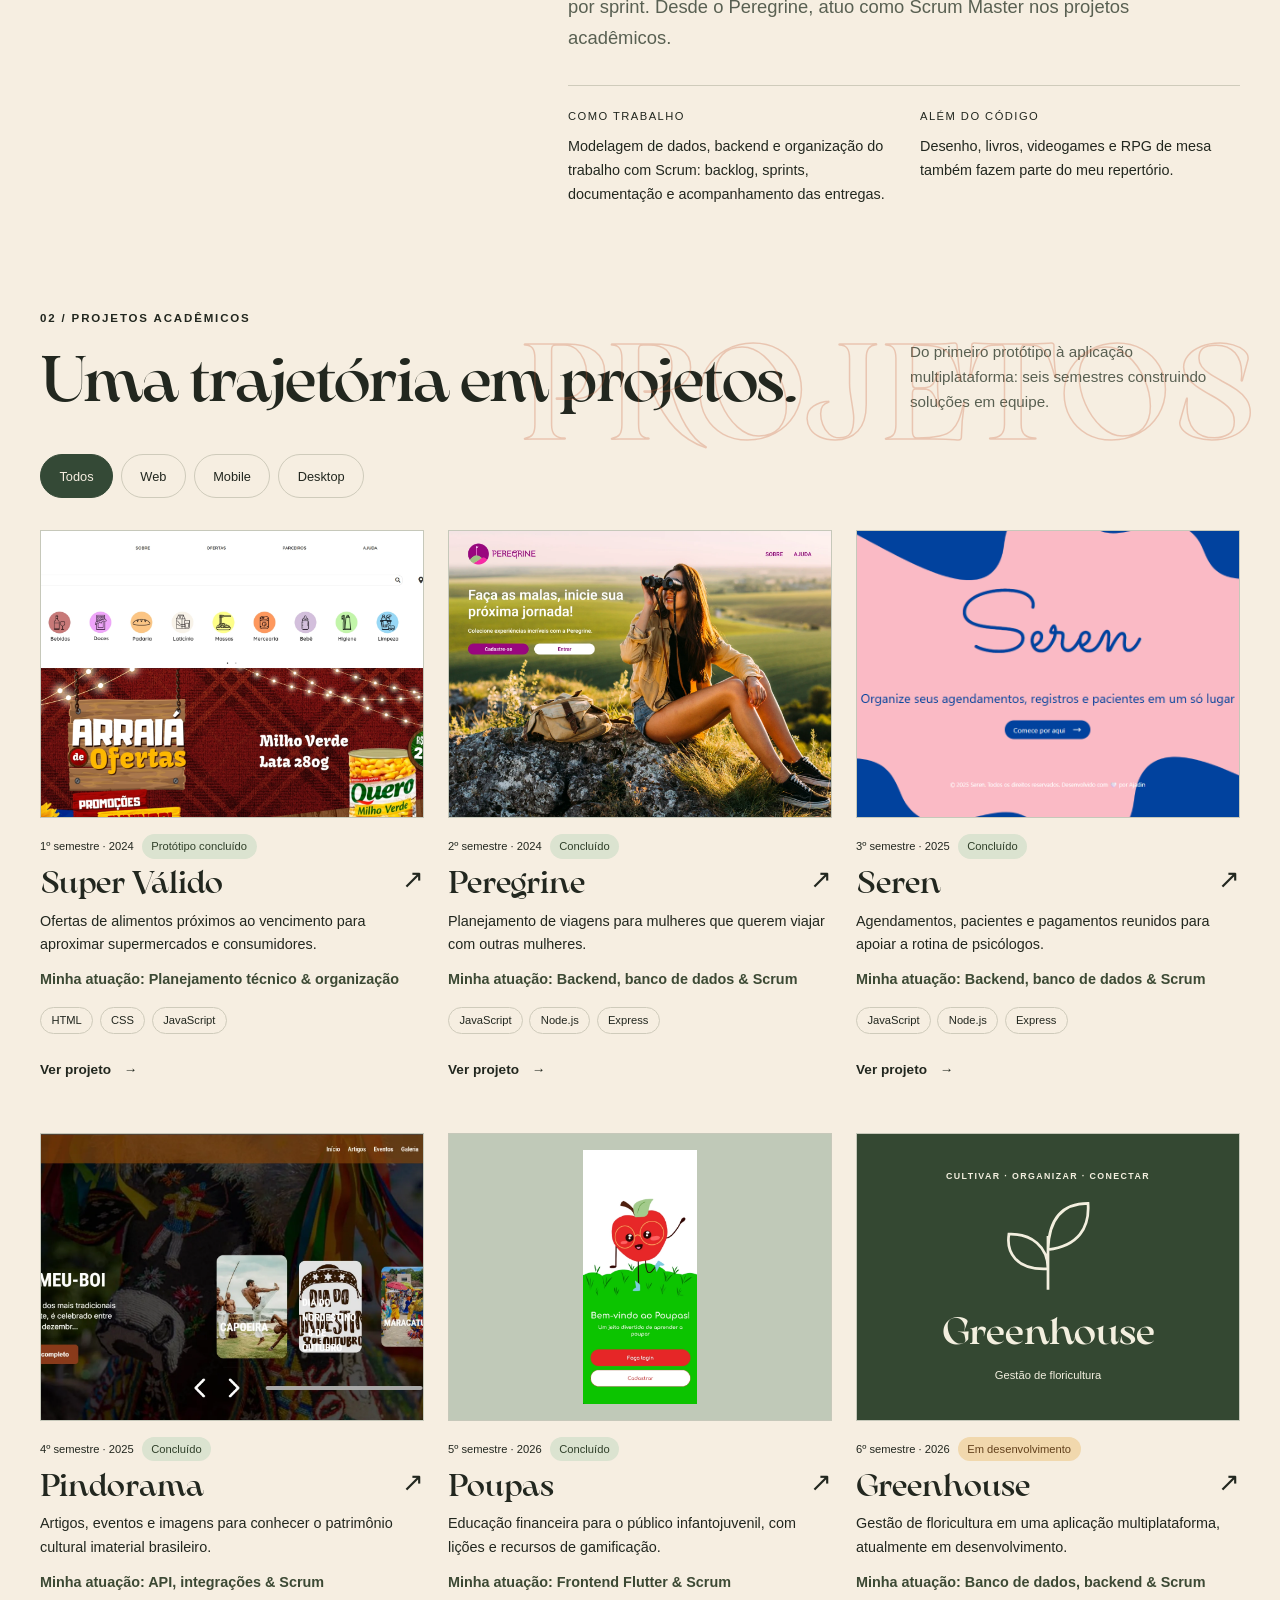
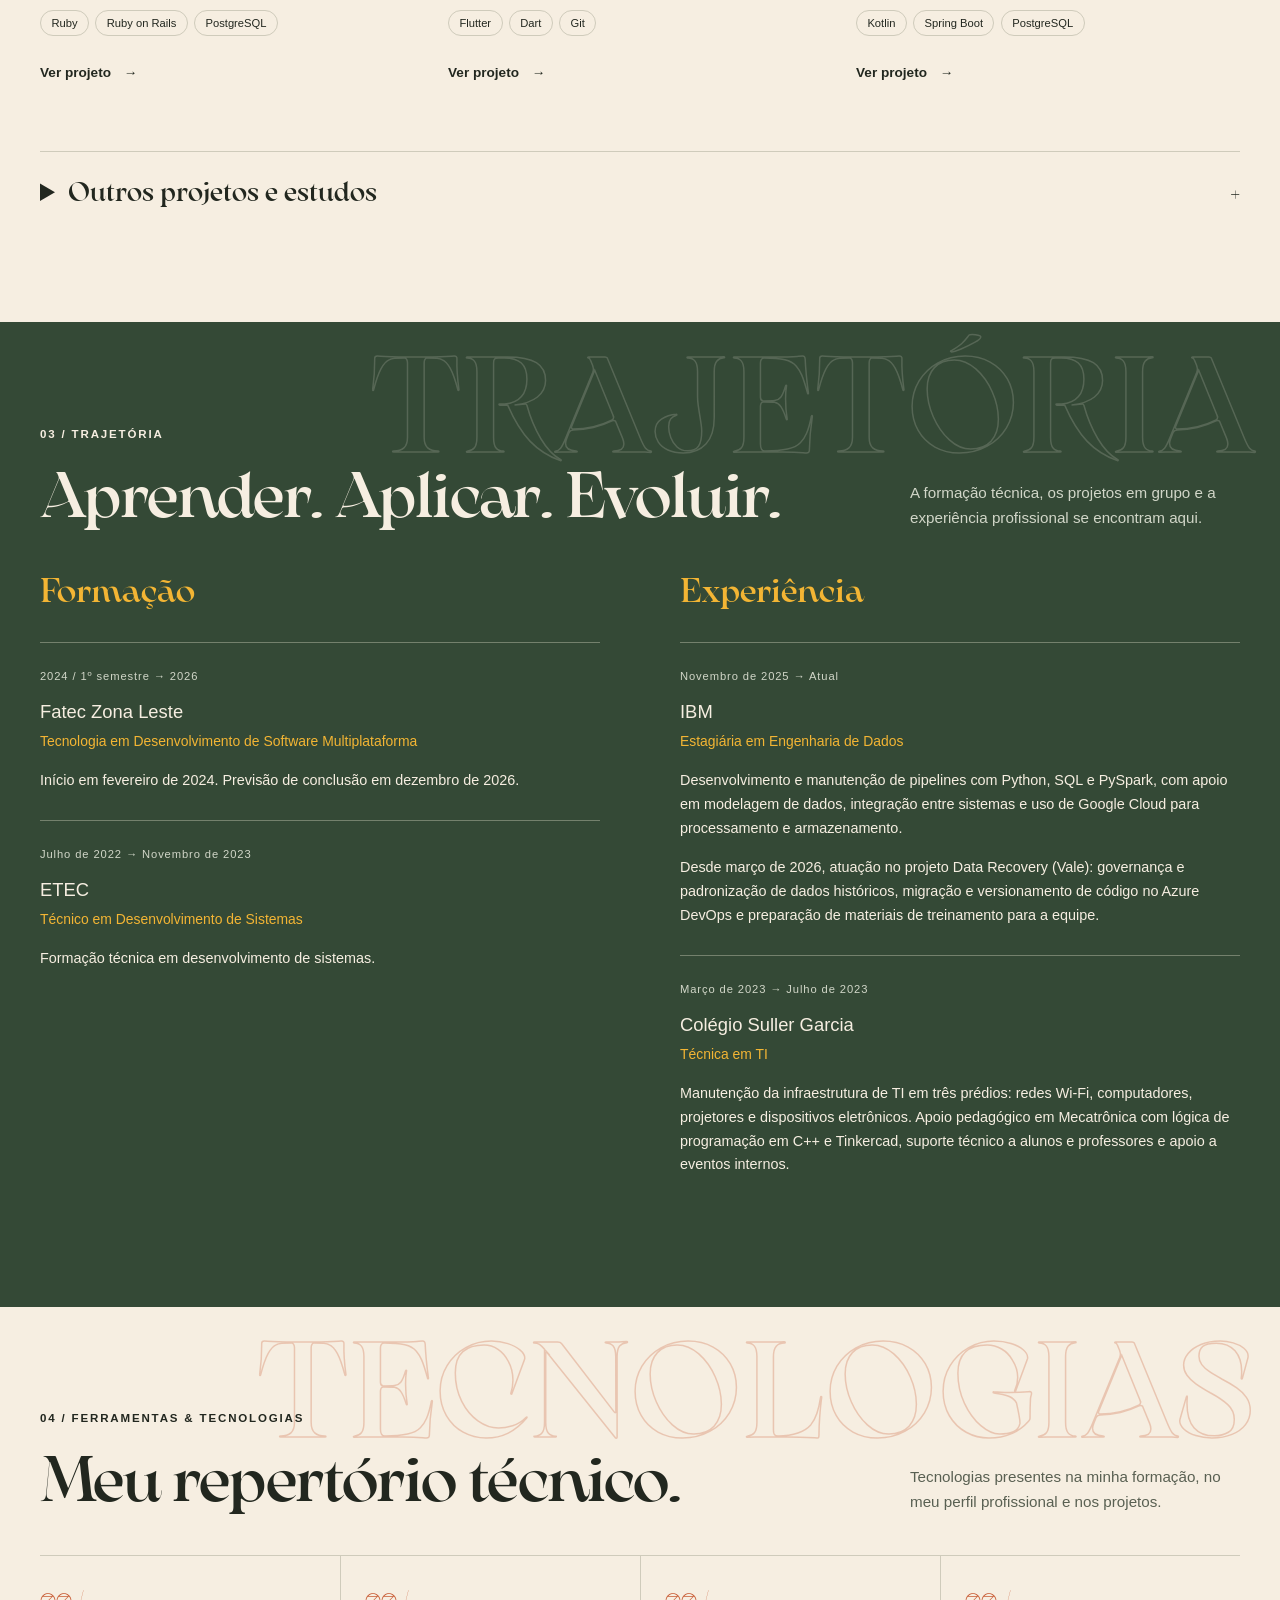
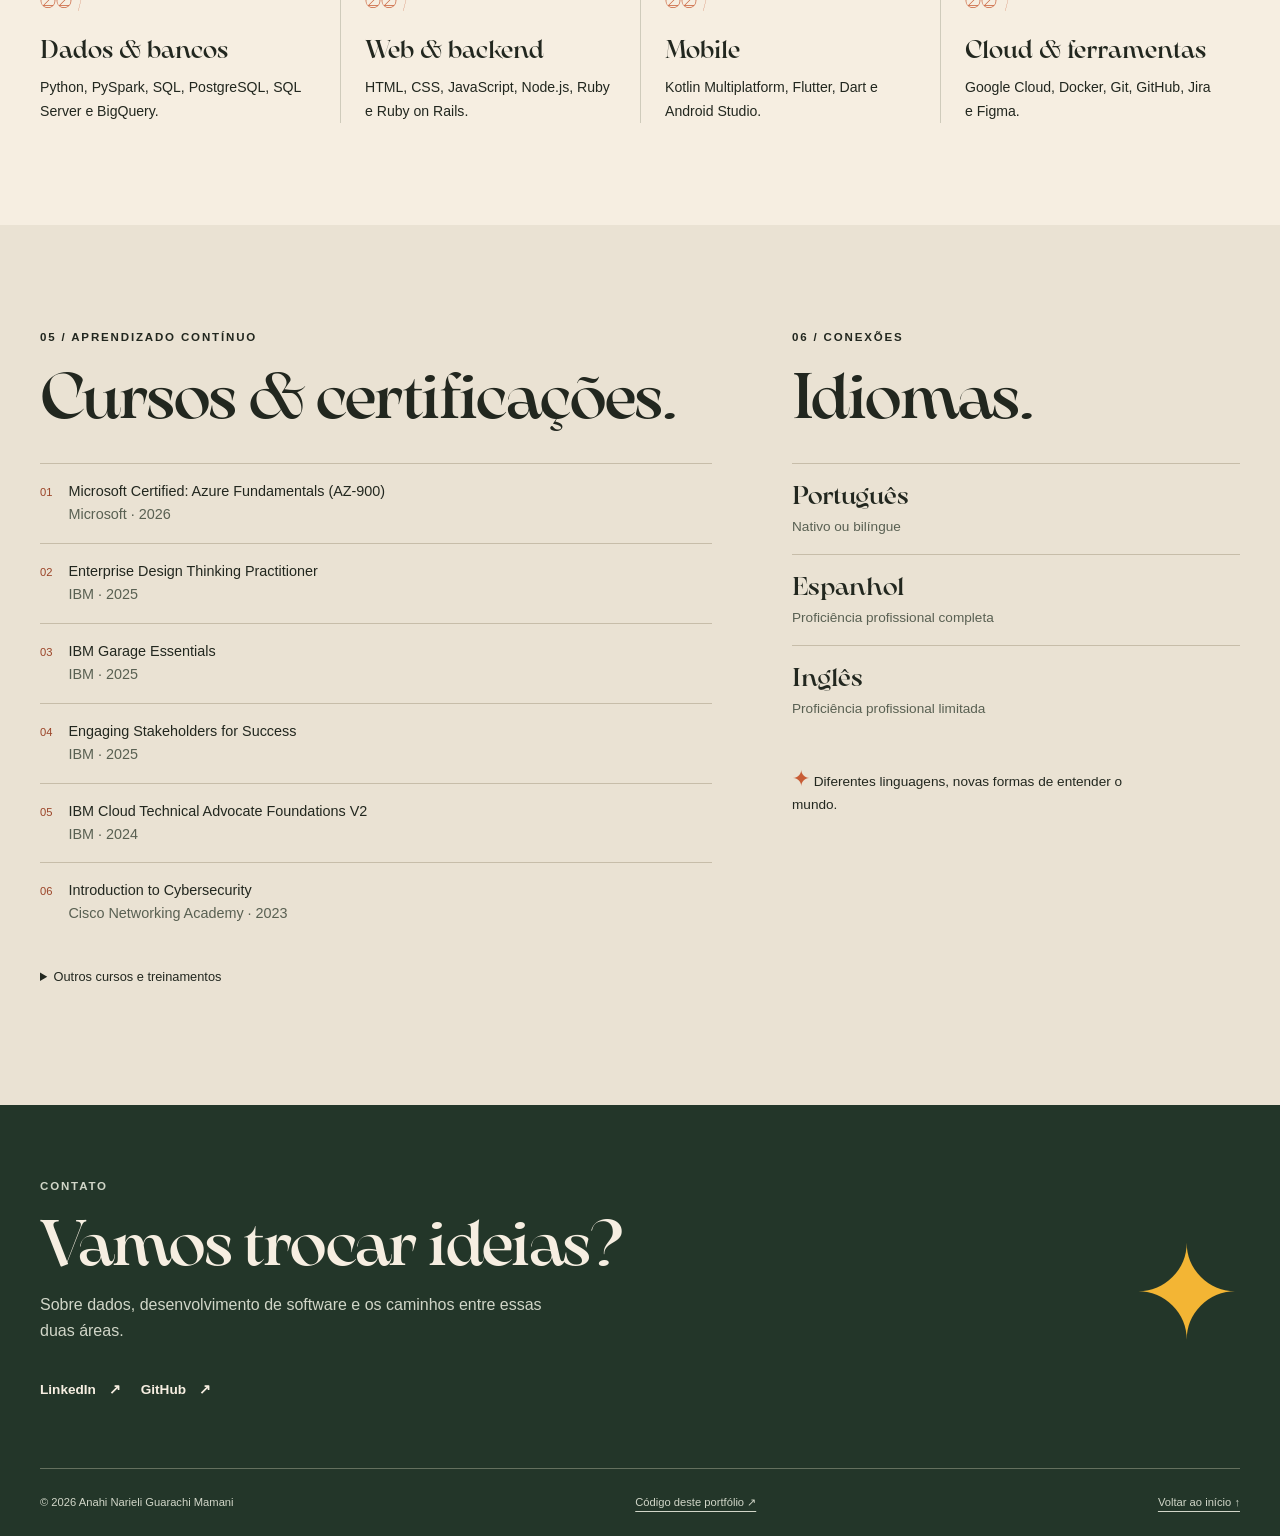
==== commit 3c5389fe: "feat: atusalização" ====
--- a/index.html
+++ b/index.html
@@ -7,24 +7,31 @@
     <meta
       name="description"
       content="Portfólio de Anahi Narieli Guarachi Mamani: engenharia de dados, desenvolvimento de software, formação e projetos."
+      data-i18n-content="meta.description"
     />
-    <title>Portfólio — Dados &amp; desenvolvimento · Anahi Narieli</title>
+    <title data-i18n="meta.title">
+      Portfólio — Dados &amp; desenvolvimento · Anahi Narieli
+    </title>
     <link rel="icon" href="assets/images/favicon.svg" type="image/svg+xml" />
     <link rel="stylesheet" href="css/variables.css" />
     <link rel="stylesheet" href="css/base.css" />
     <link rel="stylesheet" href="css/components.css" />
     <link rel="stylesheet" href="css/home.css" />
     <link rel="stylesheet" href="css/responsive.css" />
+    <script src="js/i18n.js" defer></script>
     <script src="js/main.js" defer></script>
   </head>
   <body>
-    <a class="skip-link" href="#conteudo">Pular para o conteúdo</a>
+    <a class="skip-link" href="#conteudo" data-i18n="nav.skip"
+      >Pular para o conteúdo</a
+    >
     <header class="site-header dark">
       <div class="container header-inner">
         <a
           class="brand"
           href="index.html"
           aria-label="Anahi Narieli — página inicial"
+          data-i18n-aria="nav.brand-aria"
           ><span class="star" aria-hidden="true">✦</span> Anahi Narieli</a
         ><button
           class="menu-toggle"
@@ -34,11 +41,30 @@
         >
           Menu +
         </button>
-        <nav class="site-nav" id="site-nav" aria-label="Navegação principal">
-          <a href="index.html#sobre">Sobre mim</a
-          ><a href="index.html#projetos">Projetos</a
-          ><a href="index.html#trajetoria">Trajetória</a
-          ><a class="nav-contact" href="#contato">Vamos conversar ↗</a>
+        <nav
+          class="site-nav"
+          id="site-nav"
+          aria-label="Navegação principal"
+          data-i18n-aria="nav.main"
+        >
+          <a href="index.html#sobre" data-i18n="nav.about">Sobre mim</a
+          ><a href="index.html#projetos" data-i18n="nav.projects">Projetos</a
+          ><a href="index.html#trajetoria" data-i18n="nav.trajectory"
+            >Trajetória</a
+          ><a class="nav-contact" href="#contato" data-i18n="nav.contact"
+            >Vamos conversar ↗</a
+          ><span
+            class="lang-switch"
+            role="group"
+            aria-label="Idioma"
+            data-i18n-aria="nav.lang"
+            ><button type="button" data-lang="pt" aria-pressed="true">PT</button
+            ><button type="button" data-lang="en" aria-pressed="false">
+              EN</button
+            ><button type="button" data-lang="es" aria-pressed="false">
+              ES
+            </button></span
+          >
         </nav>
       </div>
     </header>
@@ -46,41 +72,57 @@
       <section class="hero dark" aria-labelledby="hero-title">
         <div class="container">
           <div class="hero-topline">
-            <p class="eyebrow">Dados · Software · Criatividade</p>
-            <span>São Paulo, Brasil<br />Portfólio / 2026</span>
-          </div>
-          <h1 class="hero-title" id="hero-title">
+            <p class="eyebrow" data-i18n="hero.eyebrow">
+              Dados · Software · Criatividade
+            </p>
+            <span data-i18n="hero.topline"
+              >São Paulo, Brasil<br />Portfólio / 2026</span
+            >
+          </div>
+          <h1 class="hero-title" id="hero-title" data-i18n="hero.title">
             Olá, eu sou <span class="outline">Anahi.</span>
           </h1>
           <div class="hero-grid">
             <figure class="portrait-wrap">
               <span class="portrait-star" aria-hidden="true">✦</span>
+              <span class="portrait-pill pill-top" data-i18n="hero.pill-top"
+                >Engenharia de dados</span
+              >
+              <span class="portrait-pill pill-bottom" data-i18n="hero.pill-bottom"
+                >Dev · Fatec ZL</span
+              >
               <div class="portrait">
                 <img
                   src="assets/images/anahi.png"
-                  width="432"
-                  height="577"
-                  alt="Anahi Narieli sorrindo, de óculos e braços cruzados."
+                  width="495"
+                  height="882"
+                  alt="Anahi Narieli sorrindo, de óculos e blazer escuro."
+                  data-i18n-alt="hero.photo-alt"
                   fetchpriority="high"
                 />
               </div>
               <figcaption class="photo-caption">
-                <strong>Curiosidade para entender.</strong
-                ><span>Código para construir. ↗</span>
+                <strong data-i18n="hero.caption-1"
+                  >Curiosidade para entender.</strong
+                ><span data-i18n="hero.caption-2">Código para construir. ↗</span>
               </figcaption>
             </figure>
             <div class="hero-copy">
-              <p class="eyebrow">Engenharia de dados & desenvolvimento</p>
+              <p class="eyebrow" data-i18n="hero.copy-eyebrow">
+                Engenharia de dados & desenvolvimento
+              </p>
               <p class="small-name">Anahi Narieli<br />Guarachi Mamani</p>
-              <p class="intro">
+              <p class="intro" data-i18n="hero.intro">
                 Estudante de Desenvolvimento de Software Multiplataforma e
                 estagiária em Engenharia de Dados na IBM. Exploro como
                 aplicações, bancos de dados e pipelines se conectam.
               </p>
               <div class="actions">
-                <a class="button" href="#projetos"
+                <a class="button" href="#projetos" data-i18n="hero.cta-projects"
                   >Conheça meus projetos <span aria-hidden="true">↘</span></a
-                ><a class="text-link" href="#sobre">Mais sobre mim ↓</a>
+                ><a class="text-link" href="#sobre" data-i18n="hero.cta-about"
+                  >Mais sobre mim ↓</a
+                >
               </div>
               <div class="hero-social">
                 <a href="https://github.com/AnahiMamani">GitHub ↗</a
@@ -90,22 +132,40 @@
               </div>
             </div>
           </div>
+          <div class="hero-words" aria-hidden="true">
+            <span>Portfólio</span
+            ><span class="w-outline">Portfólio</span
+            ><span class="w-outline">Portfólio</span>
+          </div>
         </div>
+        <a
+          class="scroll-badge"
+          href="#sobre"
+          aria-label="Rolar para Sobre mim"
+          data-i18n-aria="hero.scroll-aria"
+          ><span class="scroll-circle" aria-hidden="true">↓</span
+          ><span class="scroll-text" data-i18n="hero.scroll">Scroll down</span></a
+        >
         <div class="hero-ribbon">
           <div class="container ribbon-inner">
-            <span>Engenharia de dados</span
+            <span data-i18n="hero.ribbon-1">Engenharia de dados</span
             ><span class="star" aria-hidden="true">✦</span
-            ><span>Desenvolvimento de software</span
+            ><span data-i18n="hero.ribbon-2">Desenvolvimento de software</span
             ><span class="star" aria-hidden="true">✦</span
-            ><span class="ribbon-last">Aprendizado na prática</span>
+            ><span class="ribbon-last" data-i18n="hero.ribbon-3"
+              >Aprendizado na prática</span
+            >
           </div>
         </div>
       </section>
       <section class="section" id="sobre" aria-labelledby="sobre-title">
+        <p class="section-word" aria-hidden="true" data-i18n="word.sobre">
+          Sobre
+        </p>
         <div class="container about-grid">
           <div>
-            <p class="eyebrow">01 / Sobre mim</p>
-            <h2 id="sobre-title">
+            <p class="eyebrow" data-i18n="about.eyebrow">01 / Sobre mim</p>
+            <h2 id="sobre-title" data-i18n="about.title">
               Entre o dado<br />e a solução<span
                 class="star"
                 aria-hidden="true"
@@ -115,17 +175,17 @@
             </h2>
           </div>
           <div class="about-body">
-            <p>
+            <p data-i18n="about.p1">
               Gosto de entender o caminho completo: da aplicação que gera um
               dado ao processo que transforma esse dado em informação útil.
             </p>
-            <p class="muted">
+            <p class="muted" data-i18n="about.p2">
               Minha formação combina desenvolvimento de software, bancos de
               dados e projetos em equipe. Hoje, meu foco está em engenharia de
               dados, cloud e pipelines, com interesse também em backend e
               arquitetura de sistemas.
             </p>
-            <p class="muted">
+            <p class="muted" data-i18n="about.p3">
               Nos projetos em equipe, também assumo a organização do trabalho:
               facilito reuniões, acompanho o backlog e ajudo a transformar
               requisitos em entregas por sprint. Desde o Peregrine, atuo como
@@ -133,16 +193,16 @@
             </p>
             <div class="about-bottom">
               <div>
-                <h3>Como trabalho</h3>
-                <p>
+                <h3 data-i18n="about.how">Como trabalho</h3>
+                <p data-i18n="about.how-p">
                   Modelagem de dados, backend e organização do trabalho com
                   Scrum: backlog, sprints, documentação e acompanhamento das
                   entregas.
                 </p>
               </div>
               <div>
-                <h3>Além do código</h3>
-                <p>
+                <h3 data-i18n="about.beyond">Além do código</h3>
+                <p data-i18n="about.beyond-p">
                   Desenho, livros, videogames e RPG de mesa também fazem parte
                   do meu repertório.
                 </p>
@@ -156,13 +216,20 @@
         id="projetos"
         aria-labelledby="projetos-title"
       >
+        <p class="section-word" aria-hidden="true" data-i18n="word.projetos">
+          Projetos
+        </p>
         <div class="container">
           <div class="section-heading">
             <div>
-              <p class="eyebrow">02 / Projetos acadêmicos</p>
-              <h2 id="projetos-title">Uma trajetória em projetos.</h2>
+              <p class="eyebrow" data-i18n="projects.eyebrow">
+                02 / Projetos acadêmicos
+              </p>
+              <h2 id="projetos-title" data-i18n="projects.title">
+                Uma trajetória em projetos.
+              </h2>
             </div>
-            <p class="muted">
+            <p class="muted" data-i18n="projects.muted">
               Do primeiro protótipo à aplicação multiplataforma: seis semestres
               construindo soluções em equipe.
             </p>
@@ -171,15 +238,36 @@
             class="filters"
             role="group"
             aria-label="Filtrar projetos acadêmicos"
+            data-i18n-aria="projects.filters-aria"
             hidden
           >
-            <button type="button" data-filter="todos" aria-pressed="true">
+            <button
+              type="button"
+              data-filter="todos"
+              aria-pressed="true"
+              data-i18n="filter.all"
+            >
               Todos</button
-            ><button type="button" data-filter="web" aria-pressed="false">
+            ><button
+              type="button"
+              data-filter="web"
+              aria-pressed="false"
+              data-i18n="filter.web"
+            >
               Web</button
-            ><button type="button" data-filter="mobile" aria-pressed="false">
+            ><button
+              type="button"
+              data-filter="mobile"
+              aria-pressed="false"
+              data-i18n="filter.mobile"
+            >
               Mobile</button
-            ><button type="button" data-filter="desktop" aria-pressed="false">
+            ><button
+              type="button"
+              data-filter="desktop"
+              aria-pressed="false"
+              data-i18n="filter.desktop"
+            >
               Desktop
             </button>
           </div>
@@ -190,26 +278,30 @@
                 class="project-cover"
                 href="projetos/supervalido.html"
                 aria-label="Conhecer Super Válido"
+                data-i18n-aria="sv.cover-aria"
                 ><img
-                  src="assets/projects/supervalido/cover.jpg"
-                  alt="Capa do projeto Super Válido"
-                  width="1920"
-                  height="1080"
+                  src="assets/projects/supervalido/01.webp"
+                  alt="Tela inicial do Super Válido com menu de categorias e banner de ofertas."
+                  data-i18n-alt="sv.cover-alt"
+                  width="1890"
+                  height="943"
                   loading="lazy"
               /></a>
               <div class="project-badges">
-                <span>1º semestre · 2024</span
-                ><span class="status">Protótipo concluído</span>
+                <span data-i18n="sv.badge-1">1º semestre · 2024</span
+                ><span class="status" data-i18n="sv.badge-2"
+                  >Protótipo concluído</span
+                >
               </div>
               <h3>
                 <a href="projetos/supervalido.html">Super Válido</a
                 ><span class="arrow" aria-hidden="true">↗</span>
               </h3>
-              <p>
+              <p data-i18n="sv.desc">
                 Ofertas de alimentos próximos ao vencimento para aproximar
                 supermercados e consumidores.
               </p>
-              <p class="card-role">
+              <p class="card-role" data-i18n="sv.role">
                 Minha atuação: Planejamento técnico & organização
               </p>
               <ul class="tags">
@@ -217,7 +309,10 @@
                 <li>CSS</li>
                 <li>JavaScript</li>
               </ul>
-              <a class="text-link" href="projetos/supervalido.html"
+              <a
+                class="text-link"
+                href="projetos/supervalido.html"
+                data-i18n="card.view"
                 >Ver projeto <span aria-hidden="true">→</span></a
               >
             </article>
@@ -226,26 +321,28 @@
                 class="project-cover"
                 href="projetos/peregrine.html"
                 aria-label="Conhecer Peregrine"
+                data-i18n-aria="pg.cover-aria"
                 ><img
-                  src="assets/projects/peregrine/cover.jpg"
-                  alt="Capa do projeto Peregrine"
-                  width="1920"
-                  height="1080"
+                  src="assets/projects/peregrine/01.webp"
+                  alt="Página inicial do Peregrine com chamada para planejamento de viagens."
+                  data-i18n-alt="pg.cover-alt"
+                  width="1440"
+                  height="1024"
                   loading="lazy"
               /></a>
               <div class="project-badges">
-                <span>2º semestre · 2024</span
-                ><span class="status">Concluído</span>
+                <span data-i18n="pg.badge-1">2º semestre · 2024</span
+                ><span class="status" data-i18n="pg.badge-2">Concluído</span>
               </div>
               <h3>
                 <a href="projetos/peregrine.html">Peregrine</a
                 ><span class="arrow" aria-hidden="true">↗</span>
               </h3>
-              <p>
+              <p data-i18n="pg.desc">
                 Planejamento de viagens para mulheres que querem viajar com
                 outras mulheres.
               </p>
-              <p class="card-role">
+              <p class="card-role" data-i18n="pg.role">
                 Minha atuação: Backend, banco de dados & Scrum
               </p>
               <ul class="tags">
@@ -253,7 +350,10 @@
                 <li>Node.js</li>
                 <li>Express</li>
               </ul>
-              <a class="text-link" href="projetos/peregrine.html"
+              <a
+                class="text-link"
+                href="projetos/peregrine.html"
+                data-i18n="card.view"
                 >Ver projeto <span aria-hidden="true">→</span></a
               >
             </article>
@@ -262,26 +362,28 @@
                 class="project-cover"
                 href="projetos/seren.html"
                 aria-label="Conhecer Seren"
+                data-i18n-aria="se.cover-aria"
                 ><img
-                  src="assets/projects/seren/cover.jpg"
-                  alt="Capa do projeto Seren"
-                  width="1920"
-                  height="1080"
+                  src="assets/projects/seren/01.webp"
+                  alt="Página inicial do Seren com a proposta de organizar agendamentos."
+                  data-i18n-alt="se.cover-alt"
+                  width="1350"
+                  height="642"
                   loading="lazy"
               /></a>
               <div class="project-badges">
-                <span>3º semestre · 2025</span
-                ><span class="status">Concluído</span>
+                <span data-i18n="se.badge-1">3º semestre · 2025</span
+                ><span class="status" data-i18n="se.badge-2">Concluído</span>
               </div>
               <h3>
                 <a href="projetos/seren.html">Seren</a
                 ><span class="arrow" aria-hidden="true">↗</span>
               </h3>
-              <p>
+              <p data-i18n="se.desc">
                 Agendamentos, pacientes e pagamentos reunidos para apoiar a
                 rotina de psicólogos.
               </p>
-              <p class="card-role">
+              <p class="card-role" data-i18n="se.role">
                 Minha atuação: Backend, banco de dados & Scrum
               </p>
               <ul class="tags">
@@ -289,7 +391,10 @@
                 <li>Node.js</li>
                 <li>Express</li>
               </ul>
-              <a class="text-link" href="projetos/seren.html"
+              <a
+                class="text-link"
+                href="projetos/seren.html"
+                data-i18n="card.view"
                 >Ver projeto <span aria-hidden="true">→</span></a
               >
             </article>
@@ -298,66 +403,80 @@
                 class="project-cover"
                 href="projetos/pindorama.html"
                 aria-label="Conhecer Pindorama"
+                data-i18n-aria="pi.cover-aria"
                 ><img
-                  src="assets/projects/pindorama/cover.jpg"
-                  alt="Capa do projeto Pindorama"
-                  width="1920"
-                  height="1080"
+                  src="assets/projects/pindorama/01.webp"
+                  alt="Página inicial do Pindorama com destaque para o Bumba-meu-boi."
+                  data-i18n-alt="pi.cover-alt"
+                  width="1918"
+                  height="910"
                   loading="lazy"
               /></a>
               <div class="project-badges">
-                <span>4º semestre · 2025</span
-                ><span class="status">Concluído</span>
+                <span data-i18n="pi.badge-1">4º semestre · 2025</span
+                ><span class="status" data-i18n="pi.badge-2">Concluído</span>
               </div>
               <h3>
                 <a href="projetos/pindorama.html">Pindorama</a
                 ><span class="arrow" aria-hidden="true">↗</span>
               </h3>
-              <p>
+              <p data-i18n="pi.desc">
                 Artigos, eventos e imagens para conhecer o patrimônio cultural
                 imaterial brasileiro.
               </p>
-              <p class="card-role">Minha atuação: API, integrações & Scrum</p>
+              <p class="card-role" data-i18n="pi.role">
+                Minha atuação: API, integrações & Scrum
+              </p>
               <ul class="tags">
                 <li>Ruby</li>
                 <li>Ruby on Rails</li>
                 <li>PostgreSQL</li>
               </ul>
-              <a class="text-link" href="projetos/pindorama.html"
+              <a
+                class="text-link"
+                href="projetos/pindorama.html"
+                data-i18n="card.view"
                 >Ver projeto <span aria-hidden="true">→</span></a
               >
             </article>
             <article class="project-card" data-category="mobile desktop">
               <a
-                class="project-cover"
+                class="project-cover phone"
                 href="projetos/poupas.html"
                 aria-label="Conhecer Poupas"
+                data-i18n-aria="po.cover-aria"
                 ><img
-                  src="assets/projects/poupas/cover.jpg"
-                  alt="Capa do projeto Poupas"
-                  width="1920"
-                  height="1080"
+                  src="assets/projects/poupas/01.webp"
+                  alt="Tela de boas-vindas do aplicativo Poupas."
+                  data-i18n-alt="po.cover-alt"
+                  width="380"
+                  height="846"
                   loading="lazy"
               /></a>
               <div class="project-badges">
-                <span>5º semestre · 2026</span
-                ><span class="status">Concluído</span>
+                <span data-i18n="po.badge-1">5º semestre · 2026</span
+                ><span class="status" data-i18n="po.badge-2">Concluído</span>
               </div>
               <h3>
                 <a href="projetos/poupas.html">Poupas</a
                 ><span class="arrow" aria-hidden="true">↗</span>
               </h3>
-              <p>
+              <p data-i18n="po.desc">
                 Educação financeira para o público infantojuvenil, com lições e
                 recursos de gamificação.
               </p>
-              <p class="card-role">Minha atuação: Frontend Flutter & Scrum</p>
+              <p class="card-role" data-i18n="po.role">
+                Minha atuação: Frontend Flutter & Scrum
+              </p>
               <ul class="tags">
                 <li>Flutter</li>
                 <li>Dart</li>
                 <li>Git</li>
               </ul>
-              <a class="text-link" href="projetos/poupas.html"
+              <a
+                class="text-link"
+                href="projetos/poupas.html"
+                data-i18n="card.view"
                 >Ver projeto <span aria-hidden="true">→</span></a
               >
             </article>
@@ -366,8 +485,10 @@
                 class="project-cover"
                 href="projetos/greenhouse.html"
                 aria-label="Conhecer Greenhouse"
+                data-i18n-aria="gh.cover-aria"
                 ><div class="greenhouse-cover">
-                  <span class="eyebrow">Cultivar · Organizar · Conectar</span
+                  <span class="eyebrow" data-i18n="gh.cover-eyebrow"
+                    >Cultivar · Organizar · Conectar</span
                   ><svg
                     viewBox="0 0 120 110"
                     width="110"
@@ -381,22 +502,24 @@
                       stroke-width="3"
                     /></svg
                   ><strong>Greenhouse</strong
-                  ><span>Gestão de floricultura</span>
+                  ><span data-i18n="gh.cover-sub">Gestão de floricultura</span>
                 </div></a
               >
               <div class="project-badges">
-                <span>6º semestre · 2026</span
-                ><span class="status in-progress">Em desenvolvimento</span>
+                <span data-i18n="gh.badge-1">6º semestre · 2026</span
+                ><span class="status in-progress" data-i18n="gh.badge-2"
+                  >Em desenvolvimento</span
+                >
               </div>
               <h3>
                 <a href="projetos/greenhouse.html">Greenhouse</a
                 ><span class="arrow" aria-hidden="true">↗</span>
               </h3>
-              <p>
+              <p data-i18n="gh.desc">
                 Gestão de floricultura em uma aplicação multiplataforma,
                 atualmente em desenvolvimento.
               </p>
-              <p class="card-role">
+              <p class="card-role" data-i18n="gh.role">
                 Minha atuação: Banco de dados, backend & Scrum
               </p>
               <ul class="tags">
@@ -404,16 +527,19 @@
                 <li>Spring Boot</li>
                 <li>PostgreSQL</li>
               </ul>
-              <a class="text-link" href="projetos/greenhouse.html"
+              <a
+                class="text-link"
+                href="projetos/greenhouse.html"
+                data-i18n="card.view"
                 >Ver projeto <span aria-hidden="true">→</span></a
               >
             </article>
           </div>
           <details class="other-projects">
-            <summary>
+            <summary data-i18n="others.summary">
               Outros projetos e estudos <span aria-hidden="true">+</span>
             </summary>
-            <p class="muted">
+            <p class="muted" data-i18n="others.muted">
               Projetos adicionais, fora da sequência dos seis semestres.
             </p>
             <div class="project-grid">
@@ -422,23 +548,30 @@
                   class="project-cover"
                   href="projetos/pipeline-medallion.html"
                   aria-label="Conhecer SQL Server → BigQuery"
+                  data-i18n-aria="pl.cover-aria"
                   ><div class="cover-art pipeline">
-                    <span>Engenharia de dados</span
-                    ><strong>Da origem<br />à análise.</strong>
+                    <span data-i18n="pl.cover-tag">Engenharia de dados</span
+                    ><strong data-i18n="pl.cover-title"
+                      >Da origem<br />à análise.</strong
+                    >
                     <div class="pipeline-route">
                       <i>SQL Server</i><b aria-hidden="true">→</b><i>BigQuery</i
                       ><b aria-hidden="true">→</b><i>Dataform</i>
                     </div>
                   </div>
-                  <span class="cover-label">Fluxo do projeto</span></a
-                >
-                <p class="project-meta">Engenharia de dados · Cloud</p>
+                  <span class="cover-label" data-i18n="pl.cover-label"
+                    >Fluxo do projeto</span
+                  ></a
+                >
+                <p class="project-meta" data-i18n="pl.meta">
+                  Engenharia de dados · Cloud
+                </p>
                 <h3>
                   <a href="projetos/pipeline-medallion.html"
                     >SQL Server → BigQuery</a
                   ><span class="arrow" aria-hidden="true">↗</span>
                 </h3>
-                <p>
+                <p data-i18n="pl.desc">
                   Ingestão incremental e transformação de dados em uma
                   arquitetura Medallion.
                 </p>
@@ -447,7 +580,10 @@
                   <li>SQL Server</li>
                   <li>BigQuery</li>
                 </ul>
-                <a class="text-link" href="projetos/pipeline-medallion.html"
+                <a
+                  class="text-link"
+                  href="projetos/pipeline-medallion.html"
+                  data-i18n="card.view"
                   >Ver projeto <span aria-hidden="true">→</span></a
                 >
               </article>
@@ -456,20 +592,26 @@
                   class="project-cover phone"
                   href="projetos/connectstudents.html"
                   aria-label="Conhecer ConnectStudents"
+                  data-i18n-aria="cs.cover-aria"
                   ><img
                     src="assets/projects/connectstudents-feed.png"
                     alt="Registro da interface do ConnectStudents preservado no repositório do projeto."
+                    data-i18n-alt="cs.cover-alt"
                     width="1440"
                     height="960"
                     loading="lazy"
-                  /><span class="cover-label">Interface do projeto</span></a
-                >
-                <p class="project-meta">Aplicativo Android · Educação</p>
+                  /><span class="cover-label" data-i18n="cs.cover-label"
+                    >Interface do projeto</span
+                  ></a
+                >
+                <p class="project-meta" data-i18n="cs.meta">
+                  Aplicativo Android · Educação
+                </p>
                 <h3>
                   <a href="projetos/connectstudents.html">ConnectStudents</a
                   ><span class="arrow" aria-hidden="true">↗</span>
                 </h3>
-                <p>
+                <p data-i18n="cs.desc">
                   Comunicação entre estudantes, professores e a instituição de
                   ensino.
                 </p>
@@ -478,7 +620,10 @@
                   <li>Android Studio</li>
                   <li>Firebase</li>
                 </ul>
-                <a class="text-link" href="projetos/connectstudents.html"
+                <a
+                  class="text-link"
+                  href="projetos/connectstudents.html"
+                  data-i18n="card.view"
                   >Ver projeto <span aria-hidden="true">→</span></a
                 >
               </article>
@@ -487,20 +632,26 @@
                   class="project-cover"
                   href="projetos/rosycoffee.html"
                   aria-label="Conhecer Rosycoffee"
+                  data-i18n-aria="rc.cover-aria"
                   ><img
                     src="assets/projects/rosycoffee.png"
                     alt="Página inicial da Rosycoffee com cardápio e composição de fotografias."
+                    data-i18n-alt="rc.cover-alt"
                     width="1440"
                     height="960"
                     loading="lazy"
-                  /><span class="cover-label">Interface do projeto</span></a
-                >
-                <p class="project-meta">Website · Cafeteria</p>
+                  /><span class="cover-label" data-i18n="rc.cover-label"
+                    >Interface do projeto</span
+                  ></a
+                >
+                <p class="project-meta" data-i18n="rc.meta">
+                  Website · Cafeteria
+                </p>
                 <h3>
                   <a href="projetos/rosycoffee.html">Rosycoffee</a
                   ><span class="arrow" aria-hidden="true">↗</span>
                 </h3>
-                <p>
+                <p data-i18n="rc.desc">
                   Uma landing page que apresenta o cardápio e a atmosfera de uma
                   cafeteria.
                 </p>
@@ -508,7 +659,10 @@
                   <li>HTML</li>
                   <li>CSS</li>
                 </ul>
-                <a class="text-link" href="projetos/rosycoffee.html"
+                <a
+                  class="text-link"
+                  href="projetos/rosycoffee.html"
+                  data-i18n="card.view"
                   >Ver projeto <span aria-hidden="true">→</span></a
                 >
               </article>
@@ -517,20 +671,26 @@
                   class="project-cover"
                   href="projetos/petcare.html"
                   aria-label="Conhecer PetCare"
+                  data-i18n-aria="pc.cover-aria"
                   ><img
                     src="assets/projects/petcare.png"
                     alt="Página inicial do PetCare, com apresentação dos serviços para animais."
+                    data-i18n-alt="pc.cover-alt"
                     width="1440"
                     height="960"
                     loading="lazy"
-                  /><span class="cover-label">Interface do projeto</span></a
-                >
-                <p class="project-meta">Website · Cuidados com animais</p>
+                  /><span class="cover-label" data-i18n="pc.cover-label"
+                    >Interface do projeto</span
+                  ></a
+                >
+                <p class="project-meta" data-i18n="pc.meta">
+                  Website · Cuidados com animais
+                </p>
                 <h3>
                   <a href="projetos/petcare.html">PetCare</a
                   ><span class="arrow" aria-hidden="true">↗</span>
                 </h3>
-                <p>
+                <p data-i18n="pc.desc">
                   Uma proposta para aproximar tutores de animais e cuidadores.
                 </p>
                 <ul class="tags">
@@ -538,7 +698,10 @@
                   <li>CSS</li>
                   <li>JavaScript</li>
                 </ul>
-                <a class="text-link" href="projetos/petcare.html"
+                <a
+                  class="text-link"
+                  href="projetos/petcare.html"
+                  data-i18n="card.view"
                   >Ver projeto <span aria-hidden="true">→</span></a
                 >
               </article>
@@ -551,51 +714,68 @@
         id="trajetoria"
         aria-labelledby="trajetoria-title"
       >
+        <p class="section-word" aria-hidden="true" data-i18n="word.traj">
+          Trajetória
+        </p>
         <div class="container">
           <div class="section-heading">
             <div>
-              <p class="eyebrow">03 / Trajetória</p>
-              <h2 id="trajetoria-title">Aprender. Aplicar. Evoluir.</h2>
+              <p class="eyebrow" data-i18n="traj.eyebrow">03 / Trajetória</p>
+              <h2 id="trajetoria-title" data-i18n="traj.title">
+                Aprender. Aplicar. Evoluir.
+              </h2>
             </div>
-            <p class="muted">
+            <p class="muted" data-i18n="traj.muted">
               A formação técnica, os projetos em grupo e a experiência
               profissional se encontram aqui.
             </p>
           </div>
           <div class="trajectory-grid">
             <div>
-              <h3 class="column-title">Formação</h3>
+              <h3 class="column-title" data-i18n="traj.col-edu">Formação</h3>
               <article class="timeline-item">
-                <p class="date">2024 / 1º semestre → 2026</p>
+                <p class="date" data-i18n="traj.edu1-date">
+                  2024 / 1º semestre → 2026
+                </p>
                 <h4>Fatec Zona Leste</h4>
-                <p class="role">
+                <p class="role" data-i18n="traj.edu1-role">
                   Tecnologia em Desenvolvimento de Software Multiplataforma
                 </p>
-                <p>
+                <p data-i18n="traj.edu1-p">
                   Início em fevereiro de 2024. Previsão de conclusão em dezembro
                   de 2026.
                 </p>
               </article>
               <article class="timeline-item">
-                <p class="date">Julho de 2022 → Novembro de 2023</p>
+                <p class="date" data-i18n="traj.edu2-date">
+                  Julho de 2022 → Novembro de 2023
+                </p>
                 <h4>ETEC</h4>
-                <p class="role">Técnico em Desenvolvimento de Sistemas</p>
-                <p>Formação técnica em desenvolvimento de sistemas.</p>
+                <p class="role" data-i18n="traj.edu2-role">
+                  Técnico em Desenvolvimento de Sistemas
+                </p>
+                <p data-i18n="traj.edu2-p">
+                  Formação técnica em desenvolvimento de sistemas.
+                </p>
               </article>
             </div>
             <div>
-              <h3 class="column-title">Experiência</h3>
+              <h3 class="column-title" data-i18n="traj.col-exp">Experiência</h3>
               <article class="timeline-item">
-                <p class="date">Novembro de 2025 → Atual</p>
+                <p class="date" data-i18n="traj.exp1-date">
+                  Novembro de 2025 → Atual
+                </p>
                 <h4>IBM</h4>
-                <p class="role">Estagiária em Engenharia de Dados</p>
-                <p>
+                <p class="role" data-i18n="traj.exp1-role">
+                  Estagiária em Engenharia de Dados
+                </p>
+                <p data-i18n="traj.exp1-p1">
                   Desenvolvimento e manutenção de pipelines com Python, SQL e
                   PySpark, com apoio em modelagem de dados, integração entre
                   sistemas e uso de Google Cloud para processamento e
                   armazenamento.
                 </p>
-                <p>
+                <p data-i18n="traj.exp1-p2">
                   Desde março de 2026, atuação no projeto Data Recovery (Vale):
                   governança e padronização de dados históricos, migração e
                   versionamento de código no Azure DevOps e preparação de
@@ -603,10 +783,12 @@
                 </p>
               </article>
               <article class="timeline-item">
-                <p class="date">Março de 2023 → Julho de 2023</p>
+                <p class="date" data-i18n="traj.exp2-date">
+                  Março de 2023 → Julho de 2023
+                </p>
                 <h4>Colégio Suller Garcia</h4>
-                <p class="role">Técnica em TI</p>
-                <p>
+                <p class="role" data-i18n="traj.exp2-role">Técnica em TI</p>
+                <p data-i18n="traj.exp2-p">
                   Manutenção da infraestrutura de TI em três prédios: redes
                   Wi-Fi, computadores, projetores e dispositivos eletrônicos.
                   Apoio pedagógico em Mecatrônica com lógica de programação em
@@ -623,13 +805,20 @@
         id="tecnologias"
         aria-labelledby="tecnologias-title"
       >
+        <p class="section-word" aria-hidden="true" data-i18n="word.tech">
+          Tecnologias
+        </p>
         <div class="container">
           <div class="section-heading">
             <div>
-              <p class="eyebrow">04 / Ferramentas & tecnologias</p>
-              <h2 id="tecnologias-title">Meu repertório técnico.</h2>
+              <p class="eyebrow" data-i18n="skills.eyebrow">
+                04 / Ferramentas & tecnologias
+              </p>
+              <h2 id="tecnologias-title" data-i18n="skills.title">
+                Meu repertório técnico.
+              </h2>
             </div>
-            <p class="muted">
+            <p class="muted" data-i18n="skills.muted">
               Tecnologias presentes na minha formação, no meu perfil
               profissional e nos projetos.
             </p>
@@ -637,23 +826,31 @@
           <div class="skills-grid">
             <article class="skill-group">
               <p class="skill-number">01 /</p>
-              <h3>Dados & bancos</h3>
-              <p>Python, PySpark, SQL, PostgreSQL, SQL Server e BigQuery.</p>
+              <h3 data-i18n="skills.g1-h">Dados & bancos</h3>
+              <p data-i18n="skills.g1-p">
+                Python, PySpark, SQL, PostgreSQL, SQL Server e BigQuery.
+              </p>
             </article>
             <article class="skill-group">
               <p class="skill-number">02 /</p>
-              <h3>Web & backend</h3>
-              <p>HTML, CSS, JavaScript, Node.js, Ruby e Ruby on Rails.</p>
+              <h3 data-i18n="skills.g2-h">Web & backend</h3>
+              <p data-i18n="skills.g2-p">
+                HTML, CSS, JavaScript, Node.js, Ruby e Ruby on Rails.
+              </p>
             </article>
             <article class="skill-group">
               <p class="skill-number">03 /</p>
-              <h3>Mobile</h3>
-              <p>Kotlin Multiplatform, Flutter, Dart e Android Studio.</p>
+              <h3 data-i18n="skills.g3-h">Mobile</h3>
+              <p data-i18n="skills.g3-p">
+                Kotlin Multiplatform, Flutter, Dart e Android Studio.
+              </p>
             </article>
             <article class="skill-group">
               <p class="skill-number">04 /</p>
-              <h3>Cloud & ferramentas</h3>
-              <p>Google Cloud, Docker, Git, GitHub, Jira e Figma.</p>
+              <h3 data-i18n="skills.g4-h">Cloud & ferramentas</h3>
+              <p data-i18n="skills.g4-p">
+                Google Cloud, Docker, Git, GitHub, Jira e Figma.
+              </p>
             </article>
           </div>
         </div>
@@ -665,8 +862,12 @@
       >
         <div class="container learning-grid">
           <div>
-            <p class="eyebrow">05 / Aprendizado contínuo</p>
-            <h2 id="aprendizado-title">Cursos & certificações.</h2>
+            <p class="eyebrow" data-i18n="learn.eyebrow">
+              05 / Aprendizado contínuo
+            </p>
+            <h2 id="aprendizado-title" data-i18n="learn.title">
+              Cursos & certificações.
+            </h2>
             <ul class="course-list">
               <li>
                 <span>01</span>
@@ -712,8 +913,10 @@
               </li>
             </ul>
             <details>
-              <summary>Outros cursos e treinamentos</summary>
-              <p>
+              <summary data-i18n="learn.details">
+                Outros cursos e treinamentos
+              </summary>
+              <p data-i18n="learn.details-p">
                 Data Engineering with Python and SQL, Data Modeling and
                 Relational Database e Data Warehouse Concepts, registrados no
                 meu perfil profissional. As cargas horárias e datas exatas
@@ -722,23 +925,27 @@
             </details>
           </div>
           <div>
-            <p class="eyebrow">06 / Conexões</p>
-            <h2>Idiomas.</h2>
+            <p class="eyebrow" data-i18n="lang.eyebrow">06 / Conexões</p>
+            <h2 data-i18n="lang.title">Idiomas.</h2>
             <dl class="language-list">
               <div>
-                <dt>Português</dt>
-                <dd>Nativo ou bilíngue</dd>
+                <dt data-i18n="lang.pt">Português</dt>
+                <dd data-i18n="lang.pt-lvl">Nativo ou bilíngue</dd>
               </div>
               <div>
-                <dt>Espanhol</dt>
-                <dd>Proficiência profissional completa</dd>
+                <dt data-i18n="lang.es">Espanhol</dt>
+                <dd data-i18n="lang.es-lvl">
+                  Proficiência profissional completa
+                </dd>
               </div>
               <div>
-                <dt>Inglês</dt>
-                <dd>Proficiência profissional limitada</dd>
+                <dt data-i18n="lang.en">Inglês</dt>
+                <dd data-i18n="lang.en-lvl">
+                  Proficiência profissional limitada
+                </dd>
               </div>
             </dl>
-            <p class="personal-note">
+            <p class="personal-note" data-i18n="lang.note">
               <span class="star" aria-hidden="true">✦</span> Diferentes
               linguagens, novas formas de entender o mundo.
             </p>
@@ -750,9 +957,9 @@
       <div class="container">
         <div class="footer-top">
           <div>
-            <p class="eyebrow">Contato</p>
-            <h2>Vamos trocar ideias?</h2>
-            <p>
+            <p class="eyebrow" data-i18n="footer.eyebrow">Contato</p>
+            <h2 data-i18n="footer.title">Vamos trocar ideias?</h2>
+            <p data-i18n="footer.p">
               Sobre dados, desenvolvimento de software e os caminhos entre essas
               duas áreas.
             </p>
@@ -770,9 +977,11 @@
         </div>
         <div class="footer-bottom">
           <span>© 2026 Anahi Narieli Guarachi Mamani</span
-          ><a href="https://github.com/AnahiMamani/Portifolio"
+          ><a
+            href="https://github.com/AnahiMamani/Portifolio"
+            data-i18n="footer.code"
             >Código deste portfólio ↗</a
-          ><a href="#conteudo">Voltar ao início ↑</a>
+          ><a href="#conteudo" data-i18n="footer.top">Voltar ao início ↑</a>
         </div>
       </div>
     </footer>
--- a/css/components.css
+++ b/css/components.css
@@ -37,6 +37,27 @@
   color: var(--color-black);
   padding: 0.25rem 1.25rem;
   border-radius: 99px;
+}
+.lang-switch {
+  display: inline-flex;
+  align-items: center;
+  border: 1px solid #65735e;
+  border-radius: 99px;
+  overflow: hidden;
+}
+.lang-switch button {
+  border: 0;
+  background: transparent;
+  color: inherit;
+  min-height: 44px;
+  padding: 0.3rem 0.7rem;
+  font-size: 0.7rem;
+  font-weight: 700;
+  letter-spacing: 0.08em;
+}
+.lang-switch button[aria-pressed="true"] {
+  background: var(--color-yellow);
+  color: var(--color-black);
 }
 .menu-toggle {
   display: none;
--- a/css/home.css
+++ b/css/home.css
@@ -117,6 +117,93 @@
 .hero-social a:hover {
   text-decoration: underline;
 }
+.hero-words {
+  display: flex;
+  flex-direction: column;
+  align-items: flex-end;
+  margin-top: 0.75rem;
+  font-family: var(--font-display);
+  font-size: clamp(3.4rem, 9vw, 8rem);
+  line-height: 0.88;
+  letter-spacing: -0.02em;
+  text-transform: uppercase;
+  color: var(--color-cream);
+}
+.hero-words .w-outline {
+  color: transparent;
+  -webkit-text-stroke: 1.5px #e8b26c;
+}
+.scroll-badge {
+  position: absolute;
+  left: clamp(1.5rem, 9%, 8rem);
+  bottom: 4.4rem;
+  z-index: 5;
+  display: flex;
+  align-items: center;
+  gap: 0.8rem;
+  text-decoration: none;
+}
+.scroll-circle {
+  width: 72px;
+  height: 72px;
+  border-radius: 50%;
+  background: var(--color-yellow);
+  color: var(--color-black);
+  display: grid;
+  place-items: center;
+  font-size: 1.6rem;
+  transition: transform 0.25s;
+}
+.scroll-badge:hover .scroll-circle {
+  transform: translateY(4px);
+}
+.scroll-text {
+  font-size: 0.72rem;
+  font-weight: 700;
+  letter-spacing: 0.08em;
+  text-transform: uppercase;
+  color: var(--color-cream);
+}
+.portrait-pill {
+  position: absolute;
+  z-index: 4;
+  background: var(--color-yellow);
+  color: var(--color-black);
+  font-size: 0.62rem;
+  font-weight: 700;
+  letter-spacing: 0.05em;
+  text-transform: uppercase;
+  padding: 0.45rem 0.95rem;
+  border-radius: 99px;
+  white-space: nowrap;
+}
+.pill-top {
+  top: 13%;
+  right: -0.85rem;
+}
+.pill-bottom {
+  bottom: 26%;
+  left: -0.85rem;
+}
+.section {
+  position: relative;
+}
+.section-word {
+  position: absolute;
+  top: 1rem;
+  right: 1.5rem;
+  font-family: var(--font-display);
+  font-size: clamp(4.5rem, 10.5vw, 9.5rem);
+  line-height: 1;
+  text-transform: uppercase;
+  color: transparent;
+  -webkit-text-stroke: 1.5px #c85c3547;
+  pointer-events: none;
+  user-select: none;
+}
+.dark .section-word {
+  -webkit-text-stroke-color: #f6eee12e;
+}
 .hero-ribbon {
   margin-top: 3.5rem;
   background: var(--color-green-dark);
--- a/css/responsive.css
+++ b/css/responsive.css
@@ -64,6 +64,11 @@
   .site-nav > a {
     font-size: 0.75rem;
   }
+  .lang-switch button {
+    min-height: 40px;
+    padding: 0.3rem 0.6rem;
+    font-size: 0.65rem;
+  }
   .hero {
     padding-top: 2rem;
   }
@@ -113,6 +118,32 @@
   }
   .hero-ribbon {
     margin-top: 2.5rem;
+  }
+  .hero-words {
+    margin-top: 1.25rem;
+    font-size: clamp(2.6rem, 11vw, 4.5rem);
+  }
+  .scroll-badge {
+    left: 1rem;
+  }
+  .scroll-circle {
+    width: 56px;
+    height: 56px;
+    font-size: 1.3rem;
+  }
+  .scroll-text {
+    display: none;
+  }
+  .pill-top {
+    right: 0.5rem;
+  }
+  .pill-bottom {
+    left: 0.5rem;
+  }
+  .section-word {
+    top: 0.4rem;
+    right: 0.5rem;
+    font-size: clamp(3rem, 13vw, 5rem);
   }
   .ribbon-inner {
     justify-content: center;
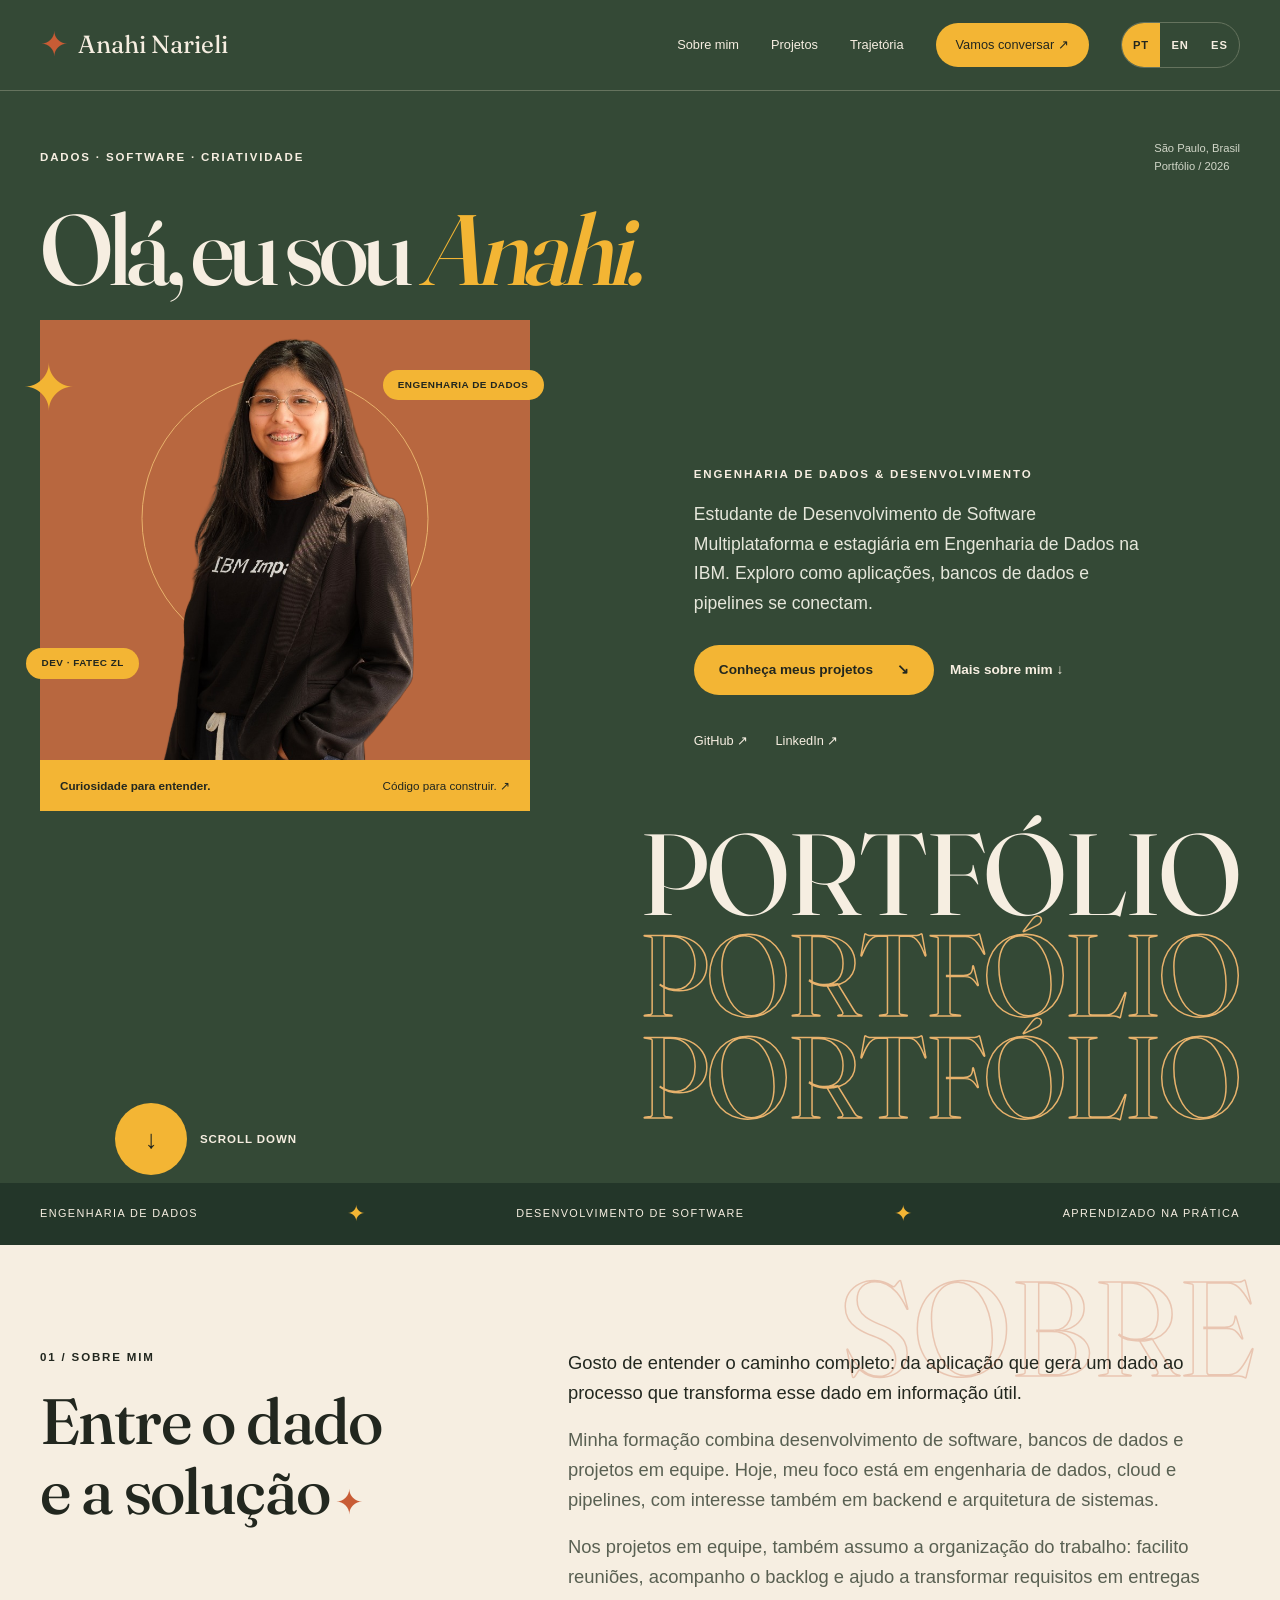
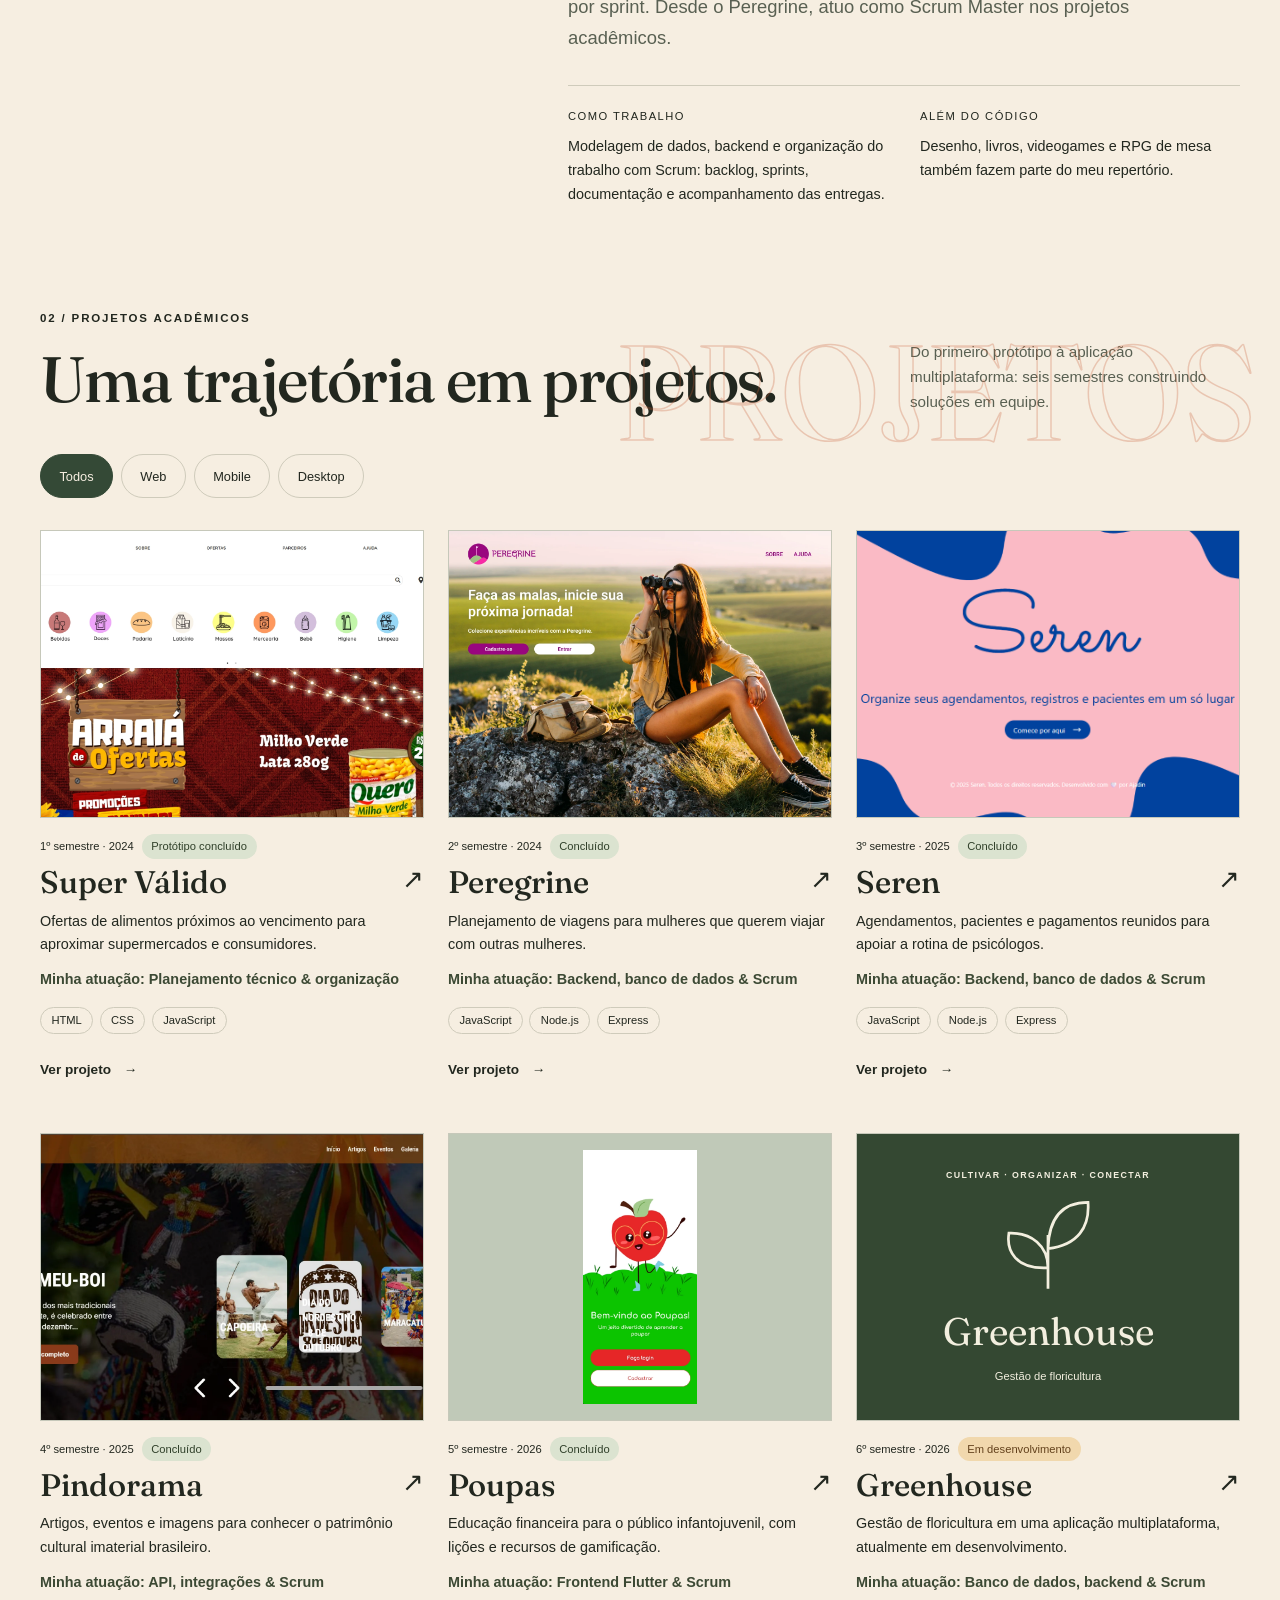
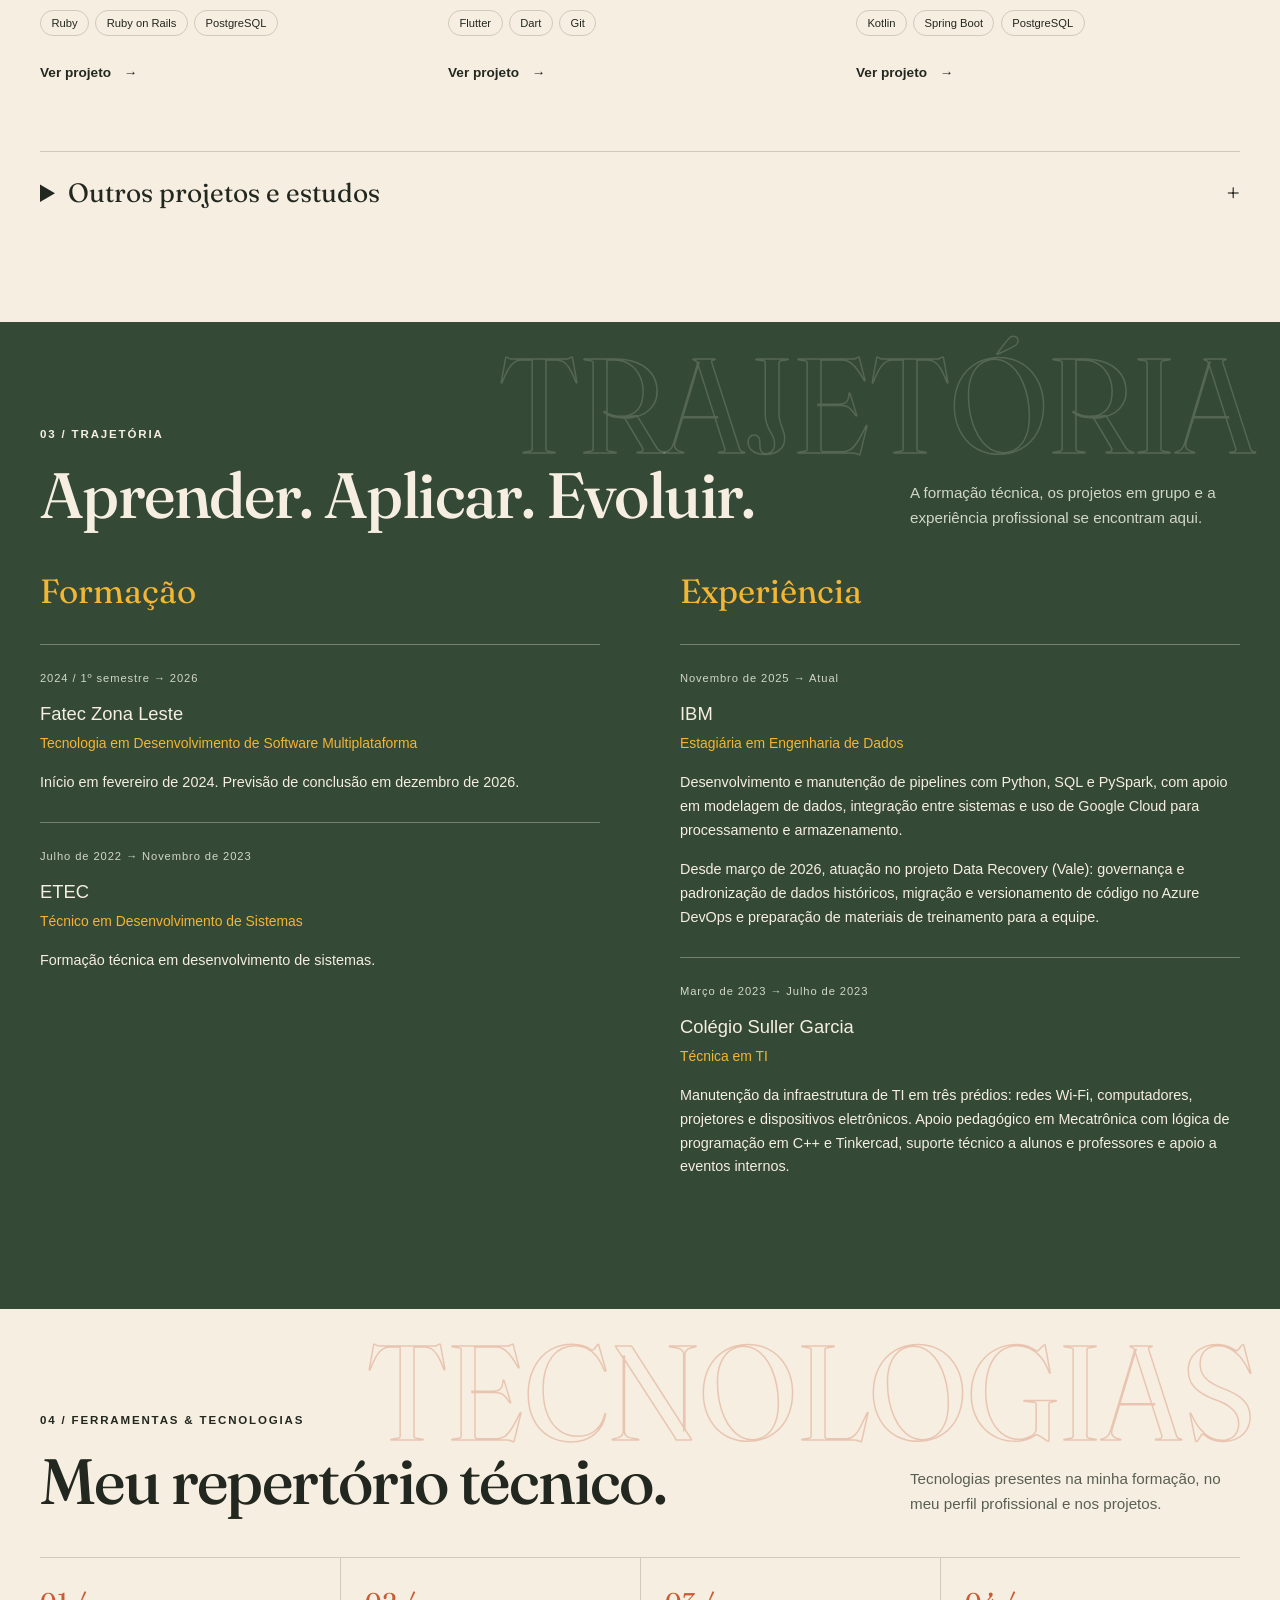
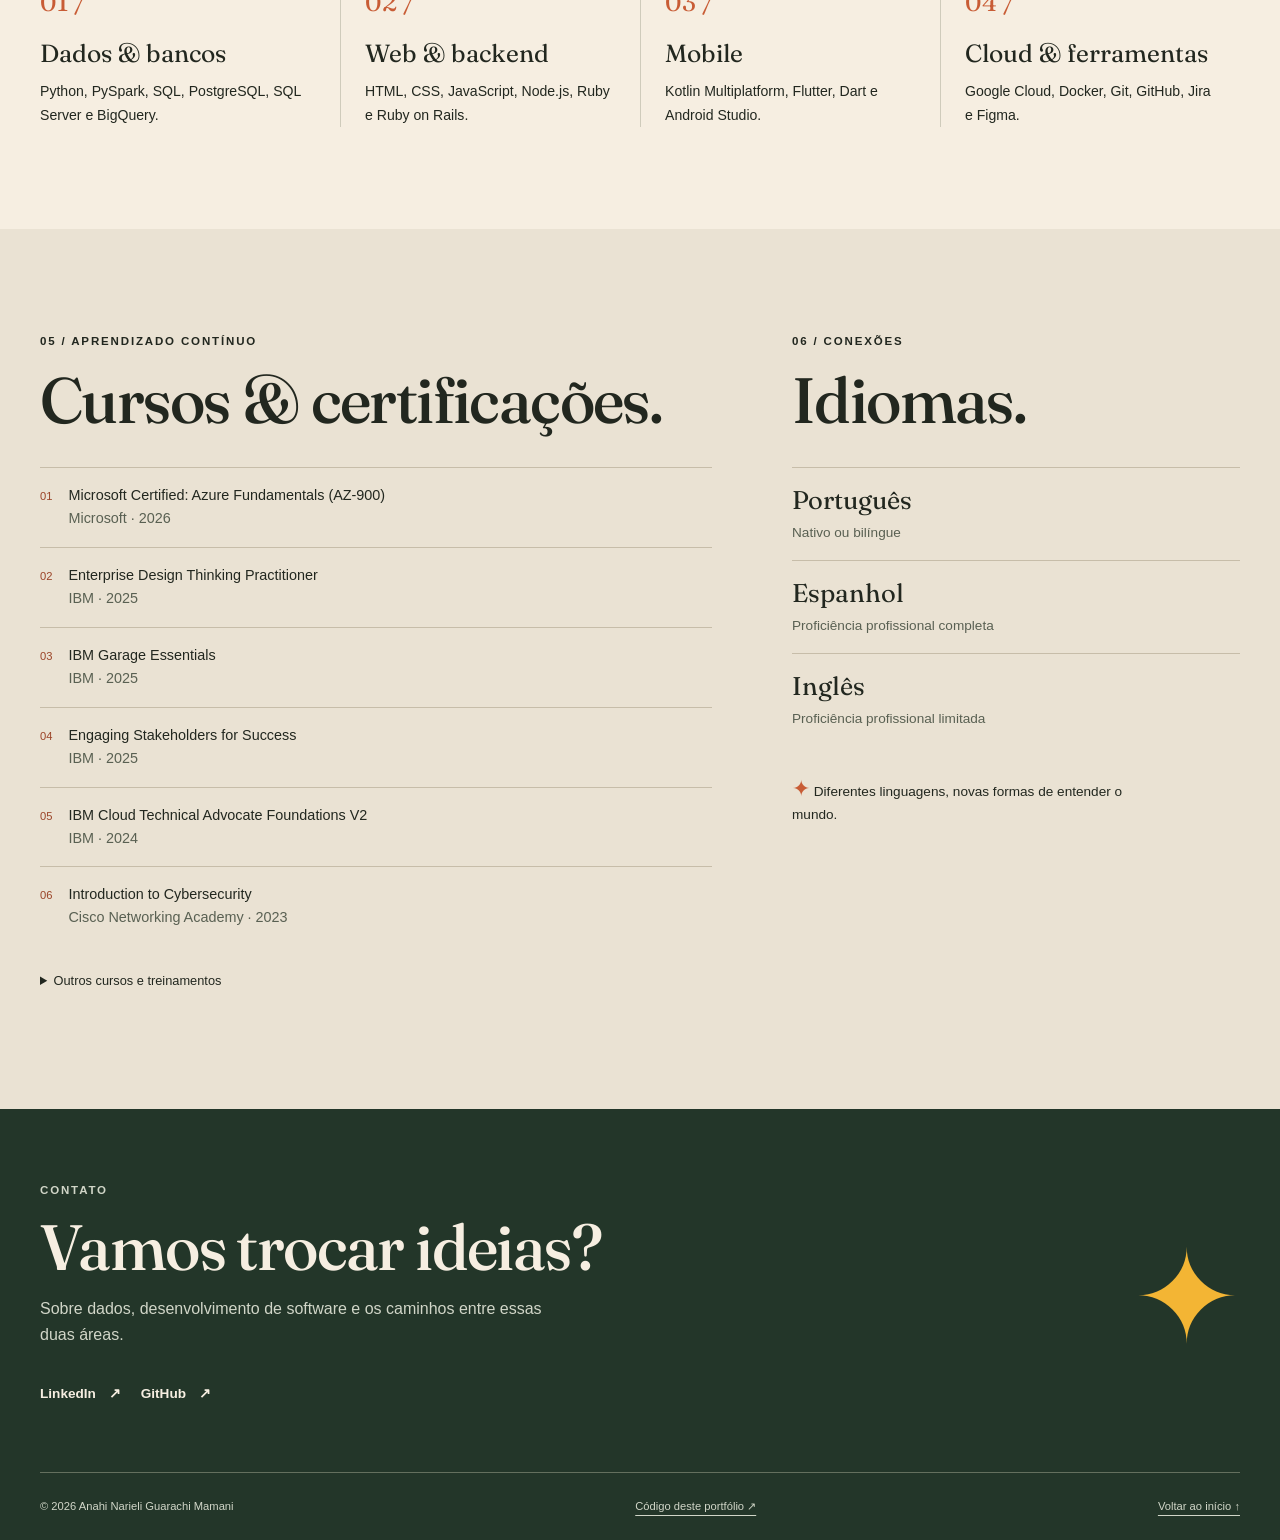
==== commit dff358e0: "fix: substitui Arsenica Trial por Fraunces A versão Trial da Arsenica renderiza caracteres acentuado" ====
--- a/index.html
+++ b/index.html
@@ -111,7 +111,6 @@
               <p class="eyebrow" data-i18n="hero.copy-eyebrow">
                 Engenharia de dados & desenvolvimento
               </p>
-              <p class="small-name">Anahi Narieli<br />Guarachi Mamani</p>
               <p class="intro" data-i18n="hero.intro">
                 Estudante de Desenvolvimento de Software Multiplataforma e
                 estagiária em Engenharia de Dados na IBM. Exploro como
--- a/css/variables.css
+++ b/css/variables.css
@@ -1,7 +1,8 @@
 @font-face {
-  font-family: Arsenica;
-  src: url("../assets/fonts/ArsenicaTrial-Medium.ttf") format("truetype");
-  font-weight: 500;
+  font-family: Fraunces;
+  src: url("../assets/fonts/Fraunces-Variable.ttf")
+    format("truetype-variations");
+  font-weight: 100 900;
   font-display: swap;
 }
 :root {
@@ -14,7 +15,7 @@
   --color-black: #22271f;
   --color-muted: #596052;
   --color-line: #cfcbbb;
-  --font-display: Arsenica, Georgia, serif;
+  --font-display: Fraunces, Georgia, serif;
   --font-body: Arial, Helvetica, sans-serif;
   --space-section: clamp(4rem, 8vw, 7rem);
   --container: 1200px;
